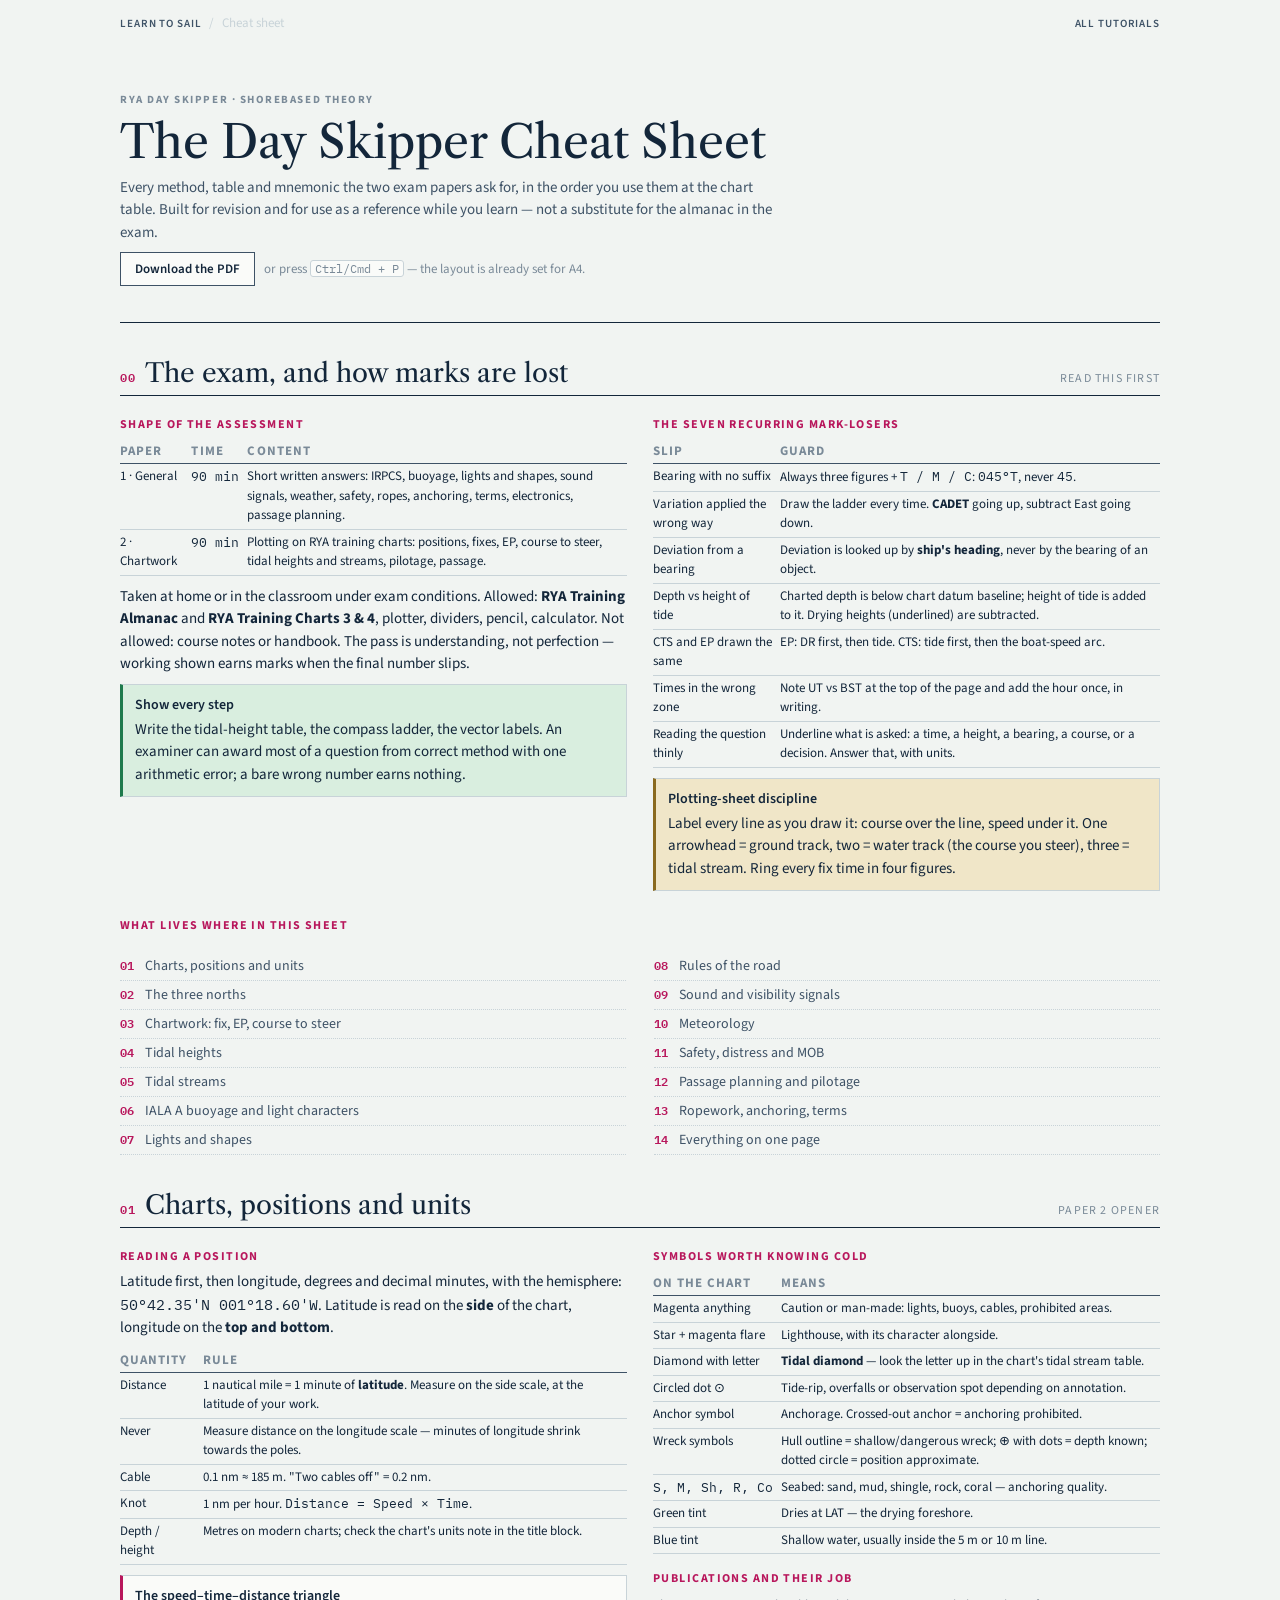
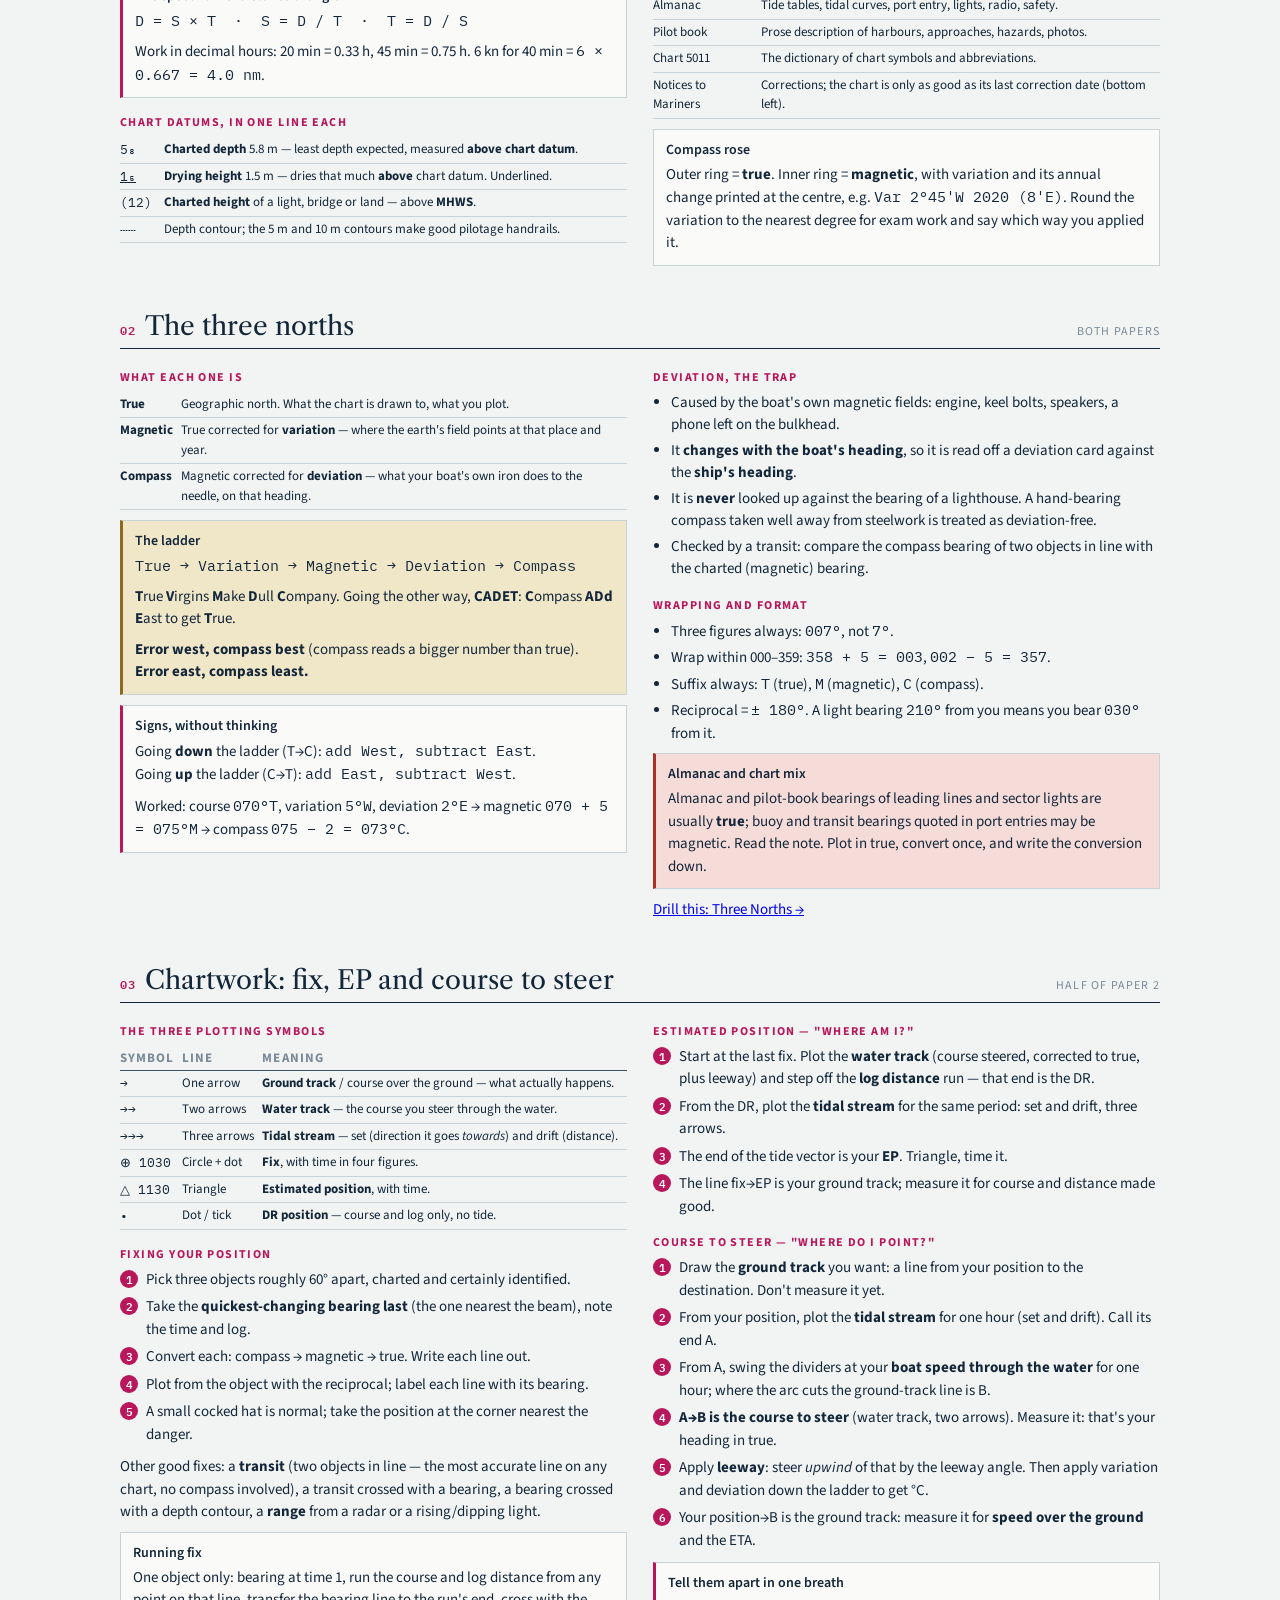
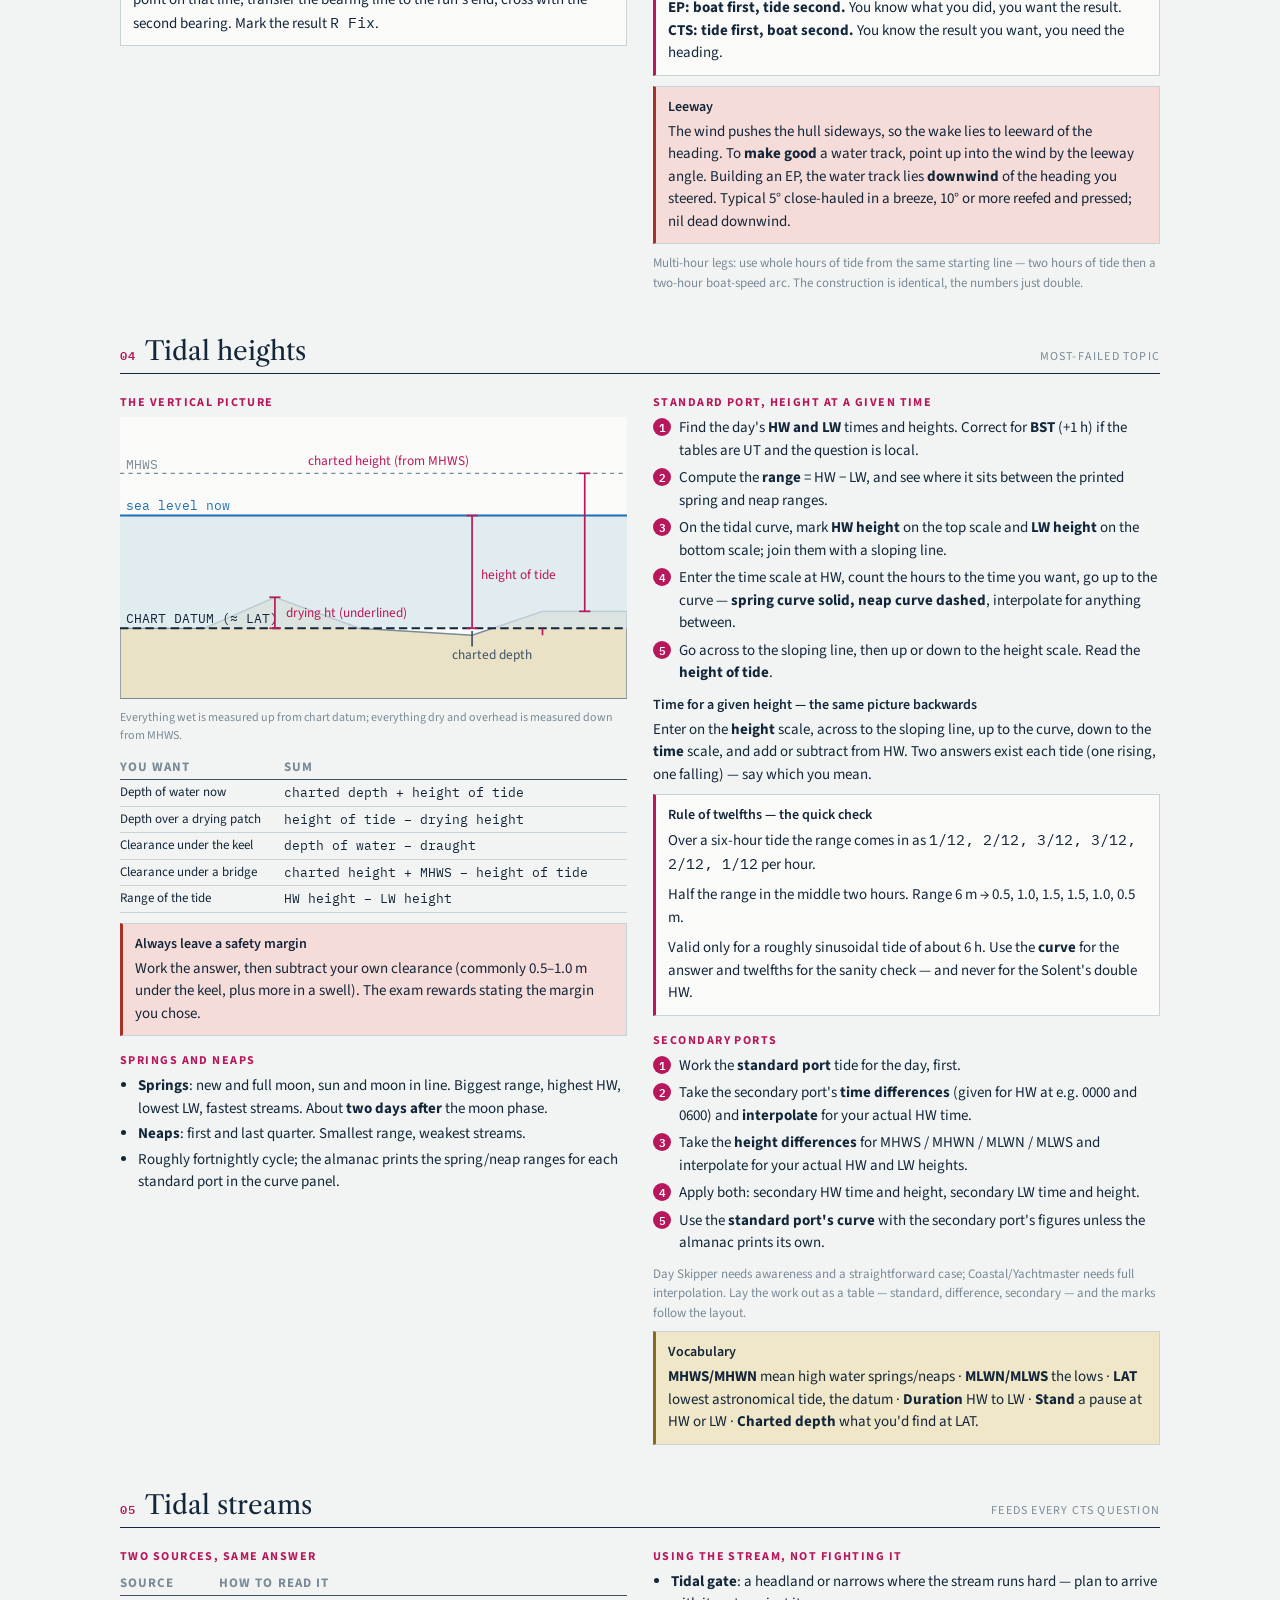
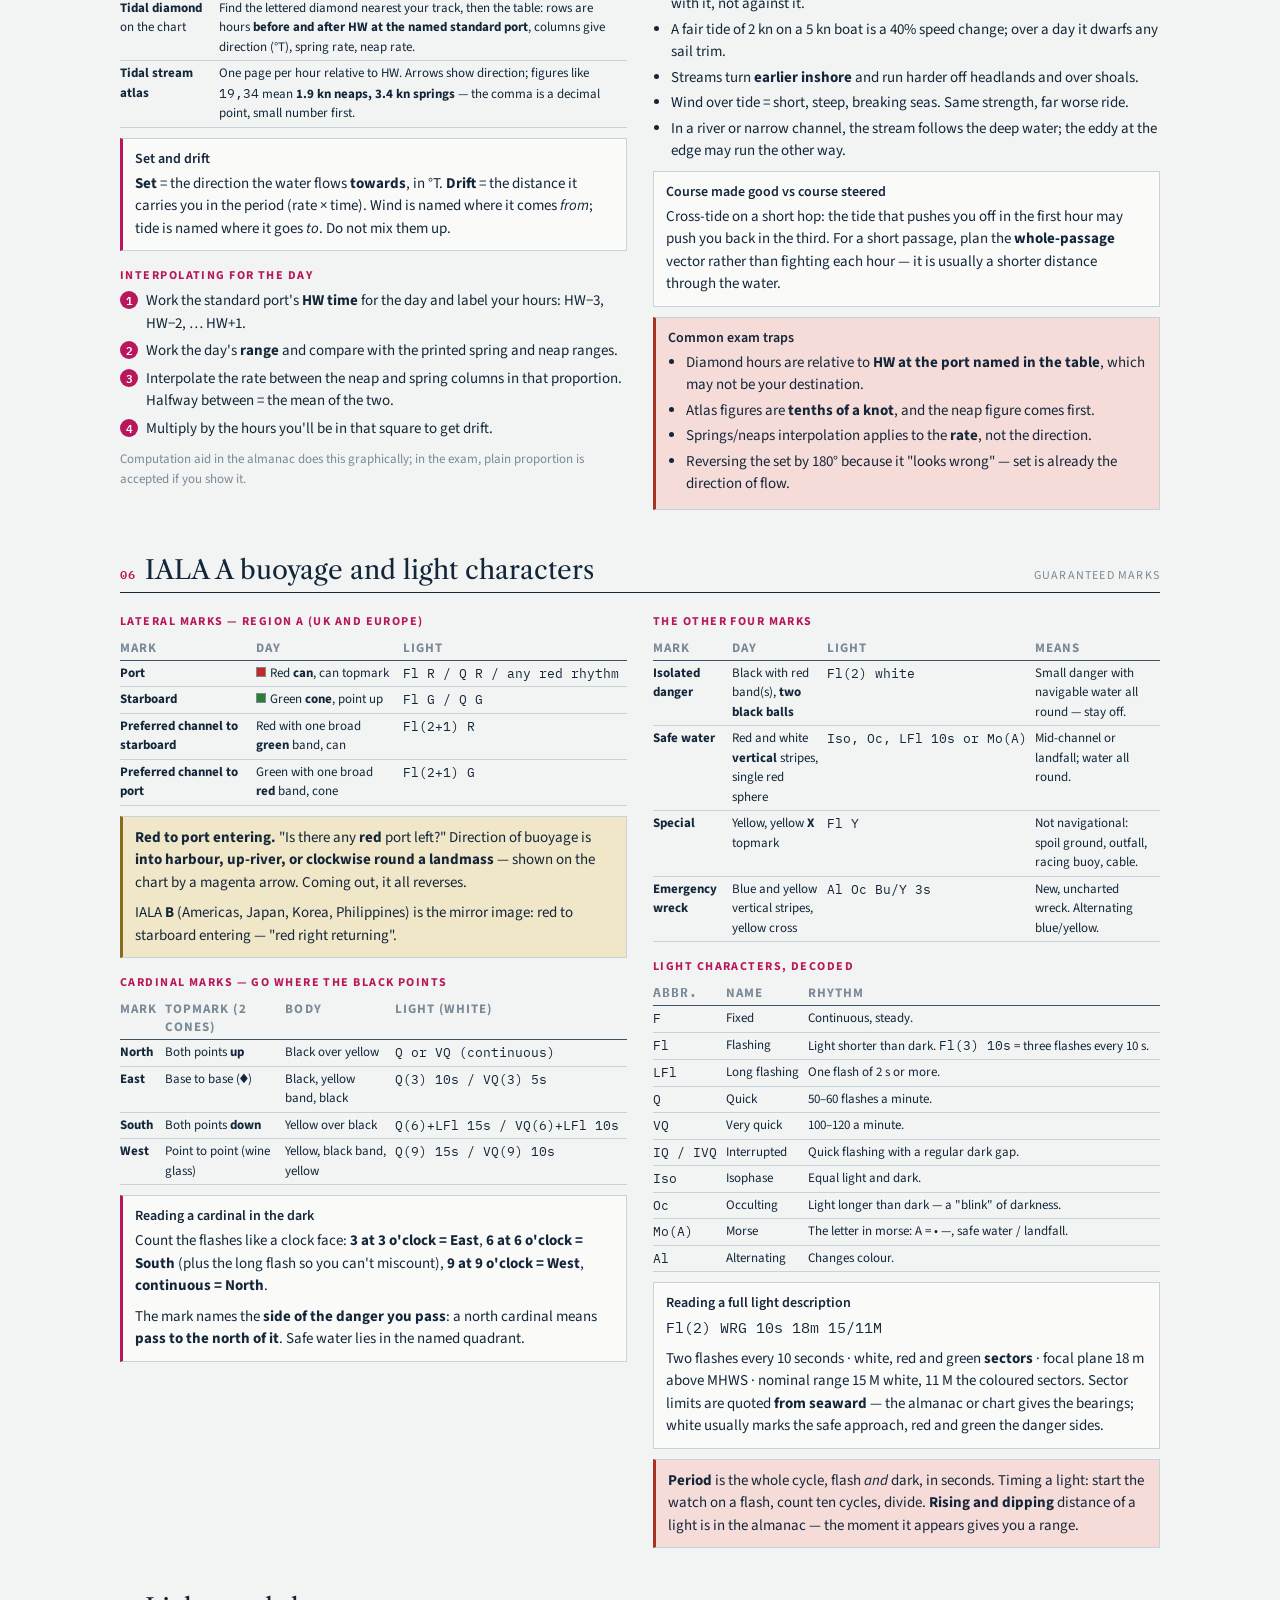
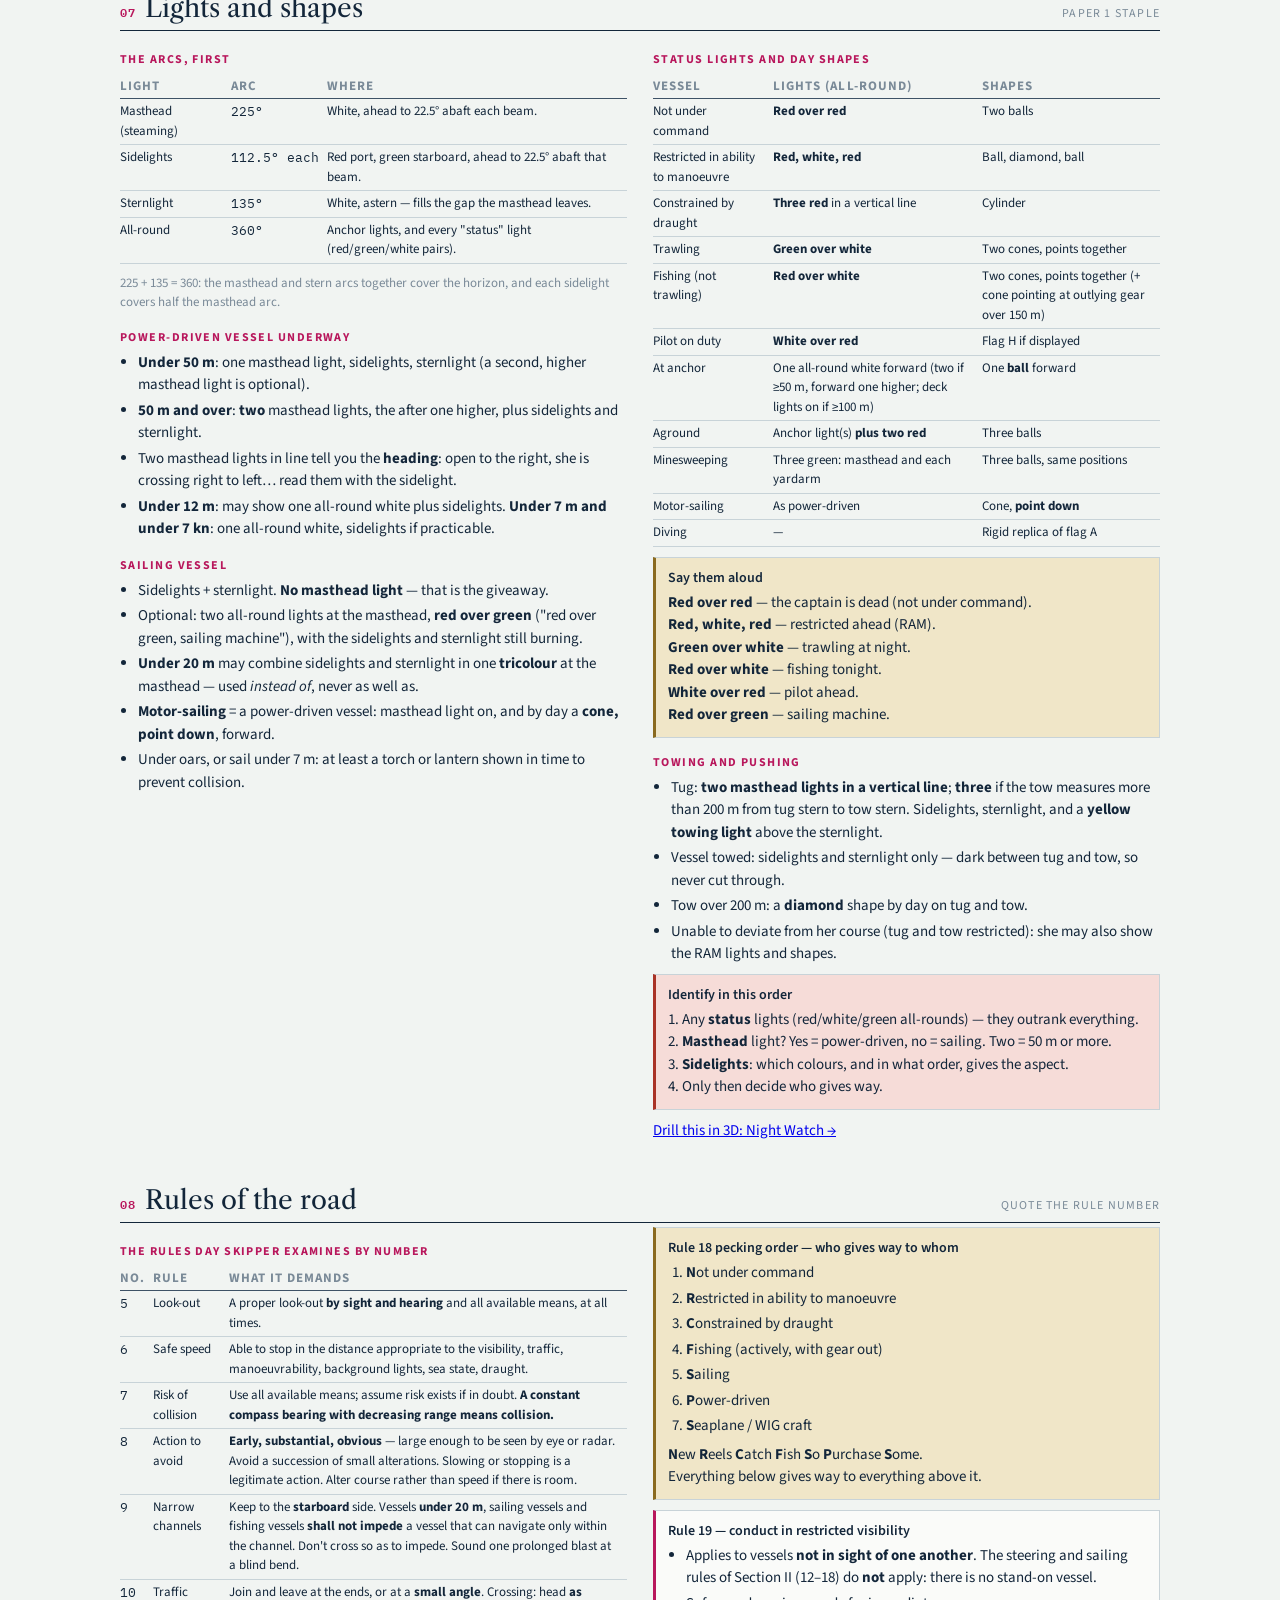
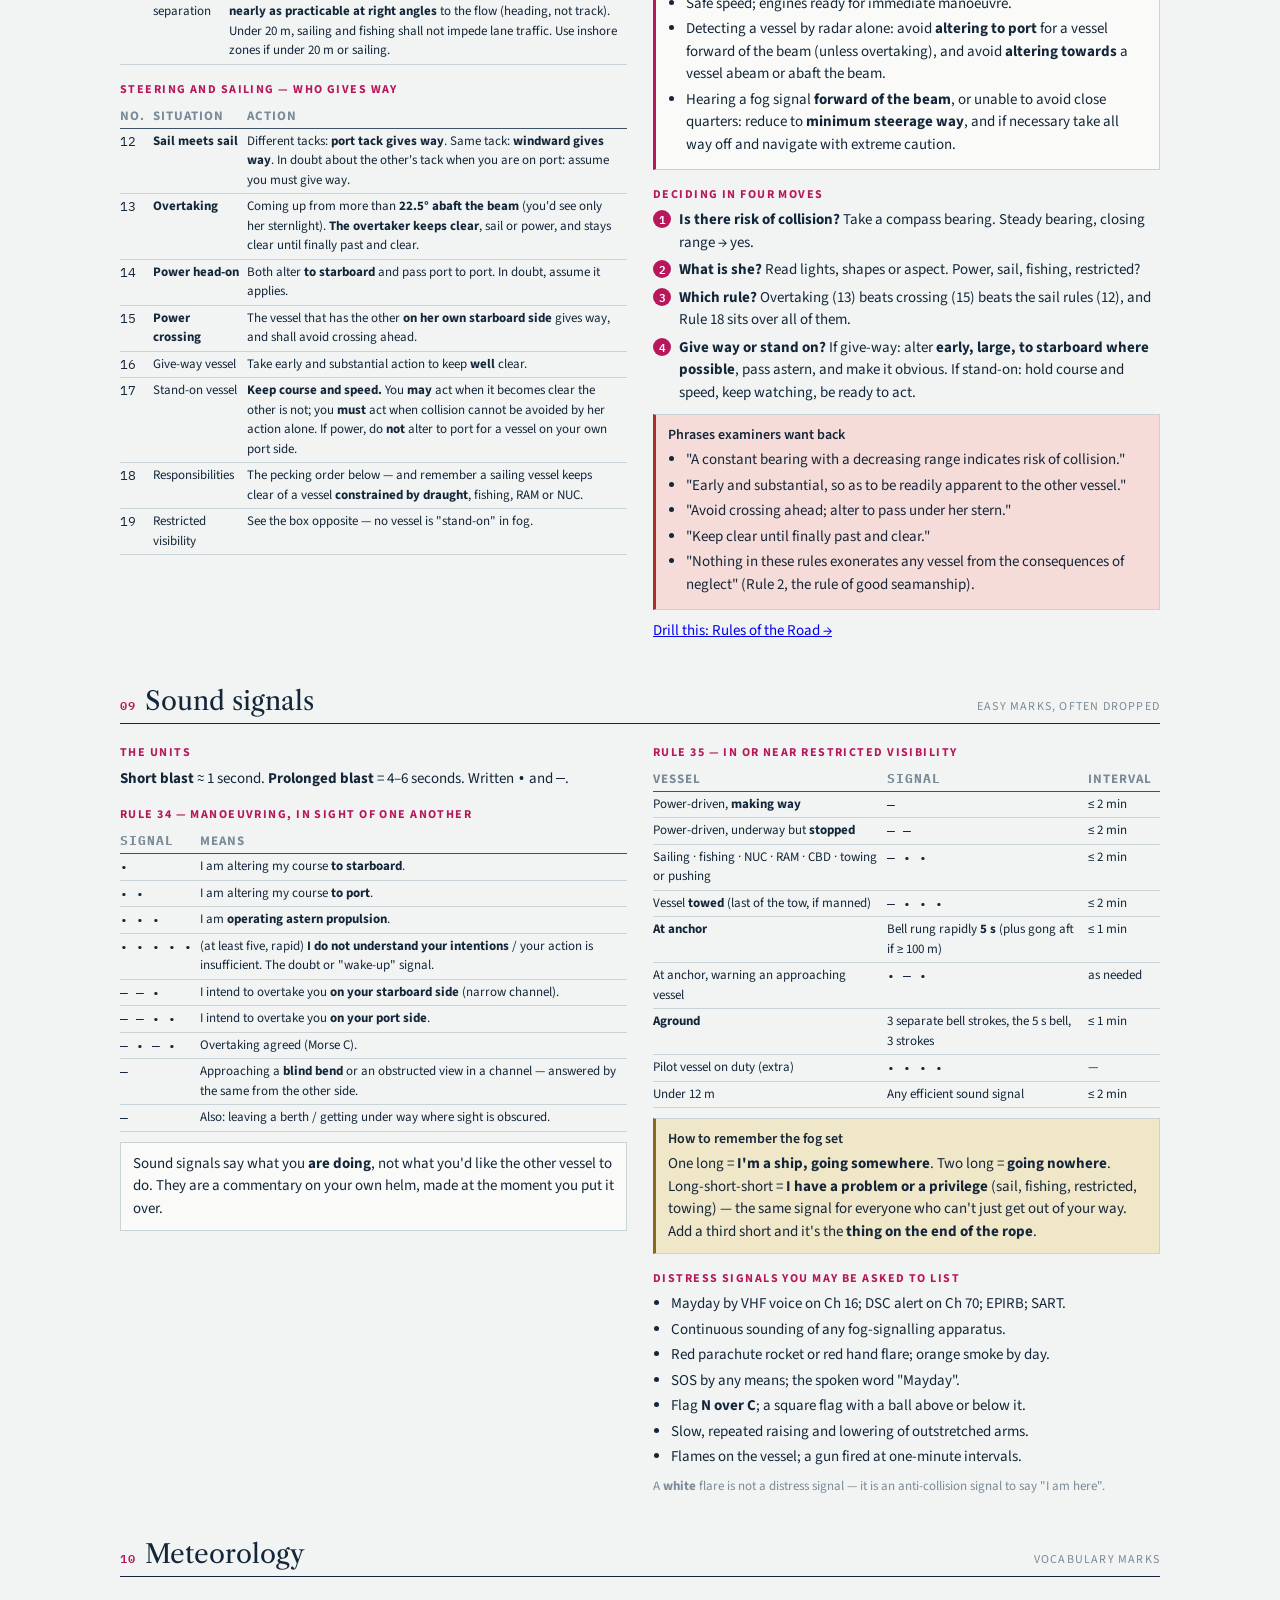
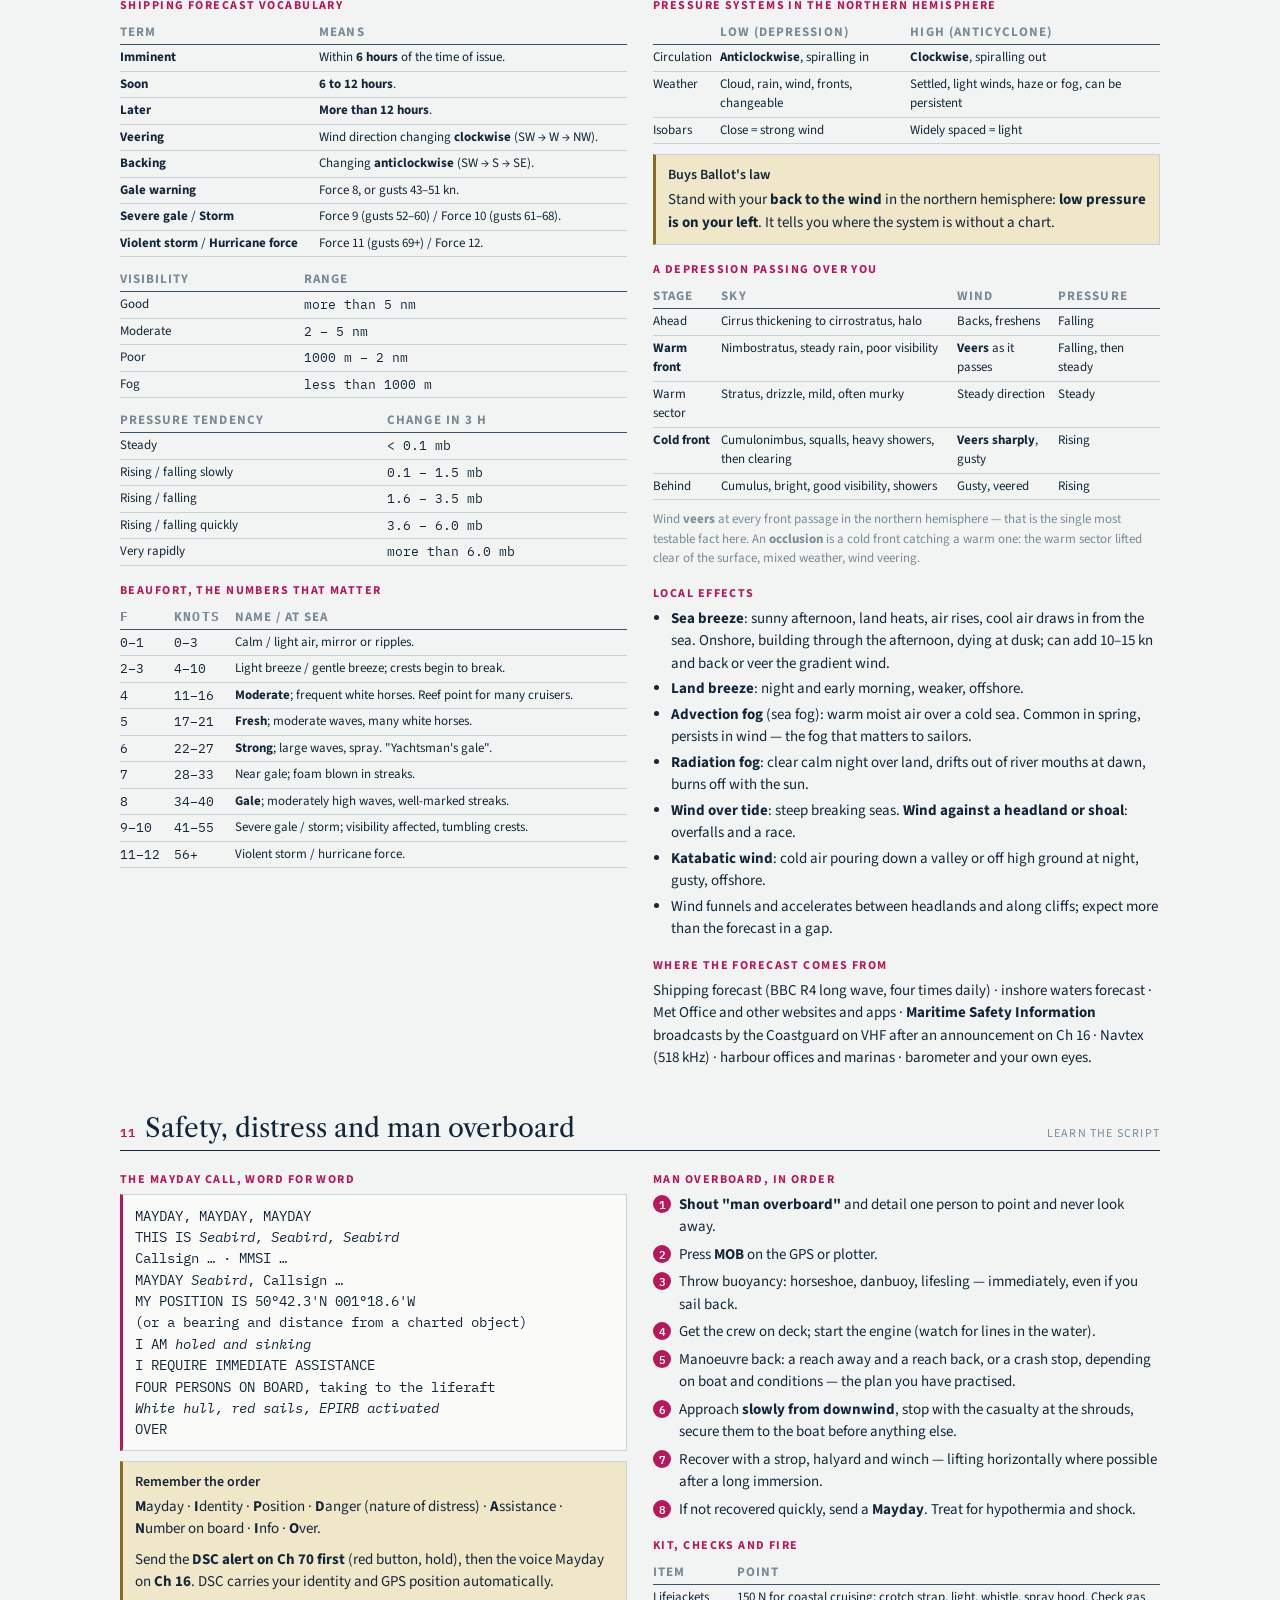
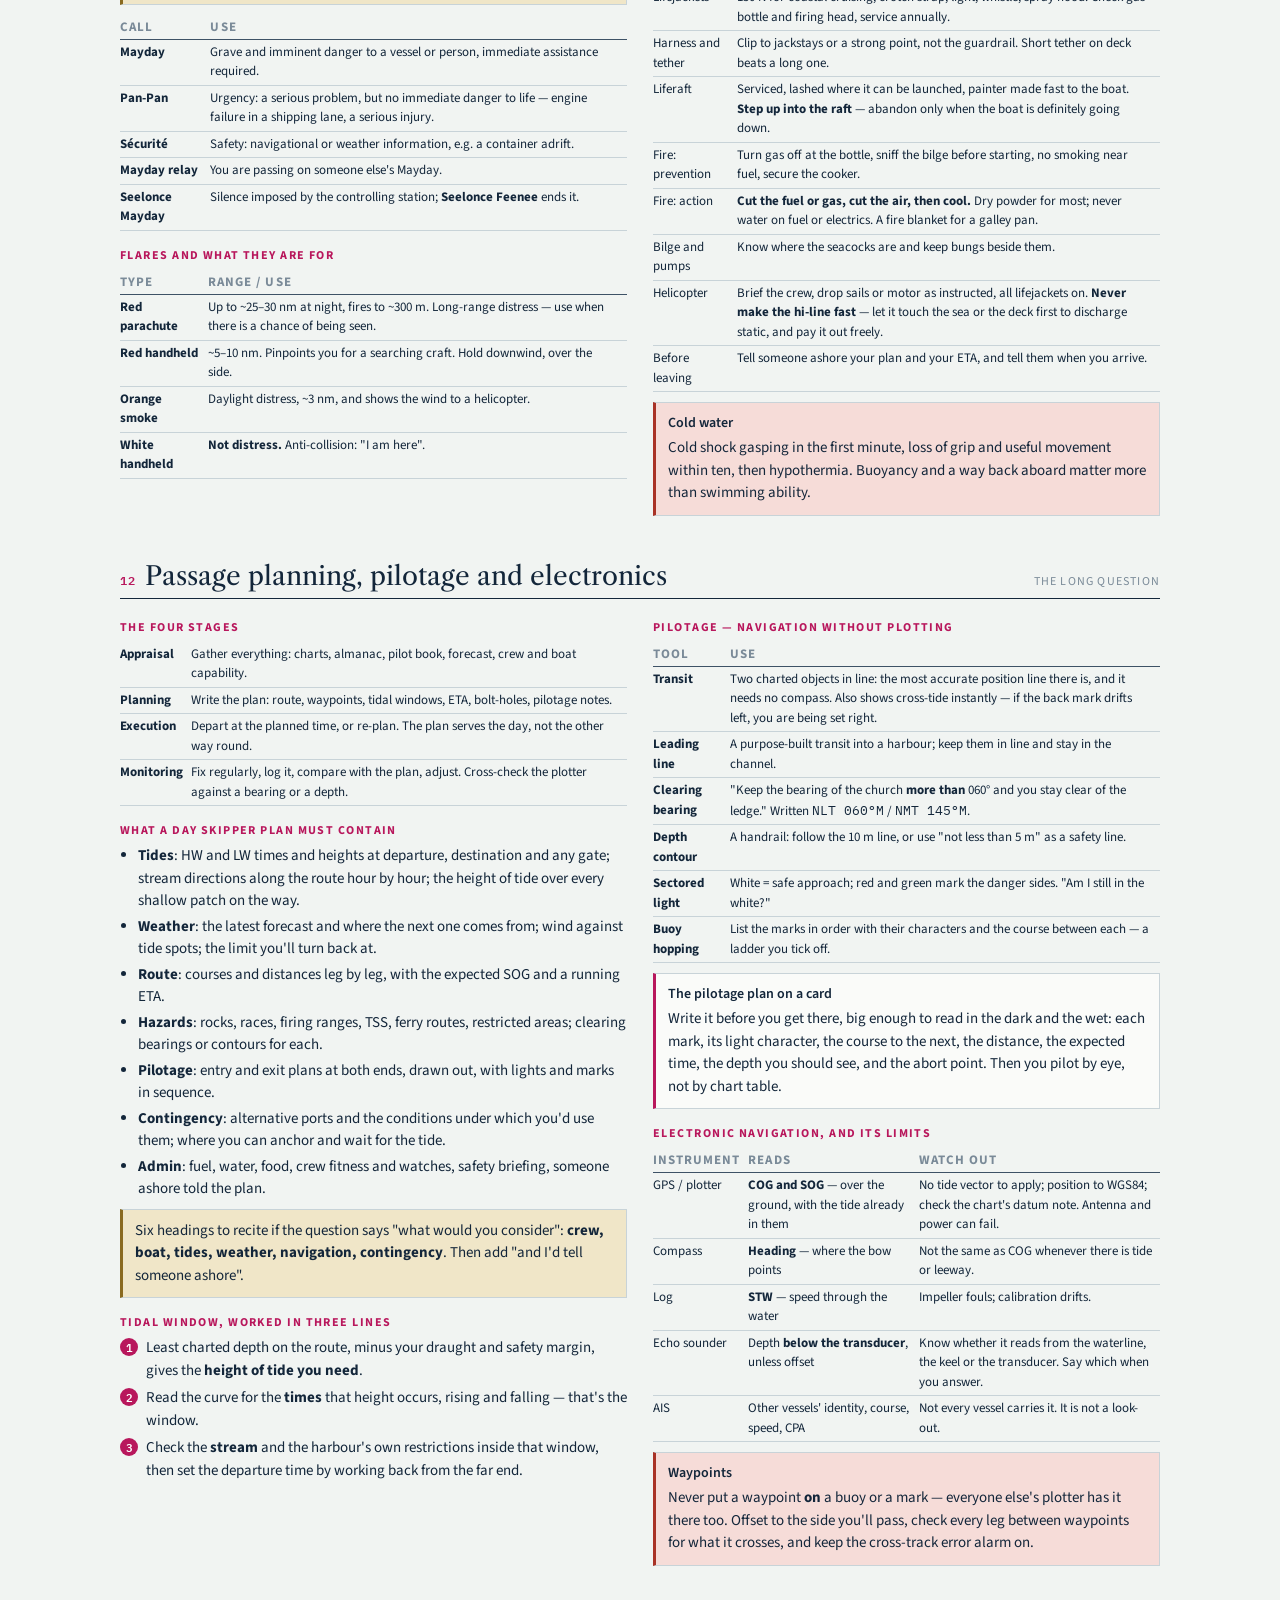
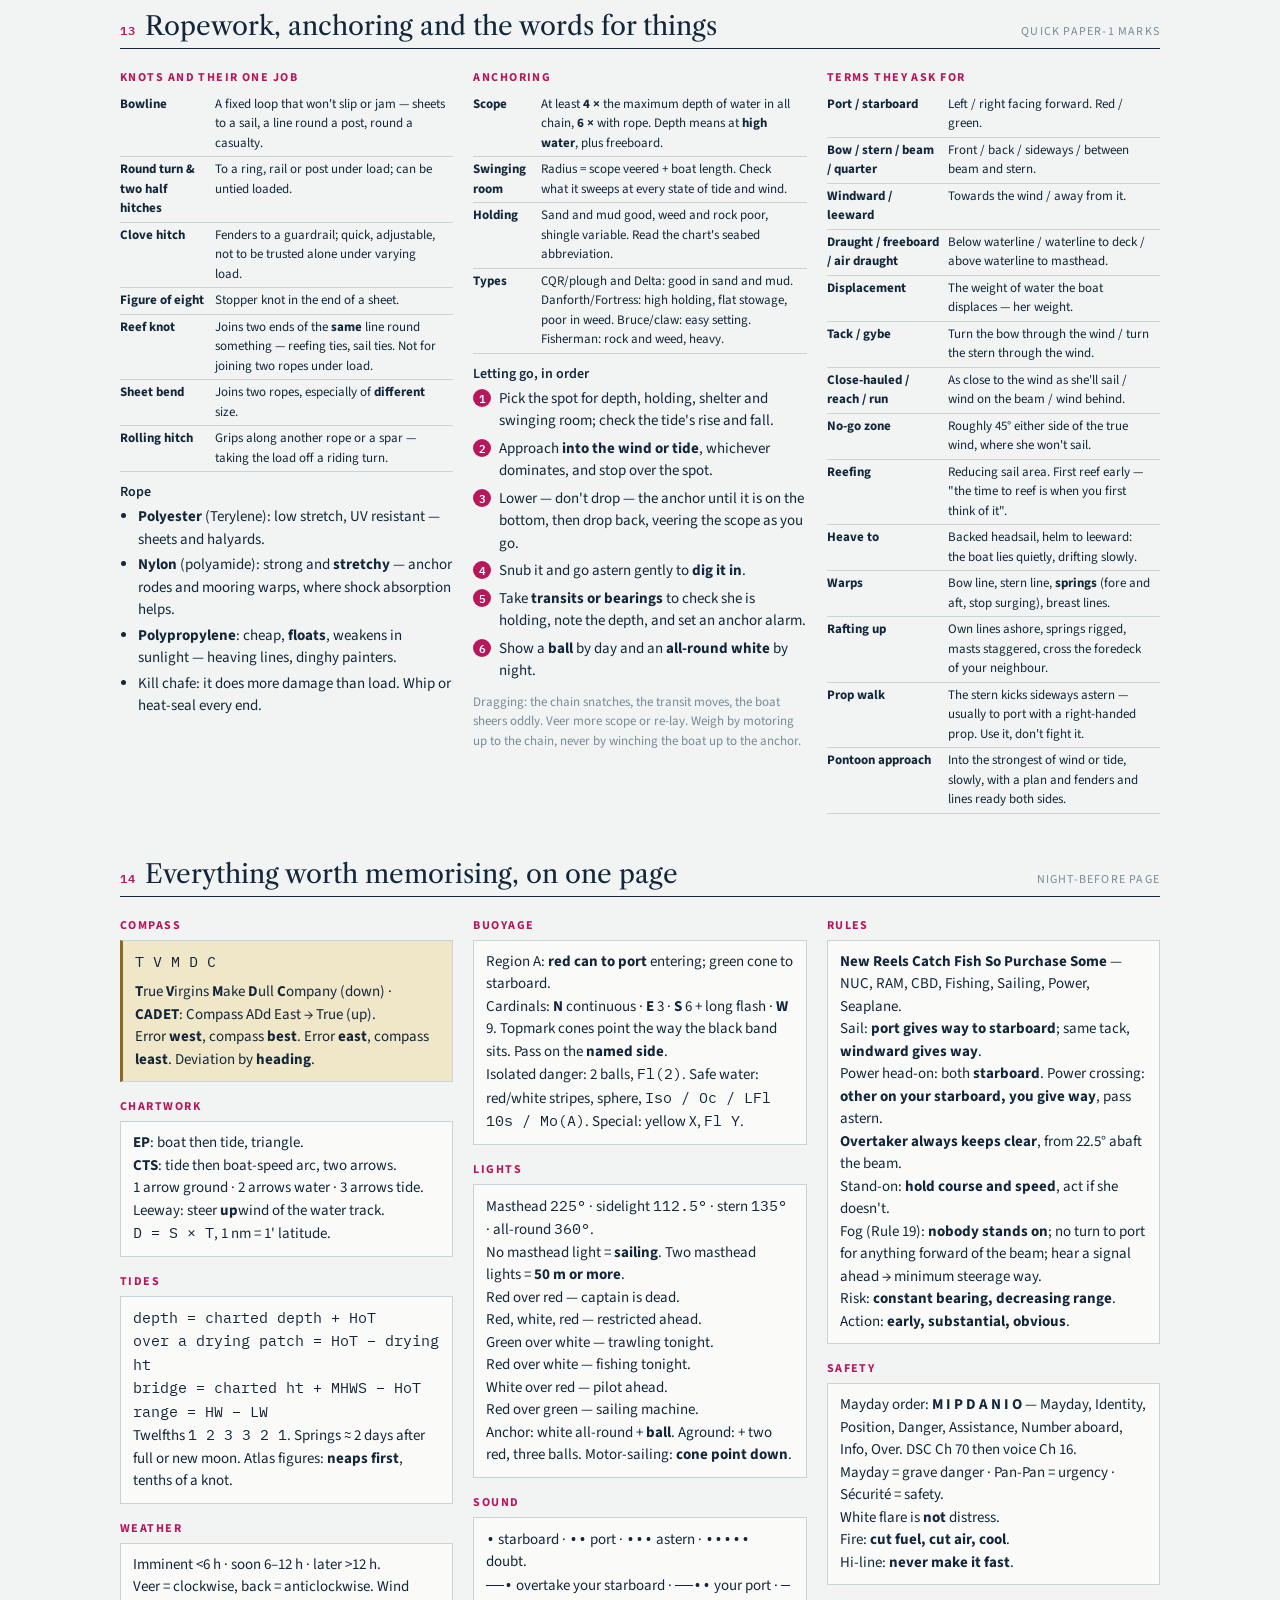
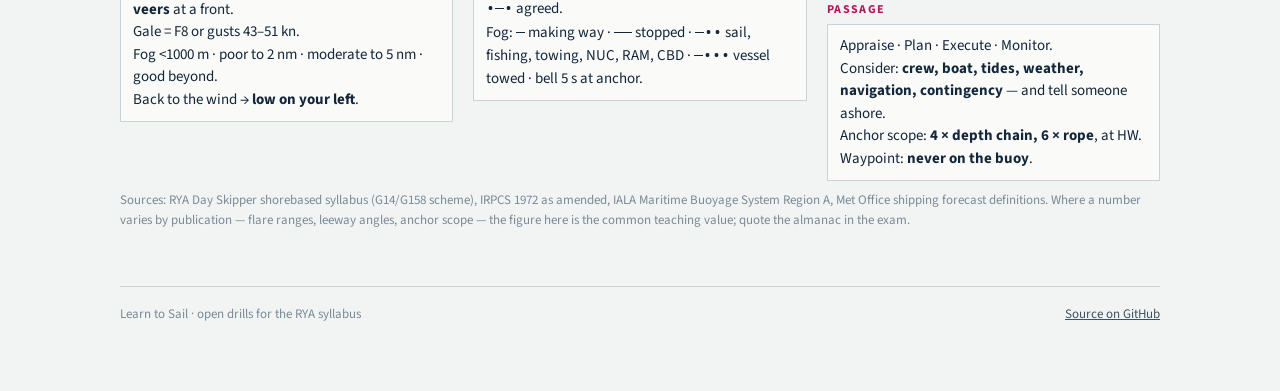
==== cheatsheet/index.html @ 8088807a "docs(cheatsheet): add the Day Skipper theory cheat sheet Revision needs a different shape from the d" ====
<!doctype html>
<html lang="en">
<head>
<meta charset="utf-8">
<meta name="viewport" content="width=device-width, initial-scale=1">
<meta name="color-scheme" content="light dark">
<title>Day Skipper Cheat Sheet</title>
<meta name="description" content="Compact printable reference for the RYA Day Skipper shorebased exam: chartwork, tides, buoyage, lights, COLREGs, weather, safety, passage planning.">
<link rel="preconnect" href="https://fonts.googleapis.com"><link rel="stylesheet" href="https://fonts.googleapis.com/css2?family=Libre+Caslon+Text:ital,wght@0,400;0,700;1,400&family=Source+Sans+3:wght@400;600;700&family=IBM+Plex+Mono:wght@400;500;600&display=swap">
<link rel="stylesheet" href="../shared/site.css">
<style>
/* ---------- screen ---------- */
body{font-size:15px}
.wrap{max-width:1040px}
h1{font-family:"Libre Caslon Text",Georgia,serif;font-weight:400;font-size:clamp(30px,5vw,46px);margin:0 0 10px;line-height:1.08}
.lede{color:var(--ink-2);max-width:44em;margin:0 0 8px}
.cover{padding-block:44px 28px;border-bottom:1.5px solid var(--ink)}
.kicker{font:700 11px/1.4 "Source Sans 3",sans-serif;letter-spacing:.14em;text-transform:uppercase;color:var(--ink-3);margin-bottom:10px}

section{margin-top:34px}
section > h2{font:400 26px "Libre Caslon Text",Georgia,serif;margin:0 0 4px;padding-bottom:6px;border-bottom:1.5px solid var(--ink);display:flex;align-items:baseline;gap:10px}
section > h2 .num{font:600 12px "IBM Plex Mono",monospace;color:var(--magenta);letter-spacing:.06em}
section > h2 .why{margin-left:auto;font:400 12px "Source Sans 3",sans-serif;color:var(--ink-3);text-transform:uppercase;letter-spacing:.1em}
h3{font:700 12px "Source Sans 3",sans-serif;letter-spacing:.12em;text-transform:uppercase;color:var(--magenta);margin:16px 0 6px}
h4{font:600 14px "Source Sans 3",sans-serif;margin:10px 0 4px;color:var(--ink)}
p{margin:0 0 8px}
ul,ol{margin:0 0 8px;padding-left:18px}
li{margin:0 0 3px}
.mono,code{font-family:"IBM Plex Mono",ui-monospace,Menlo,monospace;font-variant-numeric:tabular-nums}
code{font-size:.92em;background:var(--paper);border:1px solid var(--rule);padding:0 4px;border-radius:3px}

.cols{display:grid;grid-template-columns:1fr 1fr;gap:18px 26px;align-items:start}
.cols3{display:grid;grid-template-columns:repeat(3,1fr);gap:14px 20px;align-items:start}
@media screen and (max-width:760px){.cols,.cols3{grid-template-columns:1fr}}

table{width:100%;border-collapse:collapse;font-size:13.5px;margin:0 0 10px}
th,td{text-align:left;vertical-align:top;padding:4px 8px 4px 0;border-bottom:1px solid var(--rule)}
th{font:700 11px "Source Sans 3",sans-serif;letter-spacing:.08em;text-transform:uppercase;color:var(--ink-3);border-bottom:1px solid var(--ink-2)}
td.mono,th.mono{font-family:"IBM Plex Mono",monospace;white-space:nowrap}
.tbl-tight td,.tbl-tight th{padding:3px 8px 3px 0;font-size:13px}

.box{background:var(--paper);border:1px solid var(--rule);padding:10px 12px;margin:0 0 10px}
.box.rule{border-left:3px solid var(--magenta)}
.box.warn{border-left:3px solid var(--bad);background:var(--bad-soft)}
.box.good{border-left:3px solid var(--good);background:var(--good-soft)}
.box.mn{border-left:3px solid var(--brass);background:var(--brass-soft)}
.box h4{margin-top:0}
.box p:last-child,.box ul:last-child,.box ol:last-child{margin-bottom:0}

.recipe{counter-reset:step;list-style:none;padding-left:0;margin:0 0 10px}
.recipe li{counter-increment:step;position:relative;padding-left:26px;margin-bottom:5px}
.recipe li::before{content:counter(step);position:absolute;left:0;top:1px;width:18px;height:18px;border-radius:50%;background:var(--magenta);color:#fff;font:600 11px/18px "IBM Plex Mono",monospace;text-align:center}

.pill{display:inline-block;font:600 11px "Source Sans 3",sans-serif;letter-spacing:.06em;text-transform:uppercase;padding:1px 7px;border:1px solid var(--rule);border-radius:10px;color:var(--ink-2)}
.pill.red{color:var(--bad);border-color:var(--bad)}
.pill.green{color:var(--good);border-color:var(--good)}
.swatch{display:inline-block;width:10px;height:10px;border:1px solid var(--ink-3);vertical-align:baseline;margin-right:4px}

.toc{columns:2;column-gap:28px;font-size:14px;margin:18px 0 0}
@media screen and (max-width:600px){.toc{columns:1}}
.toc a{display:block;text-decoration:none;color:var(--ink-2);padding:3px 0;border-bottom:1px dotted var(--rule);break-inside:avoid}
.toc a:hover{color:var(--magenta)}
.toc a b{font:600 12px "IBM Plex Mono",monospace;color:var(--magenta);margin-right:8px}

figure{margin:0 0 10px}
figcaption{font-size:12px;color:var(--ink-3);margin-top:3px}
svg{max-width:100%;height:auto}

.print-hint{font-size:13px;color:var(--ink-3)}
.btn{display:inline-block;font:600 13px "Source Sans 3",sans-serif;padding:7px 14px;border:1px solid var(--ink-2);color:var(--ink);text-decoration:none;background:var(--paper)}
.btn:hover{border-color:var(--magenta);color:var(--magenta)}

/* ---------- print ---------- */
@page{size:A4;margin:12mm 11mm 13mm}
@media print{
  :root{--ground:#fff;--paper:#FAFBF9;--ink:#111;--ink-2:#333;--ink-3:#666;--rule:#bbb}
  html,body{background:#fff !important;background-image:none !important;font-size:9.6pt;padding:0;margin:0}
  .wrap{max-width:none}
  .site-nav,.site-foot,.no-print{display:none !important}
  *{-webkit-print-color-adjust:exact;print-color-adjust:exact}
  section{break-before:page;margin-top:0}
  section:first-of-type{break-before:auto}
  section > h2{font-size:16pt;margin-bottom:6px}
  h3{font-size:8.4pt;margin:9px 0 3px}
  h4{font-size:9.6pt;margin:7px 0 2px}
  table{font-size:8.4pt}
  .tbl-tight td,.tbl-tight th{font-size:8pt}
  .cols{gap:10px 18px}
  .box{padding:6px 8px;margin-bottom:7px}
  .cover{padding-block:0 14px}
  h1{font-size:30pt}
  .toc{font-size:9pt}
  table,figure,.box,.recipe{break-inside:avoid}
  tr,li{break-inside:avoid}
  h3,h4{break-after:avoid}
}
</style>
</head>
<body>
<div class="wrap">
<nav class="site-nav"><div class="crumb"><a href="../">Learn to Sail</a><span>/</span><span>Cheat sheet</span></div><a href="../">All tutorials</a></nav>

<header class="cover">
  <div class="kicker">RYA Day Skipper · shorebased theory</div>
  <h1>The Day Skipper Cheat Sheet</h1>
  <p class="lede">Every method, table and mnemonic the two exam papers ask for, in the order you use them at the chart table. Built for revision and for use as a reference while you learn — not a substitute for the almanac in the exam.</p>
  <p class="print-hint no-print"><a class="btn" href="rya-day-skipper-cheatsheet.pdf">Download the PDF</a> &nbsp; or press <code>Ctrl/Cmd&nbsp;+&nbsp;P</code> — the layout is already set for A4.</p>
</header>

<section id="exam" style="break-before:auto">
  <h2><span class="num">00</span> The exam, and how marks are lost <span class="why">Read this first</span></h2>
  <div class="cols">
    <div>
      <h3>Shape of the assessment</h3>
      <table class="tbl-tight">
        <tr><th>Paper</th><th>Time</th><th>Content</th></tr>
        <tr><td>1 · General</td><td class="mono">90 min</td><td>Short written answers: IRPCS, buoyage, lights and shapes, sound signals, weather, safety, ropes, anchoring, terms, electronics, passage planning.</td></tr>
        <tr><td>2 · Chartwork</td><td class="mono">90 min</td><td>Plotting on RYA training charts: positions, fixes, EP, course to steer, tidal heights and streams, pilotage, passage.</td></tr>
      </table>
      <p>Taken at home or in the classroom under exam conditions. Allowed: <b>RYA Training Almanac</b> and <b>RYA Training Charts 3 &amp; 4</b>, plotter, dividers, pencil, calculator. Not allowed: course notes or handbook. The pass is understanding, not perfection — working shown earns marks when the final number slips.</p>
      <div class="box good">
        <h4>Show every step</h4>
        <p>Write the tidal-height table, the compass ladder, the vector labels. An examiner can award most of a question from correct method with one arithmetic error; a bare wrong number earns nothing.</p>
      </div>
    </div>
    <div>
      <h3>The seven recurring mark-losers</h3>
      <table class="tbl-tight">
        <tr><th>Slip</th><th>Guard</th></tr>
        <tr><td>Bearing with no suffix</td><td>Always three figures + <span class="mono">T / M / C</span>: <span class="mono">045°T</span>, never <span class="mono">45</span>.</td></tr>
        <tr><td>Variation applied the wrong way</td><td>Draw the ladder every time. <b>CADET</b> going up, subtract East going down.</td></tr>
        <tr><td>Deviation from a bearing</td><td>Deviation is looked up by <b>ship's heading</b>, never by the bearing of an object.</td></tr>
        <tr><td>Depth vs height of tide</td><td>Charted depth is below chart datum baseline; height of tide is added to it. Drying heights (underlined) are subtracted.</td></tr>
        <tr><td>CTS and EP drawn the same</td><td>EP: DR first, then tide. CTS: tide first, then the boat-speed arc.</td></tr>
        <tr><td>Times in the wrong zone</td><td>Note UT vs BST at the top of the page and add the hour once, in writing.</td></tr>
        <tr><td>Reading the question thinly</td><td>Underline what is asked: a time, a height, a bearing, a course, or a decision. Answer that, with units.</td></tr>
      </table>
      <div class="box mn">
        <h4>Plotting-sheet discipline</h4>
        <p>Label every line as you draw it: course over the line, speed under it. One arrowhead = ground track, two = water track (the course you steer), three = tidal stream. Ring every fix time in four figures.</p>
      </div>
    </div>
  </div>
  <h3>What lives where in this sheet</h3>
  <nav class="toc">
    <a href="#chart"><b>01</b> Charts, positions and units</a>
    <a href="#compass"><b>02</b> The three norths</a>
    <a href="#chartwork"><b>03</b> Chartwork: fix, EP, course to steer</a>
    <a href="#tides"><b>04</b> Tidal heights</a>
    <a href="#streams"><b>05</b> Tidal streams</a>
    <a href="#buoyage"><b>06</b> IALA A buoyage and light characters</a>
    <a href="#lights"><b>07</b> Lights and shapes</a>
    <a href="#colregs"><b>08</b> Rules of the road</a>
    <a href="#sound"><b>09</b> Sound and visibility signals</a>
    <a href="#weather"><b>10</b> Meteorology</a>
    <a href="#safety"><b>11</b> Safety, distress and MOB</a>
    <a href="#passage"><b>12</b> Passage planning and pilotage</a>
    <a href="#seamanship"><b>13</b> Ropework, anchoring, terms</a>
    <a href="#oneglance"><b>14</b> Everything on one page</a>
  </nav>
</section>

<section id="chart">
  <h2><span class="num">01</span> Charts, positions and units <span class="why">Paper 2 opener</span></h2>
  <div class="cols">
    <div>
      <h3>Reading a position</h3>
      <p>Latitude first, then longitude, degrees and decimal minutes, with the hemisphere: <span class="mono">50°42.35'N 001°18.60'W</span>. Latitude is read on the <b>side</b> of the chart, longitude on the <b>top and bottom</b>.</p>
      <table class="tbl-tight">
        <tr><th>Quantity</th><th>Rule</th></tr>
        <tr><td>Distance</td><td>1 nautical mile = 1 minute of <b>latitude</b>. Measure on the side scale, at the latitude of your work.</td></tr>
        <tr><td>Never</td><td>Measure distance on the longitude scale — minutes of longitude shrink towards the poles.</td></tr>
        <tr><td>Cable</td><td>0.1 nm ≈ 185 m. "Two cables off" = 0.2 nm.</td></tr>
        <tr><td>Knot</td><td>1 nm per hour. <span class="mono">Distance = Speed × Time</span>.</td></tr>
        <tr><td>Depth / height</td><td>Metres on modern charts; check the chart's units note in the title block.</td></tr>
      </table>
      <div class="box rule">
        <h4>The speed–time–distance triangle</h4>
        <p class="mono">D = S × T &nbsp;·&nbsp; S = D / T &nbsp;·&nbsp; T = D / S</p>
        <p>Work in decimal hours: 20 min = 0.33 h, 45 min = 0.75 h. 6 kn for 40 min = <span class="mono">6 × 0.667 = 4.0 nm</span>.</p>
      </div>
      <h3>Chart datums, in one line each</h3>
      <table class="tbl-tight">
        <tr><td class="mono">5₈</td><td><b>Charted depth</b> 5.8 m — least depth expected, measured <b>above chart datum</b>.</td></tr>
        <tr><td class="mono"><u>1₅</u></td><td><b>Drying height</b> 1.5 m — dries that much <b>above</b> chart datum. Underlined.</td></tr>
        <tr><td class="mono">(12)</td><td><b>Charted height</b> of a light, bridge or land — above <b>MHWS</b>.</td></tr>
        <tr><td class="mono">┄┄</td><td>Depth contour; the 5 m and 10 m contours make good pilotage handrails.</td></tr>
      </table>
    </div>
    <div>
      <h3>Symbols worth knowing cold</h3>
      <table class="tbl-tight">
        <tr><th>On the chart</th><th>Means</th></tr>
        <tr><td>Magenta anything</td><td>Caution or man-made: lights, buoys, cables, prohibited areas.</td></tr>
        <tr><td>Star + magenta flare</td><td>Lighthouse, with its character alongside.</td></tr>
        <tr><td>Diamond with letter</td><td><b>Tidal diamond</b> — look the letter up in the chart's tidal stream table.</td></tr>
        <tr><td>Circled dot ⊙</td><td>Tide-rip, overfalls or observation spot depending on annotation.</td></tr>
        <tr><td>Anchor symbol</td><td>Anchorage. Crossed-out anchor = anchoring prohibited.</td></tr>
        <tr><td>Wreck symbols</td><td>Hull outline = shallow/dangerous wreck; ⊕ with dots = depth known; dotted circle = position approximate.</td></tr>
        <tr><td class="mono">S, M, Sh, R, Co</td><td>Seabed: sand, mud, shingle, rock, coral — anchoring quality.</td></tr>
        <tr><td>Green tint</td><td>Dries at LAT — the drying foreshore.</td></tr>
        <tr><td>Blue tint</td><td>Shallow water, usually inside the 5 m or 10 m line.</td></tr>
      </table>
      <h3>Publications and their job</h3>
      <table class="tbl-tight">
        <tr><td>Almanac</td><td>Tide tables, tidal curves, port entry, lights, radio, safety.</td></tr>
        <tr><td>Pilot book</td><td>Prose description of harbours, approaches, hazards, photos.</td></tr>
        <tr><td>Chart 5011</td><td>The dictionary of chart symbols and abbreviations.</td></tr>
        <tr><td>Notices to Mariners</td><td>Corrections; the chart is only as good as its last correction date (bottom left).</td></tr>
      </table>
      <div class="box">
        <h4>Compass rose</h4>
        <p>Outer ring = <b>true</b>. Inner ring = <b>magnetic</b>, with variation and its annual change printed at the centre, e.g. <span class="mono">Var 2°45'W 2020 (8'E)</span>. Round the variation to the nearest degree for exam work and say which way you applied it.</p>
      </div>
    </div>
  </div>
</section>

<section id="compass">
  <h2><span class="num">02</span> The three norths <span class="why">Both papers</span></h2>
  <div class="cols">
    <div>
      <h3>What each one is</h3>
      <table class="tbl-tight">
        <tr><td><b>True</b></td><td>Geographic north. What the chart is drawn to, what you plot.</td></tr>
        <tr><td><b>Magnetic</b></td><td>True corrected for <b>variation</b> — where the earth's field points at that place and year.</td></tr>
        <tr><td><b>Compass</b></td><td>Magnetic corrected for <b>deviation</b> — what your boat's own iron does to the needle, on that heading.</td></tr>
      </table>
      <div class="box mn">
        <h4>The ladder</h4>
        <p class="mono">True → Variation → Magnetic → Deviation → Compass</p>
        <p><b>T</b>rue <b>V</b>irgins <b>M</b>ake <b>D</b>ull <b>C</b>ompany. Going the other way, <b>CADET</b>: <b>C</b>ompass <b>ADd E</b>ast to get <b>T</b>rue.</p>
        <p><b>Error west, compass best</b> (compass reads a bigger number than true).<br><b>Error east, compass least.</b></p>
      </div>
      <div class="box rule">
        <h4>Signs, without thinking</h4>
        <p>Going <b>down</b> the ladder (T→C): <span class="mono">add West, subtract East</span>.<br>
        Going <b>up</b> the ladder (C→T): <span class="mono">add East, subtract West</span>.</p>
        <p>Worked: course <span class="mono">070°T</span>, variation <span class="mono">5°W</span>, deviation <span class="mono">2°E</span> →
        magnetic <span class="mono">070 + 5 = 075°M</span> → compass <span class="mono">075 − 2 = 073°C</span>.</p>
      </div>
    </div>
    <div>
      <h3>Deviation, the trap</h3>
      <ul>
        <li>Caused by the boat's own magnetic fields: engine, keel bolts, speakers, a phone left on the bulkhead.</li>
        <li>It <b>changes with the boat's heading</b>, so it is read off a deviation card against the <b>ship's heading</b>.</li>
        <li>It is <b>never</b> looked up against the bearing of a lighthouse. A hand-bearing compass taken well away from steelwork is treated as deviation-free.</li>
        <li>Checked by a transit: compare the compass bearing of two objects in line with the charted (magnetic) bearing.</li>
      </ul>
      <h3>Wrapping and format</h3>
      <ul>
        <li>Three figures always: <span class="mono">007°</span>, not <span class="mono">7°</span>.</li>
        <li>Wrap within 000–359: <span class="mono">358 + 5 = 003</span>, <span class="mono">002 − 5 = 357</span>.</li>
        <li>Suffix always: <span class="mono">T</span> (true), <span class="mono">M</span> (magnetic), <span class="mono">C</span> (compass).</li>
        <li>Reciprocal = <span class="mono">± 180°</span>. A light bearing <span class="mono">210°</span> from you means you bear <span class="mono">030°</span> from it.</li>
      </ul>
      <div class="box warn">
        <h4>Almanac and chart mix</h4>
        <p>Almanac and pilot-book bearings of leading lines and sector lights are usually <b>true</b>; buoy and transit bearings quoted in port entries may be magnetic. Read the note. Plot in true, convert once, and write the conversion down.</p>
      </div>
      <p><a href="../tutorials/compass/" class="no-print">Drill this: Three Norths →</a></p>
    </div>
  </div>
</section>

<section id="chartwork">
  <h2><span class="num">03</span> Chartwork: fix, EP and course to steer <span class="why">Half of paper 2</span></h2>
  <div class="cols">
    <div>
      <h3>The three plotting symbols</h3>
      <table class="tbl-tight">
        <tr><th>Symbol</th><th>Line</th><th>Meaning</th></tr>
        <tr><td class="mono">→</td><td>One arrow</td><td><b>Ground track</b> / course over the ground — what actually happens.</td></tr>
        <tr><td class="mono">→→</td><td>Two arrows</td><td><b>Water track</b> — the course you steer through the water.</td></tr>
        <tr><td class="mono">→→→</td><td>Three arrows</td><td><b>Tidal stream</b> — set (direction it goes <i>towards</i>) and drift (distance).</td></tr>
        <tr><td class="mono">⊕ 1030</td><td>Circle + dot</td><td><b>Fix</b>, with time in four figures.</td></tr>
        <tr><td class="mono">△ 1130</td><td>Triangle</td><td><b>Estimated position</b>, with time.</td></tr>
        <tr><td class="mono">•</td><td>Dot / tick</td><td><b>DR position</b> — course and log only, no tide.</td></tr>
      </table>
      <h3>Fixing your position</h3>
      <ol class="recipe">
        <li>Pick three objects roughly 60° apart, charted and certainly identified.</li>
        <li>Take the <b>quickest-changing bearing last</b> (the one nearest the beam), note the time and log.</li>
        <li>Convert each: compass → magnetic → true. Write each line out.</li>
        <li>Plot from the object with the reciprocal; label each line with its bearing.</li>
        <li>A small cocked hat is normal; take the position at the corner nearest the danger.</li>
      </ol>
      <p>Other good fixes: a <b>transit</b> (two objects in line — the most accurate line on any chart, no compass involved), a transit crossed with a bearing, a bearing crossed with a depth contour, a <b>range</b> from a radar or a rising/dipping light.</p>
      <div class="box">
        <h4>Running fix</h4>
        <p>One object only: bearing at time 1, run the course and log distance from any point on that line, transfer the bearing line to the run's end, cross with the second bearing. Mark the result <span class="mono">R Fix</span>.</p>
      </div>
    </div>
    <div>
      <h3>Estimated position — "where am I?"</h3>
      <ol class="recipe">
        <li>Start at the last fix. Plot the <b>water track</b> (course steered, corrected to true, plus leeway) and step off the <b>log distance</b> run — that end is the DR.</li>
        <li>From the DR, plot the <b>tidal stream</b> for the same period: set and drift, three arrows.</li>
        <li>The end of the tide vector is your <b>EP</b>. Triangle, time it.</li>
        <li>The line fix→EP is your ground track; measure it for course and distance made good.</li>
      </ol>
      <h3>Course to steer — "where do I point?"</h3>
      <ol class="recipe">
        <li>Draw the <b>ground track</b> you want: a line from your position to the destination. Don't measure it yet.</li>
        <li>From your position, plot the <b>tidal stream</b> for one hour (set and drift). Call its end A.</li>
        <li>From A, swing the dividers at your <b>boat speed through the water</b> for one hour; where the arc cuts the ground-track line is B.</li>
        <li><b>A→B is the course to steer</b> (water track, two arrows). Measure it: that's your heading in true.</li>
        <li>Apply <b>leeway</b>: steer <i>upwind</i> of that by the leeway angle. Then apply variation and deviation down the ladder to get °C.</li>
        <li>Your position→B is the ground track: measure it for <b>speed over the ground</b> and the ETA.</li>
      </ol>
      <div class="box rule">
        <h4>Tell them apart in one breath</h4>
        <p><b>EP: boat first, tide second.</b> You know what you did, you want the result.<br>
        <b>CTS: tide first, boat second.</b> You know the result you want, you need the heading.</p>
      </div>
      <div class="box warn">
        <h4>Leeway</h4>
        <p>The wind pushes the hull sideways, so the wake lies to leeward of the heading. To <b>make good</b> a water track, point up into the wind by the leeway angle. Building an EP, the water track lies <b>downwind</b> of the heading you steered. Typical 5° close-hauled in a breeze, 10° or more reefed and pressed; nil dead downwind.</p>
      </div>
      <p class="print-hint">Multi-hour legs: use whole hours of tide from the same starting line — two hours of tide then a two-hour boat-speed arc. The construction is identical, the numbers just double.</p>
    </div>
  </div>
</section>

<section id="tides">
  <h2><span class="num">04</span> Tidal heights <span class="why">Most-failed topic</span></h2>
  <div class="cols">
    <div>
      <h3>The vertical picture</h3>
      <figure>
        <svg viewBox="0 0 360 200" role="img" aria-label="Diagram of tidal datums: charted depth and drying height measured from chart datum, height of tide above it, charted height above MHWS">
          <rect x="0" y="0" width="360" height="200" fill="var(--paper)"/>
          <path d="M0 150 L60 150 L110 128 L170 150 L250 155 L300 138 L360 138 L360 200 L0 200Z" fill="var(--land)" stroke="var(--ink-3)" stroke-width="1"/>
          <rect x="0" y="70" width="360" height="80" fill="var(--shallow)" opacity=".7"/>
          <line x1="0" y1="150" x2="360" y2="150" stroke="var(--ink)" stroke-width="1.4" stroke-dasharray="6 3"/>
          <text x="4" y="146" font-size="9" fill="var(--ink)" font-family="IBM Plex Mono,monospace">CHART DATUM (≈ LAT)</text>
          <line x1="0" y1="70" x2="360" y2="70" stroke="var(--focus)" stroke-width="1.4"/>
          <text x="4" y="66" font-size="9" fill="var(--focus)" font-family="IBM Plex Mono,monospace">sea level now</text>
          <line x1="0" y1="40" x2="360" y2="40" stroke="var(--ink-3)" stroke-width="1" stroke-dasharray="3 3"/>
          <text x="4" y="37" font-size="9" fill="var(--ink-3)" font-family="IBM Plex Mono,monospace">MHWS</text>
          <g stroke="var(--magenta)" stroke-width="1.2" fill="none">
            <line x1="250" y1="70" x2="250" y2="150"/><line x1="246" y1="70" x2="254" y2="70"/><line x1="246" y1="150" x2="254" y2="150"/>
            <line x1="300" y1="150" x2="300" y2="155"/>
            <line x1="110" y1="128" x2="110" y2="150"/><line x1="106" y1="128" x2="114" y2="128"/><line x1="106" y1="150" x2="114" y2="150"/>
            <line x1="330" y1="40" x2="330" y2="138"/><line x1="326" y1="40" x2="334" y2="40"/><line x1="326" y1="138" x2="334" y2="138"/>
          </g>
          <text x="256" y="115" font-size="9.5" fill="var(--magenta)">height of tide</text>
          <text x="118" y="142" font-size="9.5" fill="var(--magenta)">drying ht (underlined)</text>
          <text x="236" y="172" font-size="9.5" fill="var(--ink-2)">charted depth</text>
          <line x1="250" y1="152" x2="250" y2="163" stroke="var(--ink-2)" stroke-width="1.2"/>
          <text x="248" y="34" font-size="9.5" fill="var(--magenta)" text-anchor="end">charted height (from MHWS)</text>
        </svg>
        <figcaption>Everything wet is measured up from chart datum; everything dry and overhead is measured down from MHWS.</figcaption>
      </figure>
      <table class="tbl-tight">
        <tr><th>You want</th><th>Sum</th></tr>
        <tr><td>Depth of water now</td><td class="mono">charted depth + height of tide</td></tr>
        <tr><td>Depth over a drying patch</td><td class="mono">height of tide − drying height</td></tr>
        <tr><td>Clearance under the keel</td><td class="mono">depth of water − draught</td></tr>
        <tr><td>Clearance under a bridge</td><td class="mono">charted height + MHWS − height of tide</td></tr>
        <tr><td>Range of the tide</td><td class="mono">HW height − LW height</td></tr>
      </table>
      <div class="box warn">
        <h4>Always leave a safety margin</h4>
        <p>Work the answer, then subtract your own clearance (commonly 0.5–1.0 m under the keel, plus more in a swell). The exam rewards stating the margin you chose.</p>
      </div>
      <h3>Springs and neaps</h3>
      <ul>
        <li><b>Springs</b>: new and full moon, sun and moon in line. Biggest range, highest HW, lowest LW, fastest streams. About <b>two days after</b> the moon phase.</li>
        <li><b>Neaps</b>: first and last quarter. Smallest range, weakest streams.</li>
        <li>Roughly fortnightly cycle; the almanac prints the spring/neap ranges for each standard port in the curve panel.</li>
      </ul>
    </div>
    <div>
      <h3>Standard port, height at a given time</h3>
      <ol class="recipe">
        <li>Find the day's <b>HW and LW</b> times and heights. Correct for <b>BST</b> (+1 h) if the tables are UT and the question is local.</li>
        <li>Compute the <b>range</b> = HW − LW, and see where it sits between the printed spring and neap ranges.</li>
        <li>On the tidal curve, mark <b>HW height</b> on the top scale and <b>LW height</b> on the bottom scale; join them with a sloping line.</li>
        <li>Enter the time scale at HW, count the hours to the time you want, go up to the curve — <b>spring curve solid, neap curve dashed</b>, interpolate for anything between.</li>
        <li>Go across to the sloping line, then up or down to the height scale. Read the <b>height of tide</b>.</li>
      </ol>
      <h4>Time for a given height — the same picture backwards</h4>
      <p>Enter on the <b>height</b> scale, across to the sloping line, up to the curve, down to the <b>time</b> scale, and add or subtract from HW. Two answers exist each tide (one rising, one falling) — say which you mean.</p>
      <div class="box rule">
        <h4>Rule of twelfths — the quick check</h4>
        <p>Over a six-hour tide the range comes in as <span class="mono">1/12, 2/12, 3/12, 3/12, 2/12, 1/12</span> per hour.</p>
        <p>Half the range in the middle two hours. Range 6 m → 0.5, 1.0, 1.5, 1.5, 1.0, 0.5 m.</p>
        <p>Valid only for a roughly sinusoidal tide of about 6 h. Use the <b>curve</b> for the answer and twelfths for the sanity check — and never for the Solent's double HW.</p>
      </div>
      <h3>Secondary ports</h3>
      <ol class="recipe">
        <li>Work the <b>standard port</b> tide for the day, first.</li>
        <li>Take the secondary port's <b>time differences</b> (given for HW at e.g. 0000 and 0600) and <b>interpolate</b> for your actual HW time.</li>
        <li>Take the <b>height differences</b> for MHWS / MHWN / MLWN / MLWS and interpolate for your actual HW and LW heights.</li>
        <li>Apply both: secondary HW time and height, secondary LW time and height.</li>
        <li>Use the <b>standard port's curve</b> with the secondary port's figures unless the almanac prints its own.</li>
      </ol>
      <p class="print-hint">Day Skipper needs awareness and a straightforward case; Coastal/Yachtmaster needs full interpolation. Lay the work out as a table — standard, difference, secondary — and the marks follow the layout.</p>
      <div class="box mn">
        <h4>Vocabulary</h4>
        <p><b>MHWS/MHWN</b> mean high water springs/neaps · <b>MLWN/MLWS</b> the lows · <b>LAT</b> lowest astronomical tide, the datum · <b>Duration</b> HW to LW · <b>Stand</b> a pause at HW or LW · <b>Charted depth</b> what you'd find at LAT.</p>
      </div>
    </div>
  </div>
</section>

<section id="streams">
  <h2><span class="num">05</span> Tidal streams <span class="why">Feeds every CTS question</span></h2>
  <div class="cols">
    <div>
      <h3>Two sources, same answer</h3>
      <table class="tbl-tight">
        <tr><th>Source</th><th>How to read it</th></tr>
        <tr><td><b>Tidal diamond</b> on the chart</td><td>Find the lettered diamond nearest your track, then the table: rows are hours <b>before and after HW at the named standard port</b>, columns give direction (°T), spring rate, neap rate.</td></tr>
        <tr><td><b>Tidal stream atlas</b></td><td>One page per hour relative to HW. Arrows show direction; figures like <span class="mono">19,34</span> mean <b>1.9 kn neaps, 3.4 kn springs</b> — the comma is a decimal point, small number first.</td></tr>
      </table>
      <div class="box rule">
        <h4>Set and drift</h4>
        <p><b>Set</b> = the direction the water flows <b>towards</b>, in °T. <b>Drift</b> = the distance it carries you in the period (rate × time). Wind is named where it comes <i>from</i>; tide is named where it goes <i>to</i>. Do not mix them up.</p>
      </div>
      <h3>Interpolating for the day</h3>
      <ol class="recipe">
        <li>Work the standard port's <b>HW time</b> for the day and label your hours: HW−3, HW−2, … HW+1.</li>
        <li>Work the day's <b>range</b> and compare with the printed spring and neap ranges.</li>
        <li>Interpolate the rate between the neap and spring columns in that proportion. Halfway between = the mean of the two.</li>
        <li>Multiply by the hours you'll be in that square to get drift.</li>
      </ol>
      <p class="print-hint">Computation aid in the almanac does this graphically; in the exam, plain proportion is accepted if you show it.</p>
    </div>
    <div>
      <h3>Using the stream, not fighting it</h3>
      <ul>
        <li><b>Tidal gate</b>: a headland or narrows where the stream runs hard — plan to arrive with it, not against it.</li>
        <li>A fair tide of 2 kn on a 5 kn boat is a 40% speed change; over a day it dwarfs any sail trim.</li>
        <li>Streams turn <b>earlier inshore</b> and run harder off headlands and over shoals.</li>
        <li>Wind over tide = short, steep, breaking seas. Same strength, far worse ride.</li>
        <li>In a river or narrow channel, the stream follows the deep water; the eddy at the edge may run the other way.</li>
      </ul>
      <div class="box">
        <h4>Course made good vs course steered</h4>
        <p>Cross-tide on a short hop: the tide that pushes you off in the first hour may push you back in the third. For a short passage, plan the <b>whole-passage</b> vector rather than fighting each hour — it is usually a shorter distance through the water.</p>
      </div>
      <div class="box warn">
        <h4>Common exam traps</h4>
        <ul>
          <li>Diamond hours are relative to <b>HW at the port named in the table</b>, which may not be your destination.</li>
          <li>Atlas figures are <b>tenths of a knot</b>, and the neap figure comes first.</li>
          <li>Springs/neaps interpolation applies to the <b>rate</b>, not the direction.</li>
          <li>Reversing the set by 180° because it "looks wrong" — set is already the direction of flow.</li>
        </ul>
      </div>
    </div>
  </div>
</section>

<section id="buoyage">
  <h2><span class="num">06</span> IALA A buoyage and light characters <span class="why">Guaranteed marks</span></h2>
  <div class="cols">
    <div>
      <h3>Lateral marks — Region A (UK and Europe)</h3>
      <table class="tbl-tight">
        <tr><th>Mark</th><th>Day</th><th>Light</th></tr>
        <tr><td><b>Port</b></td><td><span class="swatch" style="background:#C62828"></span>Red <b>can</b>, can topmark</td><td class="mono">Fl R / Q R / any red rhythm</td></tr>
        <tr><td><b>Starboard</b></td><td><span class="swatch" style="background:#2E7D32"></span>Green <b>cone</b>, point up</td><td class="mono">Fl G / Q G</td></tr>
        <tr><td><b>Preferred channel to starboard</b></td><td>Red with one broad <b>green</b> band, can</td><td class="mono">Fl(2+1) R</td></tr>
        <tr><td><b>Preferred channel to port</b></td><td>Green with one broad <b>red</b> band, cone</td><td class="mono">Fl(2+1) G</td></tr>
      </table>
      <div class="box mn">
        <p><b>Red to port entering.</b> "Is there any <b>red</b> port left?" Direction of buoyage is <b>into harbour, up-river, or clockwise round a landmass</b> — shown on the chart by a magenta arrow. Coming out, it all reverses.</p>
        <p>IALA <b>B</b> (Americas, Japan, Korea, Philippines) is the mirror image: red to starboard entering — "red right returning".</p>
      </div>
      <h3>Cardinal marks — go where the black points</h3>
      <table class="tbl-tight">
        <tr><th>Mark</th><th>Topmark (2 cones)</th><th>Body</th><th>Light (white)</th></tr>
        <tr><td><b>North</b></td><td>Both points <b>up</b></td><td>Black over yellow</td><td class="mono">Q or VQ (continuous)</td></tr>
        <tr><td><b>East</b></td><td>Base to base (♦)</td><td>Black, yellow band, black</td><td class="mono">Q(3) 10s / VQ(3) 5s</td></tr>
        <tr><td><b>South</b></td><td>Both points <b>down</b></td><td>Yellow over black</td><td class="mono">Q(6)+LFl 15s / VQ(6)+LFl 10s</td></tr>
        <tr><td><b>West</b></td><td>Point to point (wine glass)</td><td>Yellow, black band, yellow</td><td class="mono">Q(9) 15s / VQ(9) 10s</td></tr>
      </table>
      <div class="box rule">
        <h4>Reading a cardinal in the dark</h4>
        <p>Count the flashes like a clock face: <b>3 at 3 o'clock = East</b>, <b>6 at 6 o'clock = South</b> (plus the long flash so you can't miscount), <b>9 at 9 o'clock = West</b>, <b>continuous = North</b>.</p>
        <p>The mark names the <b>side of the danger you pass</b>: a north cardinal means <b>pass to the north of it</b>. Safe water lies in the named quadrant.</p>
      </div>
    </div>
    <div>
      <h3>The other four marks</h3>
      <table class="tbl-tight">
        <tr><th>Mark</th><th>Day</th><th>Light</th><th>Means</th></tr>
        <tr><td><b>Isolated danger</b></td><td>Black with red band(s), <b>two black balls</b></td><td class="mono">Fl(2) white</td><td>Small danger with navigable water all round — stay off.</td></tr>
        <tr><td><b>Safe water</b></td><td>Red and white <b>vertical</b> stripes, single red sphere</td><td class="mono">Iso, Oc, LFl 10s or Mo(A)</td><td>Mid-channel or landfall; water all round.</td></tr>
        <tr><td><b>Special</b></td><td>Yellow, yellow <b>X</b> topmark</td><td class="mono">Fl Y</td><td>Not navigational: spoil ground, outfall, racing buoy, cable.</td></tr>
        <tr><td><b>Emergency wreck</b></td><td>Blue and yellow vertical stripes, yellow cross</td><td class="mono">Al Oc Bu/Y 3s</td><td>New, uncharted wreck. Alternating blue/yellow.</td></tr>
      </table>
      <h3>Light characters, decoded</h3>
      <table class="tbl-tight">
        <tr><th class="mono">Abbr.</th><th>Name</th><th>Rhythm</th></tr>
        <tr><td class="mono">F</td><td>Fixed</td><td>Continuous, steady.</td></tr>
        <tr><td class="mono">Fl</td><td>Flashing</td><td>Light shorter than dark. <span class="mono">Fl(3) 10s</span> = three flashes every 10 s.</td></tr>
        <tr><td class="mono">LFl</td><td>Long flashing</td><td>One flash of 2 s or more.</td></tr>
        <tr><td class="mono">Q</td><td>Quick</td><td>50–60 flashes a minute.</td></tr>
        <tr><td class="mono">VQ</td><td>Very quick</td><td>100–120 a minute.</td></tr>
        <tr><td class="mono">IQ / IVQ</td><td>Interrupted</td><td>Quick flashing with a regular dark gap.</td></tr>
        <tr><td class="mono">Iso</td><td>Isophase</td><td>Equal light and dark.</td></tr>
        <tr><td class="mono">Oc</td><td>Occulting</td><td>Light longer than dark — a "blink" of darkness.</td></tr>
        <tr><td class="mono">Mo(A)</td><td>Morse</td><td>The letter in morse: A = • —, safe water / landfall.</td></tr>
        <tr><td class="mono">Al</td><td>Alternating</td><td>Changes colour.</td></tr>
      </table>
      <div class="box">
        <h4>Reading a full light description</h4>
        <p class="mono">Fl(2) WRG 10s 18m 15/11M</p>
        <p>Two flashes every 10 seconds · white, red and green <b>sectors</b> · focal plane 18 m above MHWS · nominal range 15 M white, 11 M the coloured sectors. Sector limits are quoted <b>from seaward</b> — the almanac or chart gives the bearings; white usually marks the safe approach, red and green the danger sides.</p>
      </div>
      <div class="box warn">
        <p><b>Period</b> is the whole cycle, flash <i>and</i> dark, in seconds. Timing a light: start the watch on a flash, count ten cycles, divide. <b>Rising and dipping</b> distance of a light is in the almanac — the moment it appears gives you a range.</p>
      </div>
    </div>
  </div>
</section>

<section id="lights">
  <h2><span class="num">07</span> Lights and shapes <span class="why">Paper 1 staple</span></h2>
  <div class="cols">
    <div>
      <h3>The arcs, first</h3>
      <table class="tbl-tight">
        <tr><th>Light</th><th>Arc</th><th>Where</th></tr>
        <tr><td>Masthead (steaming)</td><td class="mono">225°</td><td>White, ahead to 22.5° abaft each beam.</td></tr>
        <tr><td>Sidelights</td><td class="mono">112.5° each</td><td>Red port, green starboard, ahead to 22.5° abaft that beam.</td></tr>
        <tr><td>Sternlight</td><td class="mono">135°</td><td>White, astern — fills the gap the masthead leaves.</td></tr>
        <tr><td>All-round</td><td class="mono">360°</td><td>Anchor lights, and every "status" light (red/green/white pairs).</td></tr>
      </table>
      <p class="print-hint">225 + 135 = 360: the masthead and stern arcs together cover the horizon, and each sidelight covers half the masthead arc.</p>
      <h3>Power-driven vessel underway</h3>
      <ul>
        <li><b>Under 50 m</b>: one masthead light, sidelights, sternlight (a second, higher masthead light is optional).</li>
        <li><b>50 m and over</b>: <b>two</b> masthead lights, the after one higher, plus sidelights and sternlight.</li>
        <li>Two masthead lights in line tell you the <b>heading</b>: open to the right, she is crossing right to left… read them with the sidelight.</li>
        <li><b>Under 12 m</b>: may show one all-round white plus sidelights. <b>Under 7 m and under 7 kn</b>: one all-round white, sidelights if practicable.</li>
      </ul>
      <h3>Sailing vessel</h3>
      <ul>
        <li>Sidelights + sternlight. <b>No masthead light</b> — that is the giveaway.</li>
        <li>Optional: two all-round lights at the masthead, <b>red over green</b> ("red over green, sailing machine"), with the sidelights and sternlight still burning.</li>
        <li><b>Under 20 m</b> may combine sidelights and sternlight in one <b>tricolour</b> at the masthead — used <i>instead of</i>, never as well as.</li>
        <li><b>Motor-sailing</b> = a power-driven vessel: masthead light on, and by day a <b>cone, point down</b>, forward.</li>
        <li>Under oars, or sail under 7 m: at least a torch or lantern shown in time to prevent collision.</li>
      </ul>
    </div>
    <div>
      <h3>Status lights and day shapes</h3>
      <table class="tbl-tight">
        <tr><th>Vessel</th><th>Lights (all-round)</th><th>Shapes</th></tr>
        <tr><td>Not under command</td><td><b>Red over red</b></td><td>Two balls</td></tr>
        <tr><td>Restricted in ability to manoeuvre</td><td><b>Red, white, red</b></td><td>Ball, diamond, ball</td></tr>
        <tr><td>Constrained by draught</td><td><b>Three red</b> in a vertical line</td><td>Cylinder</td></tr>
        <tr><td>Trawling</td><td><b>Green over white</b></td><td>Two cones, points together</td></tr>
        <tr><td>Fishing (not trawling)</td><td><b>Red over white</b></td><td>Two cones, points together (+ cone pointing at outlying gear over 150 m)</td></tr>
        <tr><td>Pilot on duty</td><td><b>White over red</b></td><td>Flag H if displayed</td></tr>
        <tr><td>At anchor</td><td>One all-round white forward (two if ≥50 m, forward one higher; deck lights on if ≥100 m)</td><td>One <b>ball</b> forward</td></tr>
        <tr><td>Aground</td><td>Anchor light(s) <b>plus two red</b></td><td>Three balls</td></tr>
        <tr><td>Minesweeping</td><td>Three green: masthead and each yardarm</td><td>Three balls, same positions</td></tr>
        <tr><td>Motor-sailing</td><td>As power-driven</td><td>Cone, <b>point down</b></td></tr>
        <tr><td>Diving</td><td>—</td><td>Rigid replica of flag A</td></tr>
      </table>
      <div class="box mn">
        <h4>Say them aloud</h4>
        <p><b>Red over red</b> — the captain is dead (not under command).<br>
        <b>Red, white, red</b> — restricted ahead (RAM).<br>
        <b>Green over white</b> — trawling at night.<br>
        <b>Red over white</b> — fishing tonight.<br>
        <b>White over red</b> — pilot ahead.<br>
        <b>Red over green</b> — sailing machine.</p>
      </div>
      <h3>Towing and pushing</h3>
      <ul>
        <li>Tug: <b>two masthead lights in a vertical line</b>; <b>three</b> if the tow measures more than 200 m from tug stern to tow stern. Sidelights, sternlight, and a <b>yellow towing light</b> above the sternlight.</li>
        <li>Vessel towed: sidelights and sternlight only — dark between tug and tow, so never cut through.</li>
        <li>Tow over 200 m: a <b>diamond</b> shape by day on tug and tow.</li>
        <li>Unable to deviate from her course (tug and tow restricted): she may also show the RAM lights and shapes.</li>
      </ul>
      <div class="box warn">
        <h4>Identify in this order</h4>
        <p>1. Any <b>status</b> lights (red/white/green all-rounds) — they outrank everything.<br>
        2. <b>Masthead</b> light? Yes = power-driven, no = sailing. Two = 50 m or more.<br>
        3. <b>Sidelights</b>: which colours, and in what order, gives the aspect.<br>
        4. Only then decide who gives way.</p>
      </div>
      <p class="no-print"><a href="../tutorials/night-watch/">Drill this in 3D: Night Watch →</a></p>
    </div>
  </div>
</section>

<section id="colregs">
  <h2><span class="num">08</span> Rules of the road <span class="why">Quote the rule number</span></h2>
  <div class="cols">
    <div>
      <h3>The rules Day Skipper examines by number</h3>
      <table class="tbl-tight">
        <tr><th>No.</th><th>Rule</th><th>What it demands</th></tr>
        <tr><td class="mono">5</td><td>Look-out</td><td>A proper look-out <b>by sight and hearing</b> and all available means, at all times.</td></tr>
        <tr><td class="mono">6</td><td>Safe speed</td><td>Able to stop in the distance appropriate to the visibility, traffic, manoeuvrability, background lights, sea state, draught.</td></tr>
        <tr><td class="mono">7</td><td>Risk of collision</td><td>Use all available means; assume risk exists if in doubt. <b>A constant compass bearing with decreasing range means collision.</b></td></tr>
        <tr><td class="mono">8</td><td>Action to avoid</td><td><b>Early, substantial, obvious</b> — large enough to be seen by eye or radar. Avoid a succession of small alterations. Slowing or stopping is a legitimate action. Alter course rather than speed if there is room.</td></tr>
        <tr><td class="mono">9</td><td>Narrow channels</td><td>Keep to the <b>starboard</b> side. Vessels <b>under 20 m</b>, sailing vessels and fishing vessels <b>shall not impede</b> a vessel that can navigate only within the channel. Don't cross so as to impede. Sound one prolonged blast at a blind bend.</td></tr>
        <tr><td class="mono">10</td><td>Traffic separation</td><td>Join and leave at the ends, or at a <b>small angle</b>. Crossing: head <b>as nearly as practicable at right angles</b> to the flow (heading, not track). Under 20 m, sailing and fishing shall not impede lane traffic. Use inshore zones if under 20 m or sailing.</td></tr>
      </table>
      <h3>Steering and sailing — who gives way</h3>
      <table class="tbl-tight">
        <tr><th>No.</th><th>Situation</th><th>Action</th></tr>
        <tr><td class="mono">12</td><td><b>Sail meets sail</b></td><td>Different tacks: <b>port tack gives way</b>. Same tack: <b>windward gives way</b>. In doubt about the other's tack when you are on port: assume you must give way.</td></tr>
        <tr><td class="mono">13</td><td><b>Overtaking</b></td><td>Coming up from more than <b>22.5° abaft the beam</b> (you'd see only her sternlight). <b>The overtaker keeps clear</b>, sail or power, and stays clear until finally past and clear.</td></tr>
        <tr><td class="mono">14</td><td><b>Power head-on</b></td><td>Both alter <b>to starboard</b> and pass port to port. In doubt, assume it applies.</td></tr>
        <tr><td class="mono">15</td><td><b>Power crossing</b></td><td>The vessel that has the other <b>on her own starboard side</b> gives way, and shall avoid crossing ahead.</td></tr>
        <tr><td class="mono">16</td><td>Give-way vessel</td><td>Take early and substantial action to keep <b>well</b> clear.</td></tr>
        <tr><td class="mono">17</td><td>Stand-on vessel</td><td><b>Keep course and speed.</b> You <b>may</b> act when it becomes clear the other is not; you <b>must</b> act when collision cannot be avoided by her action alone. If power, do <b>not</b> alter to port for a vessel on your own port side.</td></tr>
        <tr><td class="mono">18</td><td>Responsibilities</td><td>The pecking order below — and remember a sailing vessel keeps clear of a vessel <b>constrained by draught</b>, fishing, RAM or NUC.</td></tr>
        <tr><td class="mono">19</td><td>Restricted visibility</td><td>See the box opposite — no vessel is "stand-on" in fog.</td></tr>
      </table>
    </div>
    <div>
      <div class="box mn">
        <h4>Rule 18 pecking order — who gives way to whom</h4>
        <ol style="margin-bottom:6px">
          <li><b>N</b>ot under command</li>
          <li><b>R</b>estricted in ability to manoeuvre</li>
          <li><b>C</b>onstrained by draught</li>
          <li><b>F</b>ishing (actively, with gear out)</li>
          <li><b>S</b>ailing</li>
          <li><b>P</b>ower-driven</li>
          <li><b>S</b>eaplane / WIG craft</li>
        </ol>
        <p><b>N</b>ew <b>R</b>eels <b>C</b>atch <b>F</b>ish <b>S</b>o <b>P</b>urchase <b>S</b>ome.<br>Everything below gives way to everything above it.</p>
      </div>
      <div class="box rule">
        <h4>Rule 19 — conduct in restricted visibility</h4>
        <ul>
          <li>Applies to vessels <b>not in sight of one another</b>. The steering and sailing rules of Section II (12–18) do <b>not</b> apply: there is no stand-on vessel.</li>
          <li>Safe speed; engines ready for immediate manoeuvre.</li>
          <li>Detecting a vessel by radar alone: avoid <b>altering to port</b> for a vessel forward of the beam (unless overtaking), and avoid <b>altering towards</b> a vessel abeam or abaft the beam.</li>
          <li>Hearing a fog signal <b>forward of the beam</b>, or unable to avoid close quarters: reduce to <b>minimum steerage way</b>, and if necessary take all way off and navigate with extreme caution.</li>
        </ul>
      </div>
      <h3>Deciding in four moves</h3>
      <ol class="recipe">
        <li><b>Is there risk of collision?</b> Take a compass bearing. Steady bearing, closing range → yes.</li>
        <li><b>What is she?</b> Read lights, shapes or aspect. Power, sail, fishing, restricted?</li>
        <li><b>Which rule?</b> Overtaking (13) beats crossing (15) beats the sail rules (12), and Rule 18 sits over all of them.</li>
        <li><b>Give way or stand on?</b> If give-way: alter <b>early, large, to starboard where possible</b>, pass astern, and make it obvious. If stand-on: hold course and speed, keep watching, be ready to act.</li>
      </ol>
      <div class="box warn">
        <h4>Phrases examiners want back</h4>
        <ul>
          <li>"A constant bearing with a decreasing range indicates risk of collision."</li>
          <li>"Early and substantial, so as to be readily apparent to the other vessel."</li>
          <li>"Avoid crossing ahead; alter to pass under her stern."</li>
          <li>"Keep clear until finally past and clear."</li>
          <li>"Nothing in these rules exonerates any vessel from the consequences of neglect" (Rule 2, the rule of good seamanship).</li>
        </ul>
      </div>
      <p class="no-print"><a href="../tutorials/colregs/">Drill this: Rules of the Road →</a></p>
    </div>
  </div>
</section>

<section id="sound">
  <h2><span class="num">09</span> Sound signals <span class="why">Easy marks, often dropped</span></h2>
  <div class="cols">
    <div>
      <h3>The units</h3>
      <p><b>Short blast</b> ≈ 1 second. <b>Prolonged blast</b> = 4–6 seconds. Written <span class="mono">•</span> and <span class="mono">—</span>.</p>
      <h3>Rule 34 — manoeuvring, in sight of one another</h3>
      <table class="tbl-tight">
        <tr><th class="mono">Signal</th><th>Means</th></tr>
        <tr><td class="mono">•</td><td>I am altering my course <b>to starboard</b>.</td></tr>
        <tr><td class="mono">• •</td><td>I am altering my course <b>to port</b>.</td></tr>
        <tr><td class="mono">• • •</td><td>I am <b>operating astern propulsion</b>.</td></tr>
        <tr><td class="mono">• • • • •</td><td>(at least five, rapid) <b>I do not understand your intentions</b> / your action is insufficient. The doubt or "wake-up" signal.</td></tr>
        <tr><td class="mono">— — •</td><td>I intend to overtake you <b>on your starboard side</b> (narrow channel).</td></tr>
        <tr><td class="mono">— — • •</td><td>I intend to overtake you <b>on your port side</b>.</td></tr>
        <tr><td class="mono">— • — •</td><td>Overtaking agreed (Morse C).</td></tr>
        <tr><td class="mono">—</td><td>Approaching a <b>blind bend</b> or an obstructed view in a channel — answered by the same from the other side.</td></tr>
        <tr><td class="mono">—</td><td>Also: leaving a berth / getting under way where sight is obscured.</td></tr>
      </table>
      <div class="box">
        <p>Sound signals say what you <b>are doing</b>, not what you'd like the other vessel to do. They are a commentary on your own helm, made at the moment you put it over.</p>
      </div>
    </div>
    <div>
      <h3>Rule 35 — in or near restricted visibility</h3>
      <table class="tbl-tight">
        <tr><th>Vessel</th><th class="mono">Signal</th><th>Interval</th></tr>
        <tr><td>Power-driven, <b>making way</b></td><td class="mono">—</td><td>≤ 2 min</td></tr>
        <tr><td>Power-driven, underway but <b>stopped</b></td><td class="mono">— —</td><td>≤ 2 min</td></tr>
        <tr><td>Sailing · fishing · NUC · RAM · CBD · towing or pushing</td><td class="mono">— • •</td><td>≤ 2 min</td></tr>
        <tr><td>Vessel <b>towed</b> (last of the tow, if manned)</td><td class="mono">— • • •</td><td>≤ 2 min</td></tr>
        <tr><td><b>At anchor</b></td><td>Bell rung rapidly <b>5 s</b> (plus gong aft if ≥ 100 m)</td><td>≤ 1 min</td></tr>
        <tr><td>At anchor, warning an approaching vessel</td><td class="mono">• — •</td><td>as needed</td></tr>
        <tr><td><b>Aground</b></td><td>3 separate bell strokes, the 5 s bell, 3 strokes</td><td>≤ 1 min</td></tr>
        <tr><td>Pilot vessel on duty (extra)</td><td class="mono">• • • •</td><td>—</td></tr>
        <tr><td>Under 12 m</td><td>Any efficient sound signal</td><td>≤ 2 min</td></tr>
      </table>
      <div class="box mn">
        <h4>How to remember the fog set</h4>
        <p>One long = <b>I'm a ship, going somewhere</b>. Two long = <b>going nowhere</b>. Long-short-short = <b>I have a problem or a privilege</b> (sail, fishing, restricted, towing) — the same signal for everyone who can't just get out of your way. Add a third short and it's the <b>thing on the end of the rope</b>.</p>
      </div>
      <h3>Distress signals you may be asked to list</h3>
      <ul>
        <li>Mayday by VHF voice on Ch 16; DSC alert on Ch 70; EPIRB; SART.</li>
        <li>Continuous sounding of any fog-signalling apparatus.</li>
        <li>Red parachute rocket or red hand flare; orange smoke by day.</li>
        <li>SOS by any means; the spoken word "Mayday".</li>
        <li>Flag <b>N over C</b>; a square flag with a ball above or below it.</li>
        <li>Slow, repeated raising and lowering of outstretched arms.</li>
        <li>Flames on the vessel; a gun fired at one-minute intervals.</li>
      </ul>
      <p class="print-hint">A <b>white</b> flare is not a distress signal — it is an anti-collision signal to say "I am here".</p>
    </div>
  </div>
</section>

<section id="weather">
  <h2><span class="num">10</span> Meteorology <span class="why">Vocabulary marks</span></h2>
  <div class="cols">
    <div>
      <h3>Shipping forecast vocabulary</h3>
      <table class="tbl-tight">
        <tr><th>Term</th><th>Means</th></tr>
        <tr><td><b>Imminent</b></td><td>Within <b>6 hours</b> of the time of issue.</td></tr>
        <tr><td><b>Soon</b></td><td><b>6 to 12 hours</b>.</td></tr>
        <tr><td><b>Later</b></td><td><b>More than 12 hours</b>.</td></tr>
        <tr><td><b>Veering</b></td><td>Wind direction changing <b>clockwise</b> (SW → W → NW).</td></tr>
        <tr><td><b>Backing</b></td><td>Changing <b>anticlockwise</b> (SW → S → SE).</td></tr>
        <tr><td><b>Gale warning</b></td><td>Force 8, or gusts 43–51 kn.</td></tr>
        <tr><td><b>Severe gale</b> / <b>Storm</b></td><td>Force 9 (gusts 52–60) / Force 10 (gusts 61–68).</td></tr>
        <tr><td><b>Violent storm</b> / <b>Hurricane force</b></td><td>Force 11 (gusts 69+) / Force 12.</td></tr>
      </table>
      <table class="tbl-tight">
        <tr><th>Visibility</th><th>Range</th></tr>
        <tr><td>Good</td><td class="mono">more than 5 nm</td></tr>
        <tr><td>Moderate</td><td class="mono">2 – 5 nm</td></tr>
        <tr><td>Poor</td><td class="mono">1000 m – 2 nm</td></tr>
        <tr><td>Fog</td><td class="mono">less than 1000 m</td></tr>
      </table>
      <table class="tbl-tight">
        <tr><th>Pressure tendency</th><th>Change in 3 h</th></tr>
        <tr><td>Steady</td><td class="mono">&lt; 0.1 mb</td></tr>
        <tr><td>Rising / falling slowly</td><td class="mono">0.1 – 1.5 mb</td></tr>
        <tr><td>Rising / falling</td><td class="mono">1.6 – 3.5 mb</td></tr>
        <tr><td>Rising / falling quickly</td><td class="mono">3.6 – 6.0 mb</td></tr>
        <tr><td>Very rapidly</td><td class="mono">more than 6.0 mb</td></tr>
      </table>
      <h3>Beaufort, the numbers that matter</h3>
      <table class="tbl-tight">
        <tr><th class="mono">F</th><th class="mono">Knots</th><th>Name / at sea</th></tr>
        <tr><td class="mono">0–1</td><td class="mono">0–3</td><td>Calm / light air, mirror or ripples.</td></tr>
        <tr><td class="mono">2–3</td><td class="mono">4–10</td><td>Light breeze / gentle breeze; crests begin to break.</td></tr>
        <tr><td class="mono">4</td><td class="mono">11–16</td><td><b>Moderate</b>; frequent white horses. Reef point for many cruisers.</td></tr>
        <tr><td class="mono">5</td><td class="mono">17–21</td><td><b>Fresh</b>; moderate waves, many white horses.</td></tr>
        <tr><td class="mono">6</td><td class="mono">22–27</td><td><b>Strong</b>; large waves, spray. "Yachtsman's gale".</td></tr>
        <tr><td class="mono">7</td><td class="mono">28–33</td><td>Near gale; foam blown in streaks.</td></tr>
        <tr><td class="mono">8</td><td class="mono">34–40</td><td><b>Gale</b>; moderately high waves, well-marked streaks.</td></tr>
        <tr><td class="mono">9–10</td><td class="mono">41–55</td><td>Severe gale / storm; visibility affected, tumbling crests.</td></tr>
        <tr><td class="mono">11–12</td><td class="mono">56+</td><td>Violent storm / hurricane force.</td></tr>
      </table>
    </div>
    <div>
      <h3>Pressure systems in the northern hemisphere</h3>
      <table class="tbl-tight">
        <tr><th></th><th>Low (depression)</th><th>High (anticyclone)</th></tr>
        <tr><td>Circulation</td><td><b>Anticlockwise</b>, spiralling in</td><td><b>Clockwise</b>, spiralling out</td></tr>
        <tr><td>Weather</td><td>Cloud, rain, wind, fronts, changeable</td><td>Settled, light winds, haze or fog, can be persistent</td></tr>
        <tr><td>Isobars</td><td>Close = strong wind</td><td>Widely spaced = light</td></tr>
      </table>
      <div class="box mn">
        <h4>Buys Ballot's law</h4>
        <p>Stand with your <b>back to the wind</b> in the northern hemisphere: <b>low pressure is on your left</b>. It tells you where the system is without a chart.</p>
      </div>
      <h3>A depression passing over you</h3>
      <table class="tbl-tight">
        <tr><th>Stage</th><th>Sky</th><th>Wind</th><th>Pressure</th></tr>
        <tr><td>Ahead</td><td>Cirrus thickening to cirrostratus, halo</td><td>Backs, freshens</td><td>Falling</td></tr>
        <tr><td><b>Warm front</b></td><td>Nimbostratus, steady rain, poor visibility</td><td><b>Veers</b> as it passes</td><td>Falling, then steady</td></tr>
        <tr><td>Warm sector</td><td>Stratus, drizzle, mild, often murky</td><td>Steady direction</td><td>Steady</td></tr>
        <tr><td><b>Cold front</b></td><td>Cumulonimbus, squalls, heavy showers, then clearing</td><td><b>Veers sharply</b>, gusty</td><td>Rising</td></tr>
        <tr><td>Behind</td><td>Cumulus, bright, good visibility, showers</td><td>Gusty, veered</td><td>Rising</td></tr>
      </table>
      <p class="print-hint">Wind <b>veers</b> at every front passage in the northern hemisphere — that is the single most testable fact here. An <b>occlusion</b> is a cold front catching a warm one: the warm sector lifted clear of the surface, mixed weather, wind veering.</p>
      <h3>Local effects</h3>
      <ul>
        <li><b>Sea breeze</b>: sunny afternoon, land heats, air rises, cool air draws in from the sea. Onshore, building through the afternoon, dying at dusk; can add 10–15 kn and back or veer the gradient wind.</li>
        <li><b>Land breeze</b>: night and early morning, weaker, offshore.</li>
        <li><b>Advection fog</b> (sea fog): warm moist air over a cold sea. Common in spring, persists in wind — the fog that matters to sailors.</li>
        <li><b>Radiation fog</b>: clear calm night over land, drifts out of river mouths at dawn, burns off with the sun.</li>
        <li><b>Wind over tide</b>: steep breaking seas. <b>Wind against a headland or shoal</b>: overfalls and a race.</li>
        <li><b>Katabatic wind</b>: cold air pouring down a valley or off high ground at night, gusty, offshore.</li>
        <li>Wind funnels and accelerates between headlands and along cliffs; expect more than the forecast in a gap.</li>
      </ul>
      <h3>Where the forecast comes from</h3>
      <p>Shipping forecast (BBC R4 long wave, four times daily) · inshore waters forecast · Met Office and other websites and apps · <b>Maritime Safety Information</b> broadcasts by the Coastguard on VHF after an announcement on Ch 16 · Navtex (518 kHz) · harbour offices and marinas · barometer and your own eyes.</p>
    </div>
  </div>
</section>

<section id="safety">
  <h2><span class="num">11</span> Safety, distress and man overboard <span class="why">Learn the script</span></h2>
  <div class="cols">
    <div>
      <h3>The Mayday call, word for word</h3>
      <div class="box rule">
        <p class="mono" style="font-size:.95em;line-height:1.5">
        MAYDAY, MAYDAY, MAYDAY<br>
        THIS IS <i>Seabird, Seabird, Seabird</i><br>
        Callsign … · MMSI …<br>
        MAYDAY <i>Seabird</i>, Callsign …<br>
        MY POSITION IS 50°42.3'N 001°18.6'W<br>
        <span class="mono">(or a bearing and distance from a charted object)</span><br>
        I AM <i>holed and sinking</i><br>
        I REQUIRE IMMEDIATE ASSISTANCE<br>
        FOUR PERSONS ON BOARD, taking to the liferaft<br>
        <i>White hull, red sails, EPIRB activated</i><br>
        OVER
        </p>
      </div>
      <div class="box mn">
        <h4>Remember the order</h4>
        <p><b>M</b>ayday · <b>I</b>dentity · <b>P</b>osition · <b>D</b>anger (nature of distress) · <b>A</b>ssistance · <b>N</b>umber on board · <b>I</b>nfo · <b>O</b>ver.</p>
        <p>Send the <b>DSC alert on Ch 70 first</b> (red button, hold), then the voice Mayday on <b>Ch 16</b>. DSC carries your identity and GPS position automatically.</p>
      </div>
      <table class="tbl-tight">
        <tr><th>Call</th><th>Use</th></tr>
        <tr><td><b>Mayday</b></td><td>Grave and imminent danger to a vessel or person, immediate assistance required.</td></tr>
        <tr><td><b>Pan-Pan</b></td><td>Urgency: a serious problem, but no immediate danger to life — engine failure in a shipping lane, a serious injury.</td></tr>
        <tr><td><b>Sécurité</b></td><td>Safety: navigational or weather information, e.g. a container adrift.</td></tr>
        <tr><td><b>Mayday relay</b></td><td>You are passing on someone else's Mayday.</td></tr>
        <tr><td><b>Seelonce Mayday</b></td><td>Silence imposed by the controlling station; <b>Seelonce Feenee</b> ends it.</td></tr>
      </table>
      <h3>Flares and what they are for</h3>
      <table class="tbl-tight">
        <tr><th>Type</th><th>Range / use</th></tr>
        <tr><td><b>Red parachute</b></td><td>Up to ~25–30 nm at night, fires to ~300 m. Long-range distress — use when there is a chance of being seen.</td></tr>
        <tr><td><b>Red handheld</b></td><td>~5–10 nm. Pinpoints you for a searching craft. Hold downwind, over the side.</td></tr>
        <tr><td><b>Orange smoke</b></td><td>Daylight distress, ~3 nm, and shows the wind to a helicopter.</td></tr>
        <tr><td><b>White handheld</b></td><td><b>Not distress.</b> Anti-collision: "I am here".</td></tr>
      </table>
    </div>
    <div>
      <h3>Man overboard, in order</h3>
      <ol class="recipe">
        <li><b>Shout "man overboard"</b> and detail one person to point and never look away.</li>
        <li>Press <b>MOB</b> on the GPS or plotter.</li>
        <li>Throw buoyancy: horseshoe, danbuoy, lifesling — immediately, even if you sail back.</li>
        <li>Get the crew on deck; start the engine (watch for lines in the water).</li>
        <li>Manoeuvre back: a reach away and a reach back, or a crash stop, depending on boat and conditions — the plan you have practised.</li>
        <li>Approach <b>slowly from downwind</b>, stop with the casualty at the shrouds, secure them to the boat before anything else.</li>
        <li>Recover with a strop, halyard and winch — lifting horizontally where possible after a long immersion.</li>
        <li>If not recovered quickly, send a <b>Mayday</b>. Treat for hypothermia and shock.</li>
      </ol>
      <h3>Kit, checks and fire</h3>
      <table class="tbl-tight">
        <tr><th>Item</th><th>Point</th></tr>
        <tr><td>Lifejackets</td><td>150 N for coastal cruising; crotch strap, light, whistle, spray hood. Check gas bottle and firing head, service annually.</td></tr>
        <tr><td>Harness and tether</td><td>Clip to jackstays or a strong point, not the guardrail. Short tether on deck beats a long one.</td></tr>
        <tr><td>Liferaft</td><td>Serviced, lashed where it can be launched, painter made fast to the boat. <b>Step up into the raft</b> — abandon only when the boat is definitely going down.</td></tr>
        <tr><td>Fire: prevention</td><td>Turn gas off at the bottle, sniff the bilge before starting, no smoking near fuel, secure the cooker.</td></tr>
        <tr><td>Fire: action</td><td><b>Cut the fuel or gas, cut the air, then cool.</b> Dry powder for most; never water on fuel or electrics. A fire blanket for a galley pan.</td></tr>
        <tr><td>Bilge and pumps</td><td>Know where the seacocks are and keep bungs beside them.</td></tr>
        <tr><td>Helicopter</td><td>Brief the crew, drop sails or motor as instructed, all lifejackets on. <b>Never make the hi-line fast</b> — let it touch the sea or the deck first to discharge static, and pay it out freely.</td></tr>
        <tr><td>Before leaving</td><td>Tell someone ashore your plan and your ETA, and tell them when you arrive.</td></tr>
      </table>
      <div class="box warn">
        <h4>Cold water</h4>
        <p>Cold shock gasping in the first minute, loss of grip and useful movement within ten, then hypothermia. Buoyancy and a way back aboard matter more than swimming ability.</p>
      </div>
    </div>
  </div>
</section>

<section id="passage">
  <h2><span class="num">12</span> Passage planning, pilotage and electronics <span class="why">The long question</span></h2>
  <div class="cols">
    <div>
      <h3>The four stages</h3>
      <table class="tbl-tight">
        <tr><td><b>Appraisal</b></td><td>Gather everything: charts, almanac, pilot book, forecast, crew and boat capability.</td></tr>
        <tr><td><b>Planning</b></td><td>Write the plan: route, waypoints, tidal windows, ETA, bolt-holes, pilotage notes.</td></tr>
        <tr><td><b>Execution</b></td><td>Depart at the planned time, or re-plan. The plan serves the day, not the other way round.</td></tr>
        <tr><td><b>Monitoring</b></td><td>Fix regularly, log it, compare with the plan, adjust. Cross-check the plotter against a bearing or a depth.</td></tr>
      </table>
      <h3>What a Day Skipper plan must contain</h3>
      <ul>
        <li><b>Tides</b>: HW and LW times and heights at departure, destination and any gate; stream directions along the route hour by hour; the height of tide over every shallow patch on the way.</li>
        <li><b>Weather</b>: the latest forecast and where the next one comes from; wind against tide spots; the limit you'll turn back at.</li>
        <li><b>Route</b>: courses and distances leg by leg, with the expected SOG and a running ETA.</li>
        <li><b>Hazards</b>: rocks, races, firing ranges, TSS, ferry routes, restricted areas; clearing bearings or contours for each.</li>
        <li><b>Pilotage</b>: entry and exit plans at both ends, drawn out, with lights and marks in sequence.</li>
        <li><b>Contingency</b>: alternative ports and the conditions under which you'd use them; where you can anchor and wait for the tide.</li>
        <li><b>Admin</b>: fuel, water, food, crew fitness and watches, safety briefing, someone ashore told the plan.</li>
      </ul>
      <div class="box mn">
        <p>Six headings to recite if the question says "what would you consider": <b>crew, boat, tides, weather, navigation, contingency</b>. Then add "and I'd tell someone ashore".</p>
      </div>
      <h3>Tidal window, worked in three lines</h3>
      <ol class="recipe">
        <li>Least charted depth on the route, minus your draught and safety margin, gives the <b>height of tide you need</b>.</li>
        <li>Read the curve for the <b>times</b> that height occurs, rising and falling — that's the window.</li>
        <li>Check the <b>stream</b> and the harbour's own restrictions inside that window, then set the departure time by working back from the far end.</li>
      </ol>
    </div>
    <div>
      <h3>Pilotage — navigation without plotting</h3>
      <table class="tbl-tight">
        <tr><th>Tool</th><th>Use</th></tr>
        <tr><td><b>Transit</b></td><td>Two charted objects in line: the most accurate position line there is, and it needs no compass. Also shows cross-tide instantly — if the back mark drifts left, you are being set right.</td></tr>
        <tr><td><b>Leading line</b></td><td>A purpose-built transit into a harbour; keep them in line and stay in the channel.</td></tr>
        <tr><td><b>Clearing bearing</b></td><td>"Keep the bearing of the church <b>more than</b> 060° and you stay clear of the ledge." Written <span class="mono">NLT 060°M</span> / <span class="mono">NMT 145°M</span>.</td></tr>
        <tr><td><b>Depth contour</b></td><td>A handrail: follow the 10 m line, or use "not less than 5 m" as a safety line.</td></tr>
        <tr><td><b>Sectored light</b></td><td>White = safe approach; red and green mark the danger sides. "Am I still in the white?"</td></tr>
        <tr><td><b>Buoy hopping</b></td><td>List the marks in order with their characters and the course between each — a ladder you tick off.</td></tr>
      </table>
      <div class="box rule">
        <h4>The pilotage plan on a card</h4>
        <p>Write it before you get there, big enough to read in the dark and the wet: each mark, its light character, the course to the next, the distance, the expected time, the depth you should see, and the abort point. Then you pilot by eye, not by chart table.</p>
      </div>
      <h3>Electronic navigation, and its limits</h3>
      <table class="tbl-tight">
        <tr><th>Instrument</th><th>Reads</th><th>Watch out</th></tr>
        <tr><td>GPS / plotter</td><td><b>COG and SOG</b> — over the ground, with the tide already in them</td><td>No tide vector to apply; position to WGS84; check the chart's datum note. Antenna and power can fail.</td></tr>
        <tr><td>Compass</td><td><b>Heading</b> — where the bow points</td><td>Not the same as COG whenever there is tide or leeway.</td></tr>
        <tr><td>Log</td><td><b>STW</b> — speed through the water</td><td>Impeller fouls; calibration drifts.</td></tr>
        <tr><td>Echo sounder</td><td>Depth <b>below the transducer</b>, unless offset</td><td>Know whether it reads from the waterline, the keel or the transducer. Say which when you answer.</td></tr>
        <tr><td>AIS</td><td>Other vessels' identity, course, speed, CPA</td><td>Not every vessel carries it. It is not a look-out.</td></tr>
      </table>
      <div class="box warn">
        <h4>Waypoints</h4>
        <p>Never put a waypoint <b>on</b> a buoy or a mark — everyone else's plotter has it there too. Offset to the side you'll pass, check every leg between waypoints for what it crosses, and keep the cross-track error alarm on.</p>
      </div>
    </div>
  </div>
</section>

<section id="seamanship">
  <h2><span class="num">13</span> Ropework, anchoring and the words for things <span class="why">Quick paper-1 marks</span></h2>
  <div class="cols3">
    <div>
      <h3>Knots and their one job</h3>
      <table class="tbl-tight">
        <tr><td><b>Bowline</b></td><td>A fixed loop that won't slip or jam — sheets to a sail, a line round a post, round a casualty.</td></tr>
        <tr><td><b>Round turn &amp; two half hitches</b></td><td>To a ring, rail or post under load; can be untied loaded.</td></tr>
        <tr><td><b>Clove hitch</b></td><td>Fenders to a guardrail; quick, adjustable, not to be trusted alone under varying load.</td></tr>
        <tr><td><b>Figure of eight</b></td><td>Stopper knot in the end of a sheet.</td></tr>
        <tr><td><b>Reef knot</b></td><td>Joins two ends of the <b>same</b> line round something — reefing ties, sail ties. Not for joining two ropes under load.</td></tr>
        <tr><td><b>Sheet bend</b></td><td>Joins two ropes, especially of <b>different</b> size.</td></tr>
        <tr><td><b>Rolling hitch</b></td><td>Grips along another rope or a spar — taking the load off a riding turn.</td></tr>
      </table>
      <h4>Rope</h4>
      <ul>
        <li><b>Polyester</b> (Terylene): low stretch, UV resistant — sheets and halyards.</li>
        <li><b>Nylon</b> (polyamide): strong and <b>stretchy</b> — anchor rodes and mooring warps, where shock absorption helps.</li>
        <li><b>Polypropylene</b>: cheap, <b>floats</b>, weakens in sunlight — heaving lines, dinghy painters.</li>
        <li>Kill chafe: it does more damage than load. Whip or heat-seal every end.</li>
      </ul>
    </div>
    <div>
      <h3>Anchoring</h3>
      <table class="tbl-tight">
        <tr><td><b>Scope</b></td><td>At least <b>4 ×</b> the maximum depth of water in all chain, <b>6 ×</b> with rope. Depth means at <b>high water</b>, plus freeboard.</td></tr>
        <tr><td><b>Swinging room</b></td><td>Radius = scope veered + boat length. Check what it sweeps at every state of tide and wind.</td></tr>
        <tr><td><b>Holding</b></td><td>Sand and mud good, weed and rock poor, shingle variable. Read the chart's seabed abbreviation.</td></tr>
        <tr><td><b>Types</b></td><td>CQR/plough and Delta: good in sand and mud. Danforth/Fortress: high holding, flat stowage, poor in weed. Bruce/claw: easy setting. Fisherman: rock and weed, heavy.</td></tr>
      </table>
      <h4>Letting go, in order</h4>
      <ol class="recipe">
        <li>Pick the spot for depth, holding, shelter and swinging room; check the tide's rise and fall.</li>
        <li>Approach <b>into the wind or tide</b>, whichever dominates, and stop over the spot.</li>
        <li>Lower — don't drop — the anchor until it is on the bottom, then drop back, veering the scope as you go.</li>
        <li>Snub it and go astern gently to <b>dig it in</b>.</li>
        <li>Take <b>transits or bearings</b> to check she is holding, note the depth, and set an anchor alarm.</li>
        <li>Show a <b>ball</b> by day and an <b>all-round white</b> by night.</li>
      </ol>
      <p class="print-hint">Dragging: the chain snatches, the transit moves, the boat sheers oddly. Veer more scope or re-lay. Weigh by motoring up to the chain, never by winching the boat up to the anchor.</p>
    </div>
    <div>
      <h3>Terms they ask for</h3>
      <table class="tbl-tight">
        <tr><td><b>Port / starboard</b></td><td>Left / right facing forward. Red / green.</td></tr>
        <tr><td><b>Bow / stern / beam / quarter</b></td><td>Front / back / sideways / between beam and stern.</td></tr>
        <tr><td><b>Windward / leeward</b></td><td>Towards the wind / away from it.</td></tr>
        <tr><td><b>Draught / freeboard / air draught</b></td><td>Below waterline / waterline to deck / above waterline to masthead.</td></tr>
        <tr><td><b>Displacement</b></td><td>The weight of water the boat displaces — her weight.</td></tr>
        <tr><td><b>Tack / gybe</b></td><td>Turn the bow through the wind / turn the stern through the wind.</td></tr>
        <tr><td><b>Close-hauled / reach / run</b></td><td>As close to the wind as she'll sail / wind on the beam / wind behind.</td></tr>
        <tr><td><b>No-go zone</b></td><td>Roughly 45° either side of the true wind, where she won't sail.</td></tr>
        <tr><td><b>Reefing</b></td><td>Reducing sail area. First reef early — "the time to reef is when you first think of it".</td></tr>
        <tr><td><b>Heave to</b></td><td>Backed headsail, helm to leeward: the boat lies quietly, drifting slowly.</td></tr>
        <tr><td><b>Warps</b></td><td>Bow line, stern line, <b>springs</b> (fore and aft, stop surging), breast lines.</td></tr>
        <tr><td><b>Rafting up</b></td><td>Own lines ashore, springs rigged, masts staggered, cross the foredeck of your neighbour.</td></tr>
        <tr><td><b>Prop walk</b></td><td>The stern kicks sideways astern — usually to port with a right-handed prop. Use it, don't fight it.</td></tr>
        <tr><td><b>Pontoon approach</b></td><td>Into the strongest of wind or tide, slowly, with a plan and fenders and lines ready both sides.</td></tr>
      </table>
    </div>
  </div>
</section>

<section id="oneglance">
  <h2><span class="num">14</span> Everything worth memorising, on one page <span class="why">Night-before page</span></h2>
  <div class="cols3">
    <div>
      <h3>Compass</h3>
      <div class="box mn">
        <p class="mono">T V M D C</p>
        <p><b>T</b>rue <b>V</b>irgins <b>M</b>ake <b>D</b>ull <b>C</b>ompany (down) · <b>CADET</b>: Compass ADd East → True (up).<br>Error <b>west</b>, compass <b>best</b>. Error <b>east</b>, compass <b>least</b>. Deviation by <b>heading</b>.</p>
      </div>
      <h3>Chartwork</h3>
      <div class="box">
        <p><b>EP</b>: boat then tide, triangle.<br><b>CTS</b>: tide then boat-speed arc, two arrows.<br>1 arrow ground · 2 arrows water · 3 arrows tide.<br>Leeway: steer <b>up</b>wind of the water track.<br><span class="mono">D = S × T</span>, 1 nm = 1' latitude.</p>
      </div>
      <h3>Tides</h3>
      <div class="box">
        <p><span class="mono">depth = charted depth + HoT</span><br>
        <span class="mono">over a drying patch = HoT − drying ht</span><br>
        <span class="mono">bridge = charted ht + MHWS − HoT</span><br>
        <span class="mono">range = HW − LW</span><br>
        Twelfths <span class="mono">1 2 3 3 2 1</span>. Springs ≈ 2 days after full or new moon. Atlas figures: <b>neaps first</b>, tenths of a knot.</p>
      </div>
      <h3>Weather</h3>
      <div class="box">
        <p>Imminent &lt;6 h · soon 6–12 h · later &gt;12 h.<br>
        Veer = clockwise, back = anticlockwise. Wind <b>veers</b> at a front.<br>
        Gale = F8 or gusts 43–51 kn.<br>
        Fog &lt;1000 m · poor to 2 nm · moderate to 5 nm · good beyond.<br>
        Back to the wind → <b>low on your left</b>.</p>
      </div>
    </div>
    <div>
      <h3>Buoyage</h3>
      <div class="box">
        <p>Region A: <b>red can to port</b> entering; green cone to starboard.<br>
        Cardinals: <b>N</b> continuous · <b>E</b> 3 · <b>S</b> 6 + long flash · <b>W</b> 9. Topmark cones point the way the black band sits. Pass on the <b>named side</b>.<br>
        Isolated danger: 2 balls, <span class="mono">Fl(2)</span>. Safe water: red/white stripes, sphere, <span class="mono">Iso / Oc / LFl 10s / Mo(A)</span>. Special: yellow X, <span class="mono">Fl Y</span>.</p>
      </div>
      <h3>Lights</h3>
      <div class="box">
        <p>Masthead <span class="mono">225°</span> · sidelight <span class="mono">112.5°</span> · stern <span class="mono">135°</span> · all-round <span class="mono">360°</span>.<br>
        No masthead light = <b>sailing</b>. Two masthead lights = <b>50 m or more</b>.<br>
        Red over red — captain is dead.<br>
        Red, white, red — restricted ahead.<br>
        Green over white — trawling tonight.<br>
        Red over white — fishing tonight.<br>
        White over red — pilot ahead.<br>
        Red over green — sailing machine.<br>
        Anchor: white all-round + <b>ball</b>. Aground: + two red, three balls. Motor-sailing: <b>cone point down</b>.</p>
      </div>
      <h3>Sound</h3>
      <div class="box">
        <p><span class="mono">•</span> starboard · <span class="mono">••</span> port · <span class="mono">•••</span> astern · <span class="mono">•••••</span> doubt.<br>
        <span class="mono">——•</span> overtake your starboard · <span class="mono">——••</span> your port · <span class="mono">—•—•</span> agreed.<br>
        Fog: <span class="mono">—</span> making way · <span class="mono">——</span> stopped · <span class="mono">—••</span> sail, fishing, towing, NUC, RAM, CBD · <span class="mono">—•••</span> vessel towed · bell 5 s at anchor.</p>
      </div>
    </div>
    <div>
      <h3>Rules</h3>
      <div class="box">
        <p><b>New Reels Catch Fish So Purchase Some</b> — NUC, RAM, CBD, Fishing, Sailing, Power, Seaplane.<br>
        Sail: <b>port gives way to starboard</b>; same tack, <b>windward gives way</b>.<br>
        Power head-on: both <b>starboard</b>. Power crossing: <b>other on your starboard, you give way</b>, pass astern.<br>
        <b>Overtaker always keeps clear</b>, from 22.5° abaft the beam.<br>
        Stand-on: <b>hold course and speed</b>, act if she doesn't.<br>
        Fog (Rule 19): <b>nobody stands on</b>; no turn to port for anything forward of the beam; hear a signal ahead → minimum steerage way.<br>
        Risk: <b>constant bearing, decreasing range</b>. Action: <b>early, substantial, obvious</b>.</p>
      </div>
      <h3>Safety</h3>
      <div class="box">
        <p>Mayday order: <b>M I P D A N I O</b> — Mayday, Identity, Position, Danger, Assistance, Number aboard, Info, Over. DSC Ch 70 then voice Ch 16.<br>
        Mayday = grave danger · Pan-Pan = urgency · Sécurité = safety.<br>
        White flare is <b>not</b> distress.<br>
        Fire: <b>cut fuel, cut air, cool</b>.<br>
        Hi-line: <b>never make it fast</b>.</p>
      </div>
      <h3>Passage</h3>
      <div class="box">
        <p>Appraise · Plan · Execute · Monitor.<br>
        Consider: <b>crew, boat, tides, weather, navigation, contingency</b> — and tell someone ashore.<br>
        Anchor scope: <b>4 × depth chain, 6 × rope</b>, at HW.<br>
        Waypoint: <b>never on the buoy</b>.</p>
      </div>
    </div>
  </div>
  <p class="print-hint">Sources: RYA Day Skipper shorebased syllabus (G14/G158 scheme), IRPCS 1972 as amended, IALA Maritime Buoyage System Region A, Met Office shipping forecast definitions. Where a number varies by publication — flare ranges, leeway angles, anchor scope — the figure here is the common teaching value; quote the almanac in the exam.</p>
</section>

<footer class="site-foot"><span>Learn to Sail · open drills for the RYA syllabus</span><a href="https://github.com/kudresov/learn-to-sail">Source on GitHub</a></footer>
</div>
</body>
</html>
---- shared/site.css ----
:root{
  --ground:#F1F4F2; --paper:#FAFBF9; --shallow:#D6E6EC; --deep:#C4DAE3; --land:#E9E2C6; --ink:#13263A; --ink-2:#3E5266; --ink-3:#7A8A98;
  --rule:#C8D3D8; --magenta:#B8175C; --magenta-soft:#F6DDE8; --brass:#8A6A1F; --brass-soft:#F0E6C8;
  --good:#1E7A4C; --good-soft:#D9EEDF; --bad:#A93226; --bad-soft:#F6DCD8; --focus:#1F6FB2;
}
@media (prefers-color-scheme:dark){:root:not([data-theme="light"]){
  --ground:#0B1620; --paper:#12212E; --shallow:#16303F; --deep:#12283A; --land:#3A3624; --ink:#DCE6EC; --ink-2:#A9BAC6; --ink-3:#6F8290;
  --rule:#2A3F4E; --magenta:#F0669B; --magenta-soft:#3A1A2A; --brass:#D6B25A; --brass-soft:#33301E;
  --good:#5FD39A; --good-soft:#153826; --bad:#F08A7E; --bad-soft:#3E1A18; --focus:#6FB4F0;
}}
:root[data-theme="dark"]{
  --ground:#0B1620; --paper:#12212E; --shallow:#16303F; --deep:#12283A; --land:#3A3624; --ink:#DCE6EC; --ink-2:#A9BAC6; --ink-3:#6F8290;
  --rule:#2A3F4E; --magenta:#F0669B; --magenta-soft:#3A1A2A; --brass:#D6B25A; --brass-soft:#33301E;
  --good:#5FD39A; --good-soft:#153826; --bad:#F08A7E; --bad-soft:#3E1A18; --focus:#6FB4F0;
}
*{box-sizing:border-box}
body{margin:0;background:var(--ground);color:var(--ink);font:16px/1.5 "Source Sans 3",system-ui,sans-serif;padding-block:0 48px;padding-inline:16px;
  background-image:radial-gradient(circle at 1px 1px,var(--rule) 0.6px,transparent 0.7px);background-size:22px 22px;}
.wrap{max-width:880px;margin:0 auto}
.mono{font-family:"IBM Plex Mono",ui-monospace,Menlo,monospace;font-variant-numeric:tabular-nums}
.serif{font-family:"Libre Caslon Text",Georgia,serif}

.site-nav{display:flex;justify-content:space-between;align-items:center;gap:16px;padding-block:14px;font-size:13px;color:var(--ink-3)}
.site-nav a{color:var(--ink-2);text-decoration:none;font-weight:600;letter-spacing:.08em;text-transform:uppercase;font-size:11px}
.site-nav a:hover{color:var(--magenta)}
.site-nav .crumb{display:flex;gap:8px;align-items:center}
.site-nav .crumb span{color:var(--rule)}
.site-foot{margin-top:56px;padding-block:18px;border-top:1px solid var(--rule);font-size:13px;color:var(--ink-3);display:flex;justify-content:space-between;flex-wrap:wrap;gap:8px}
.site-foot a{color:var(--ink-2)}
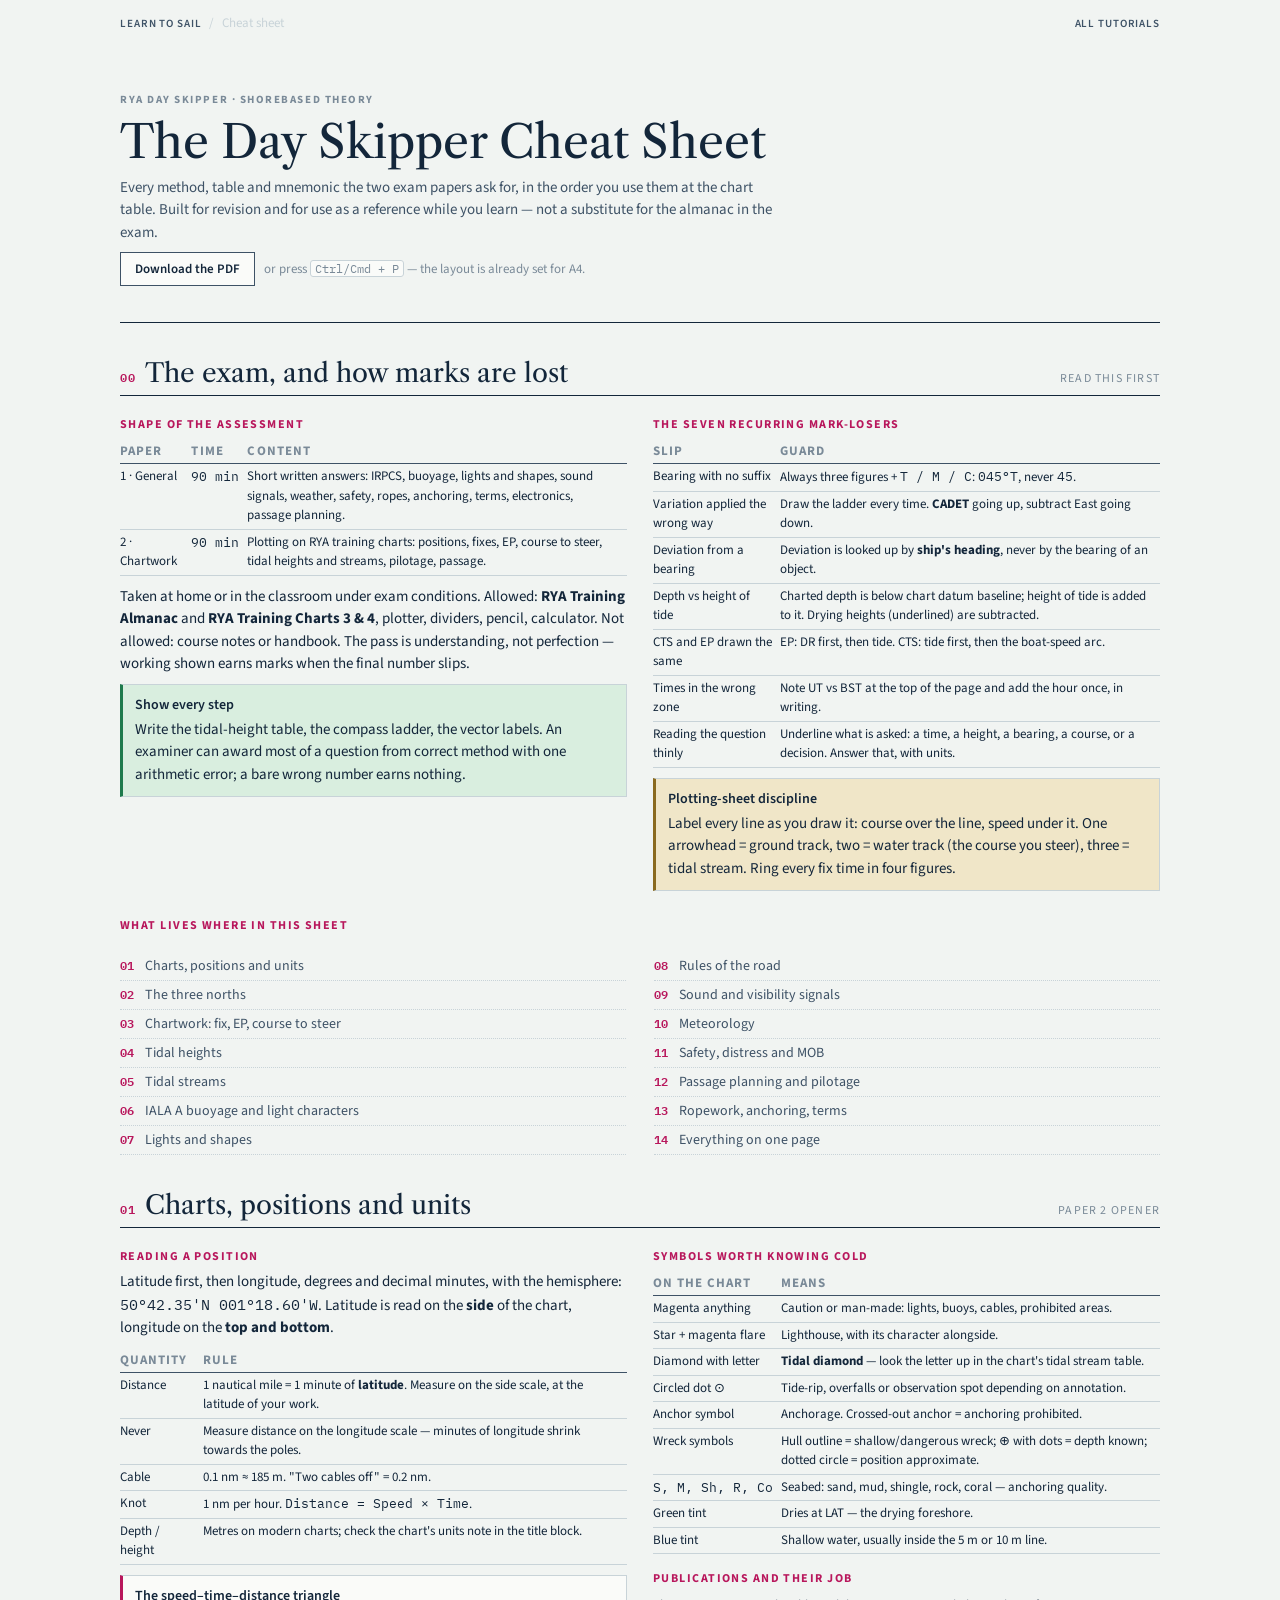
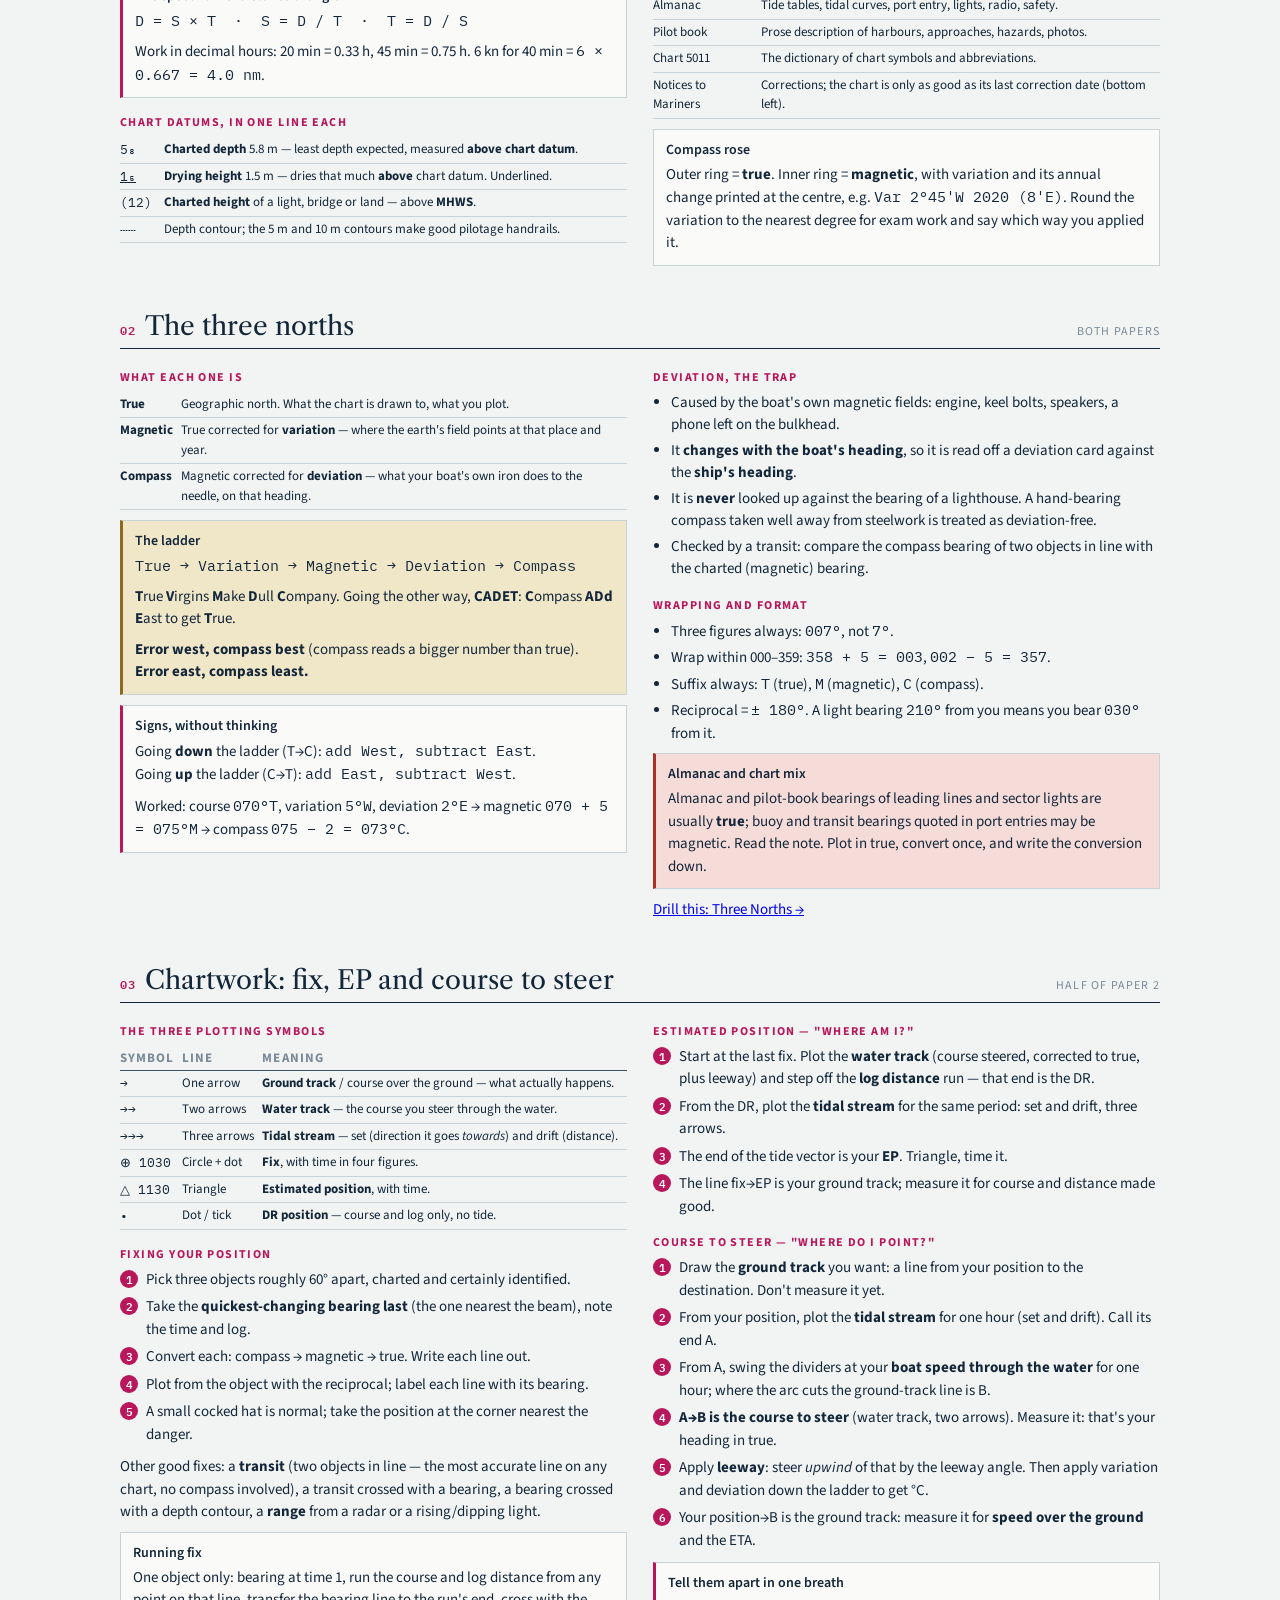
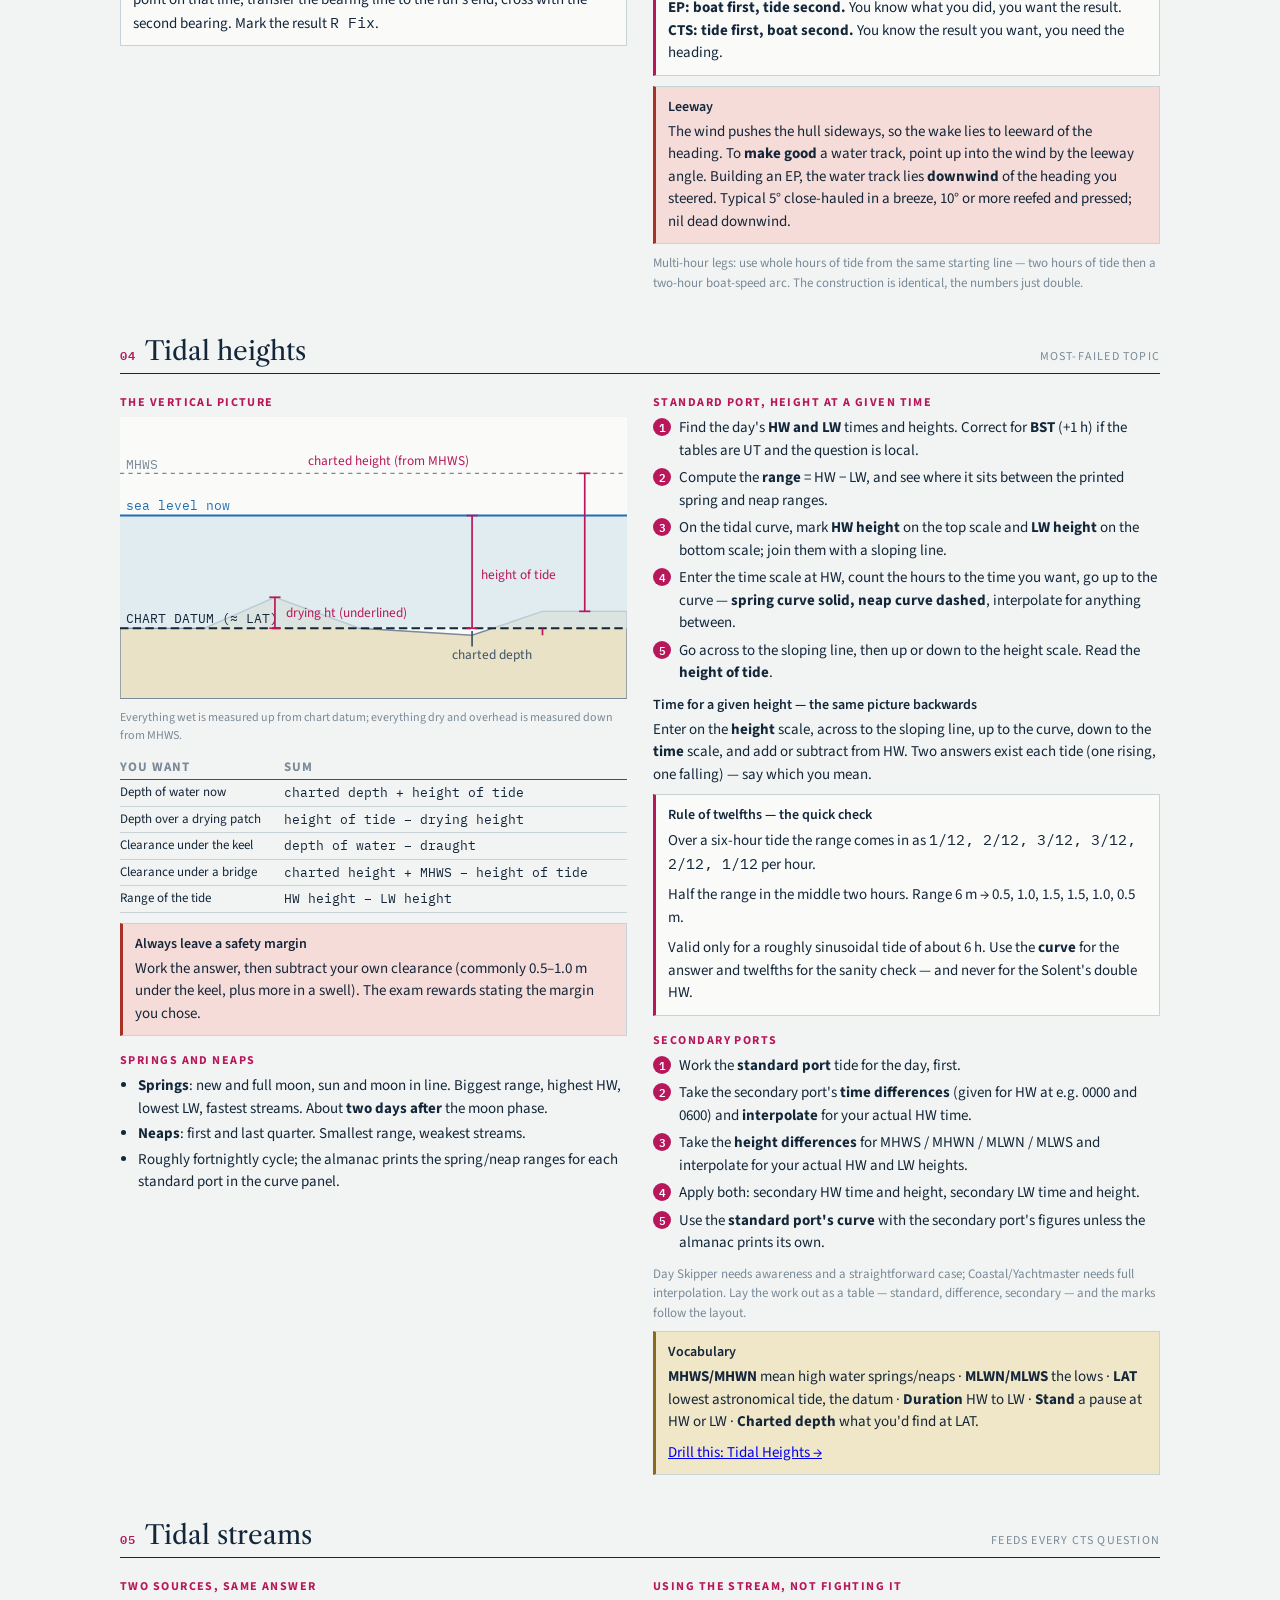
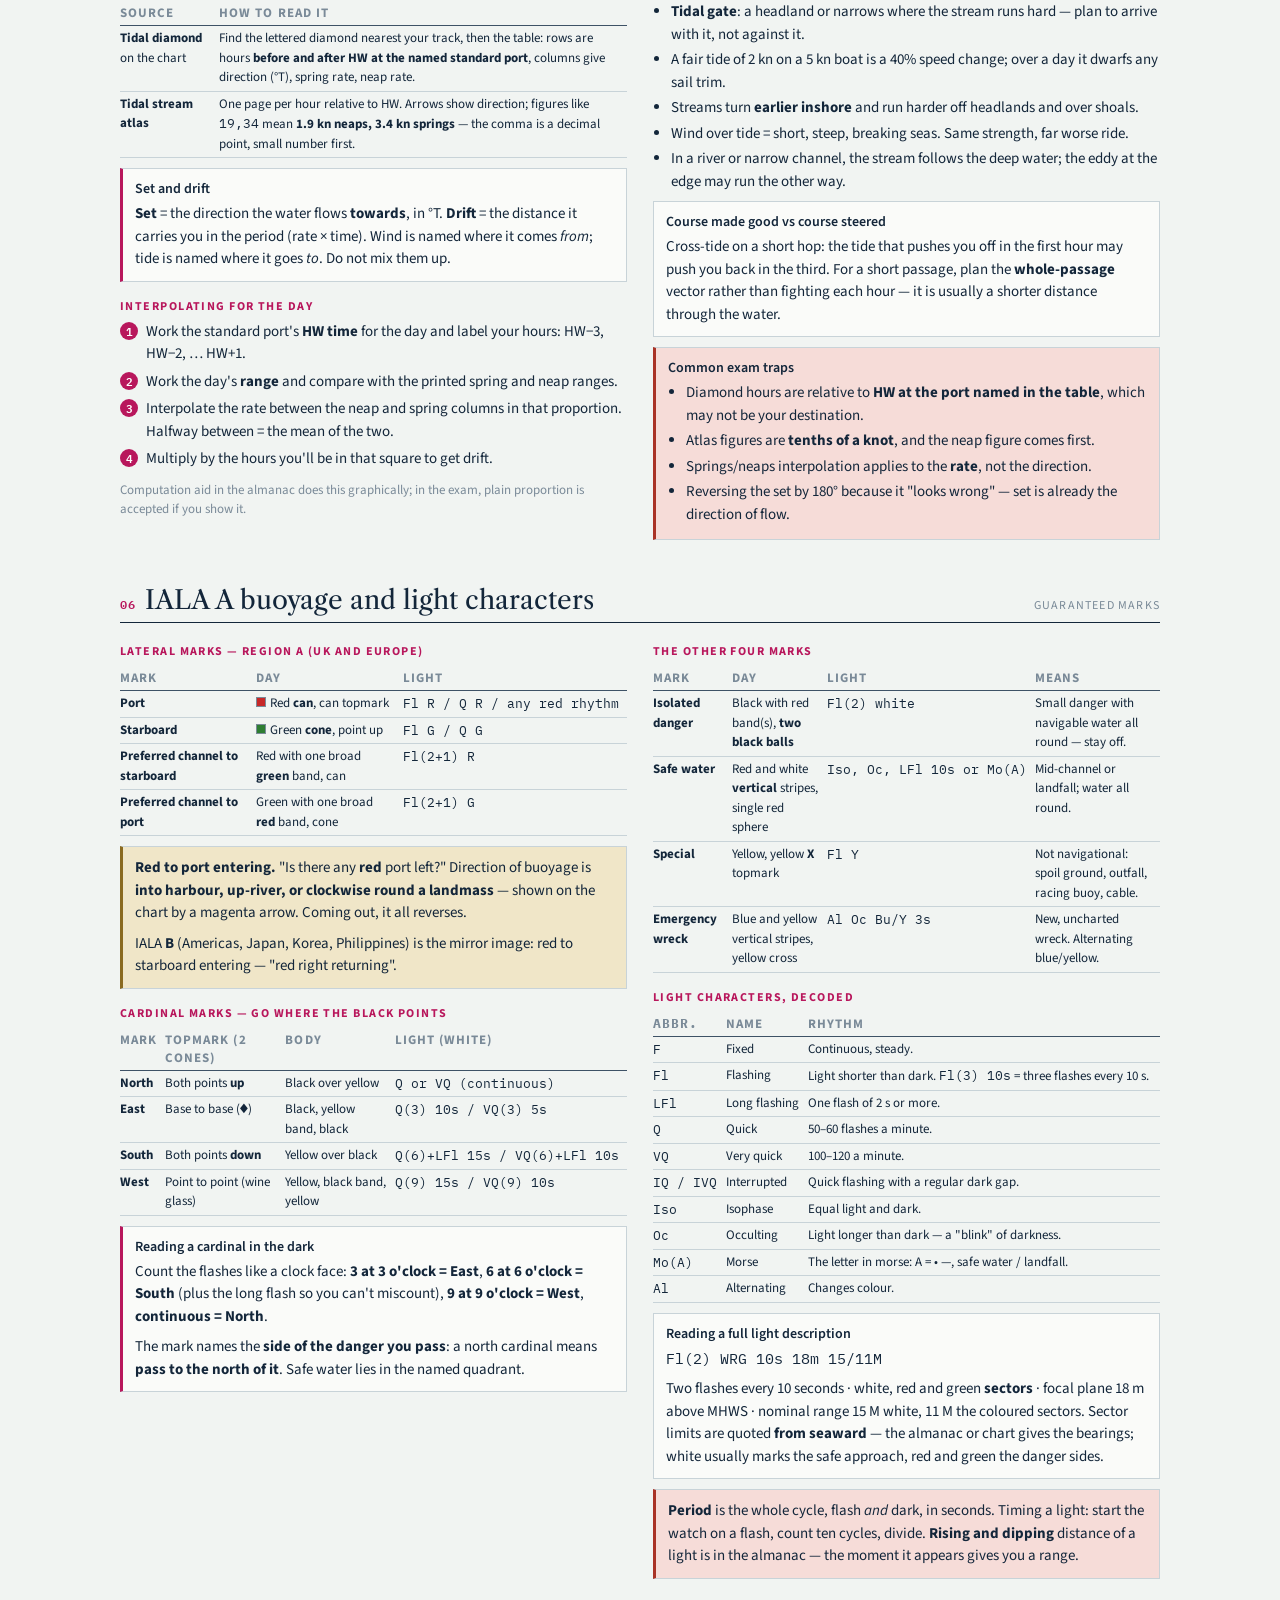
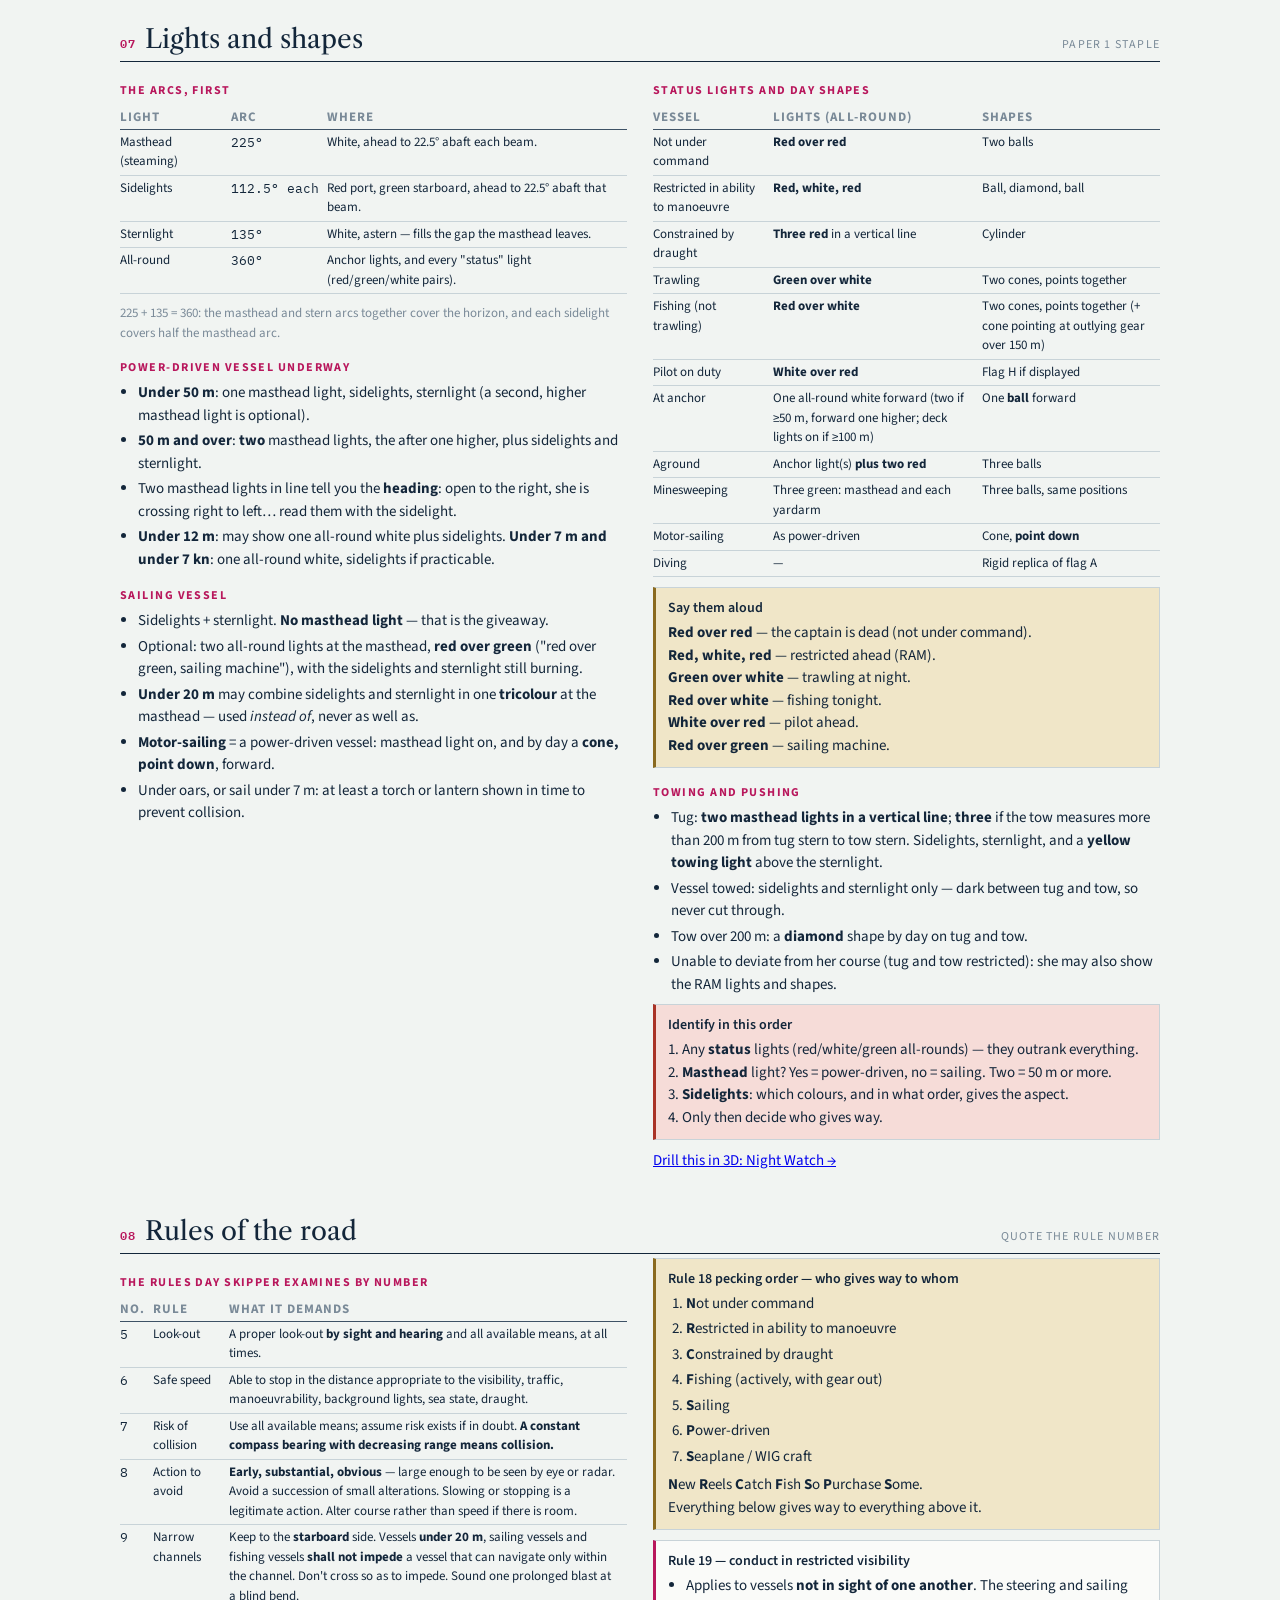
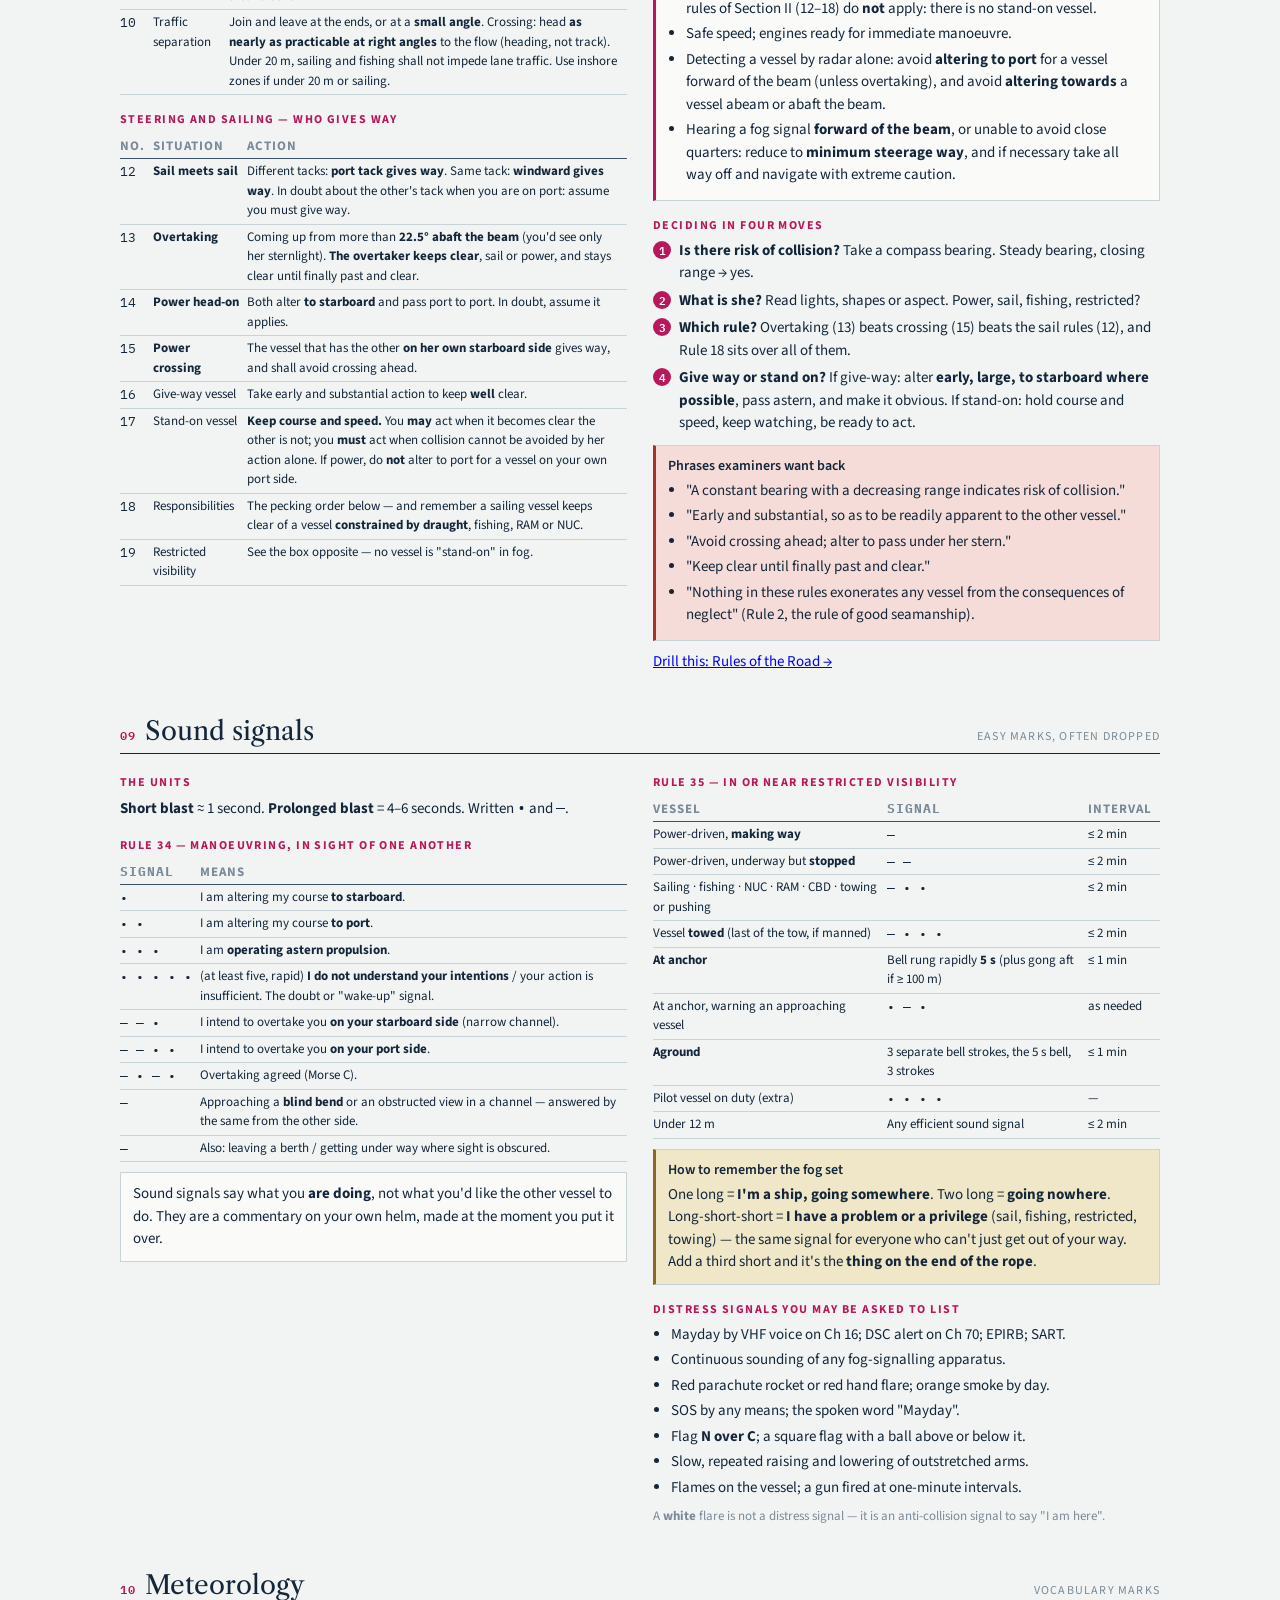
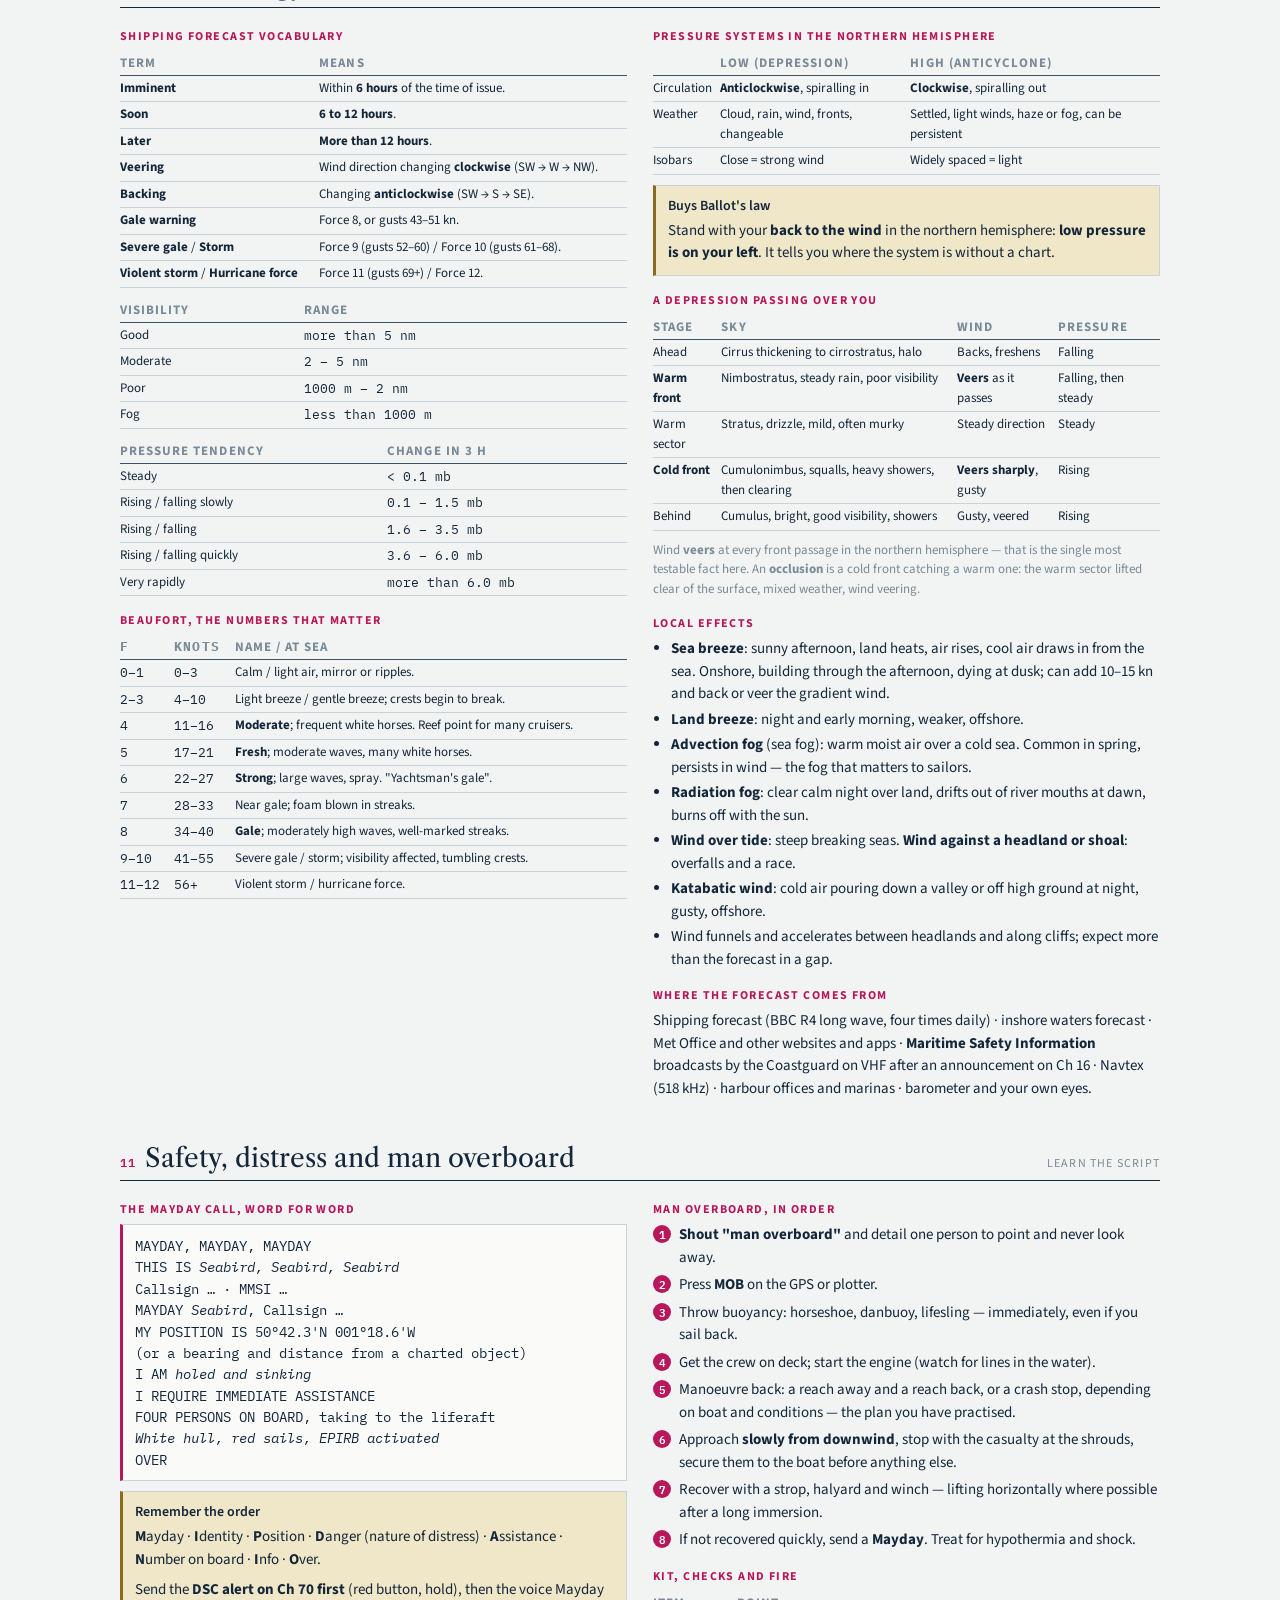
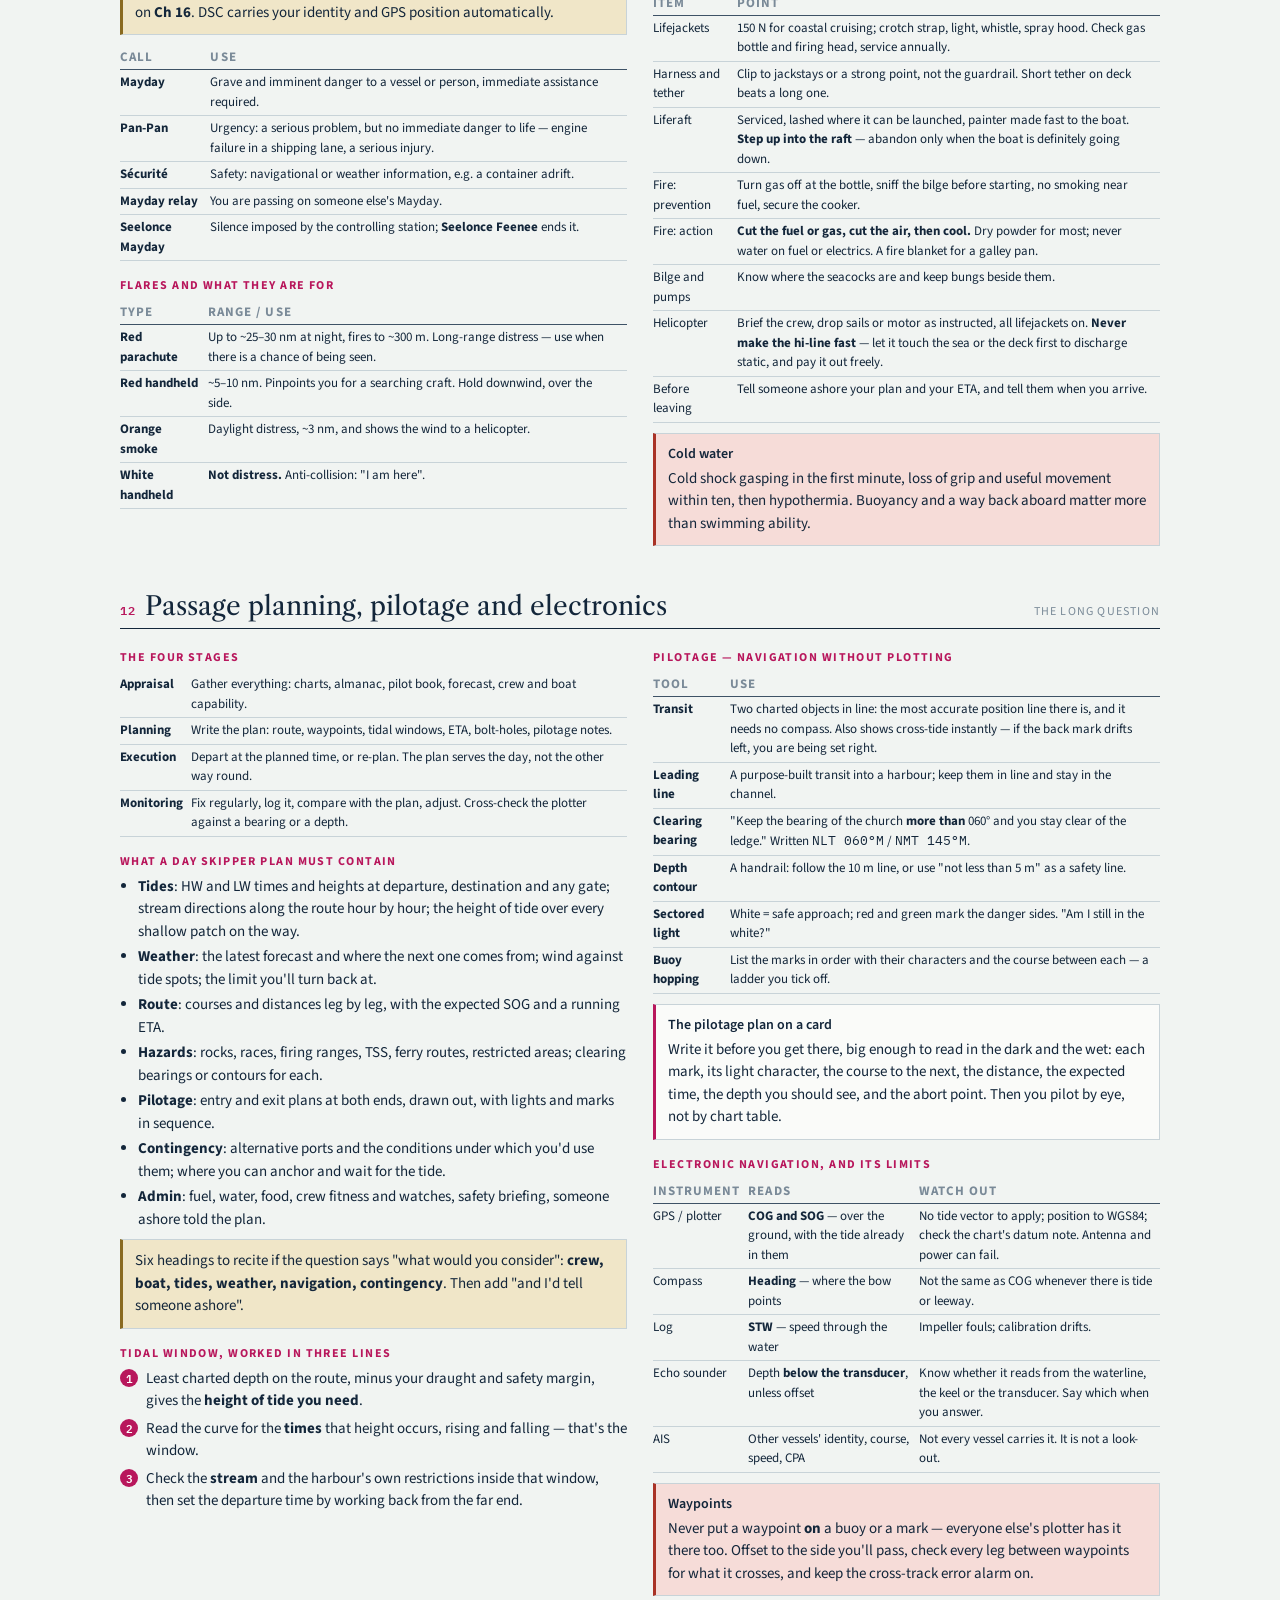
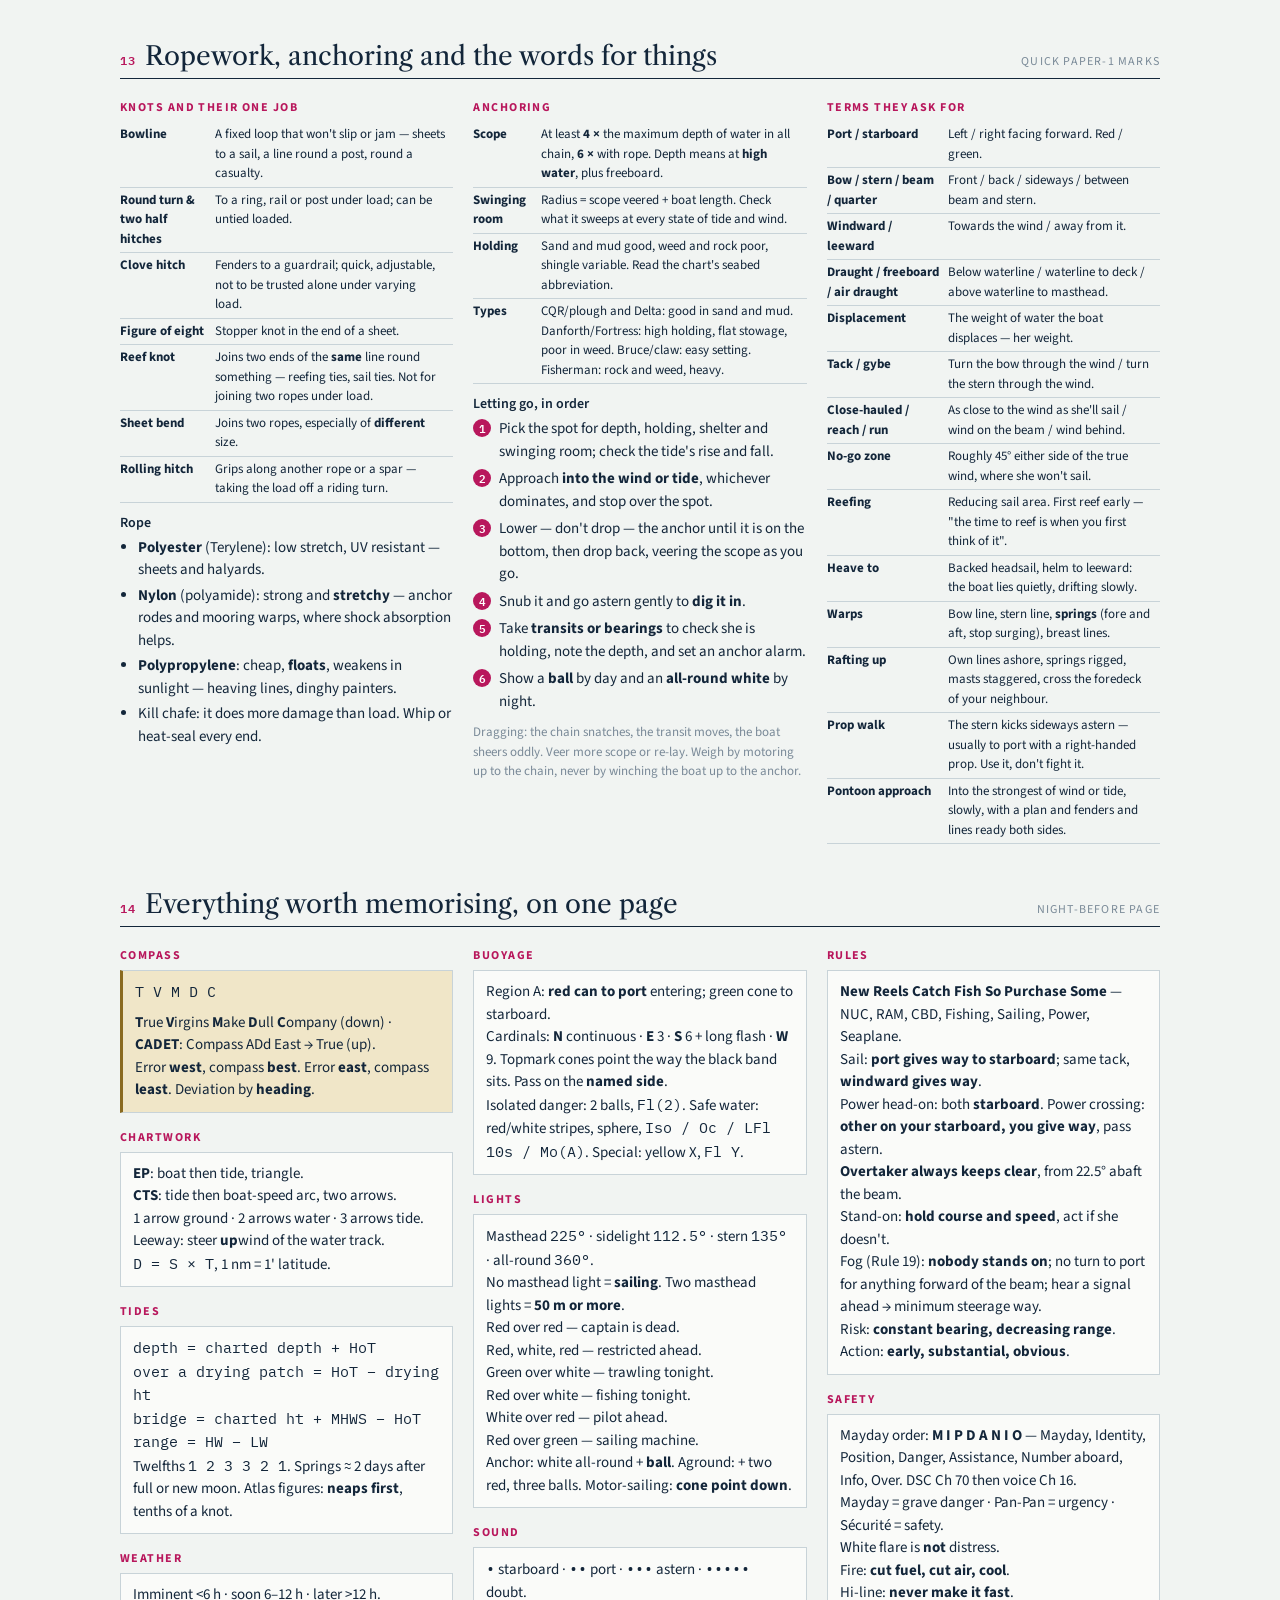
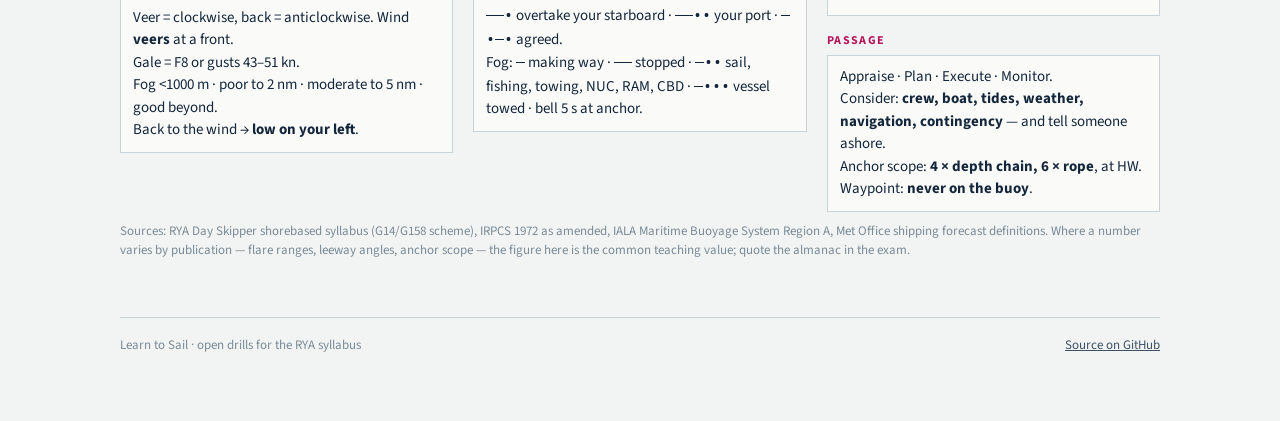
==== commit 13b53206: "feat(tidal-heights): tidal heights drill, datum to harbour entry Tidal heights is the topic that fai" ====
--- a/cheatsheet/index.html
+++ b/cheatsheet/index.html
@@ -401,6 +401,7 @@
       <div class="box mn">
         <h4>Vocabulary</h4>
         <p><b>MHWS/MHWN</b> mean high water springs/neaps · <b>MLWN/MLWS</b> the lows · <b>LAT</b> lowest astronomical tide, the datum · <b>Duration</b> HW to LW · <b>Stand</b> a pause at HW or LW · <b>Charted depth</b> what you'd find at LAT.</p>
+        <p><a href="../tutorials/tidal-heights/" class="no-print">Drill this: Tidal Heights →</a></p>
       </div>
     </div>
   </div>
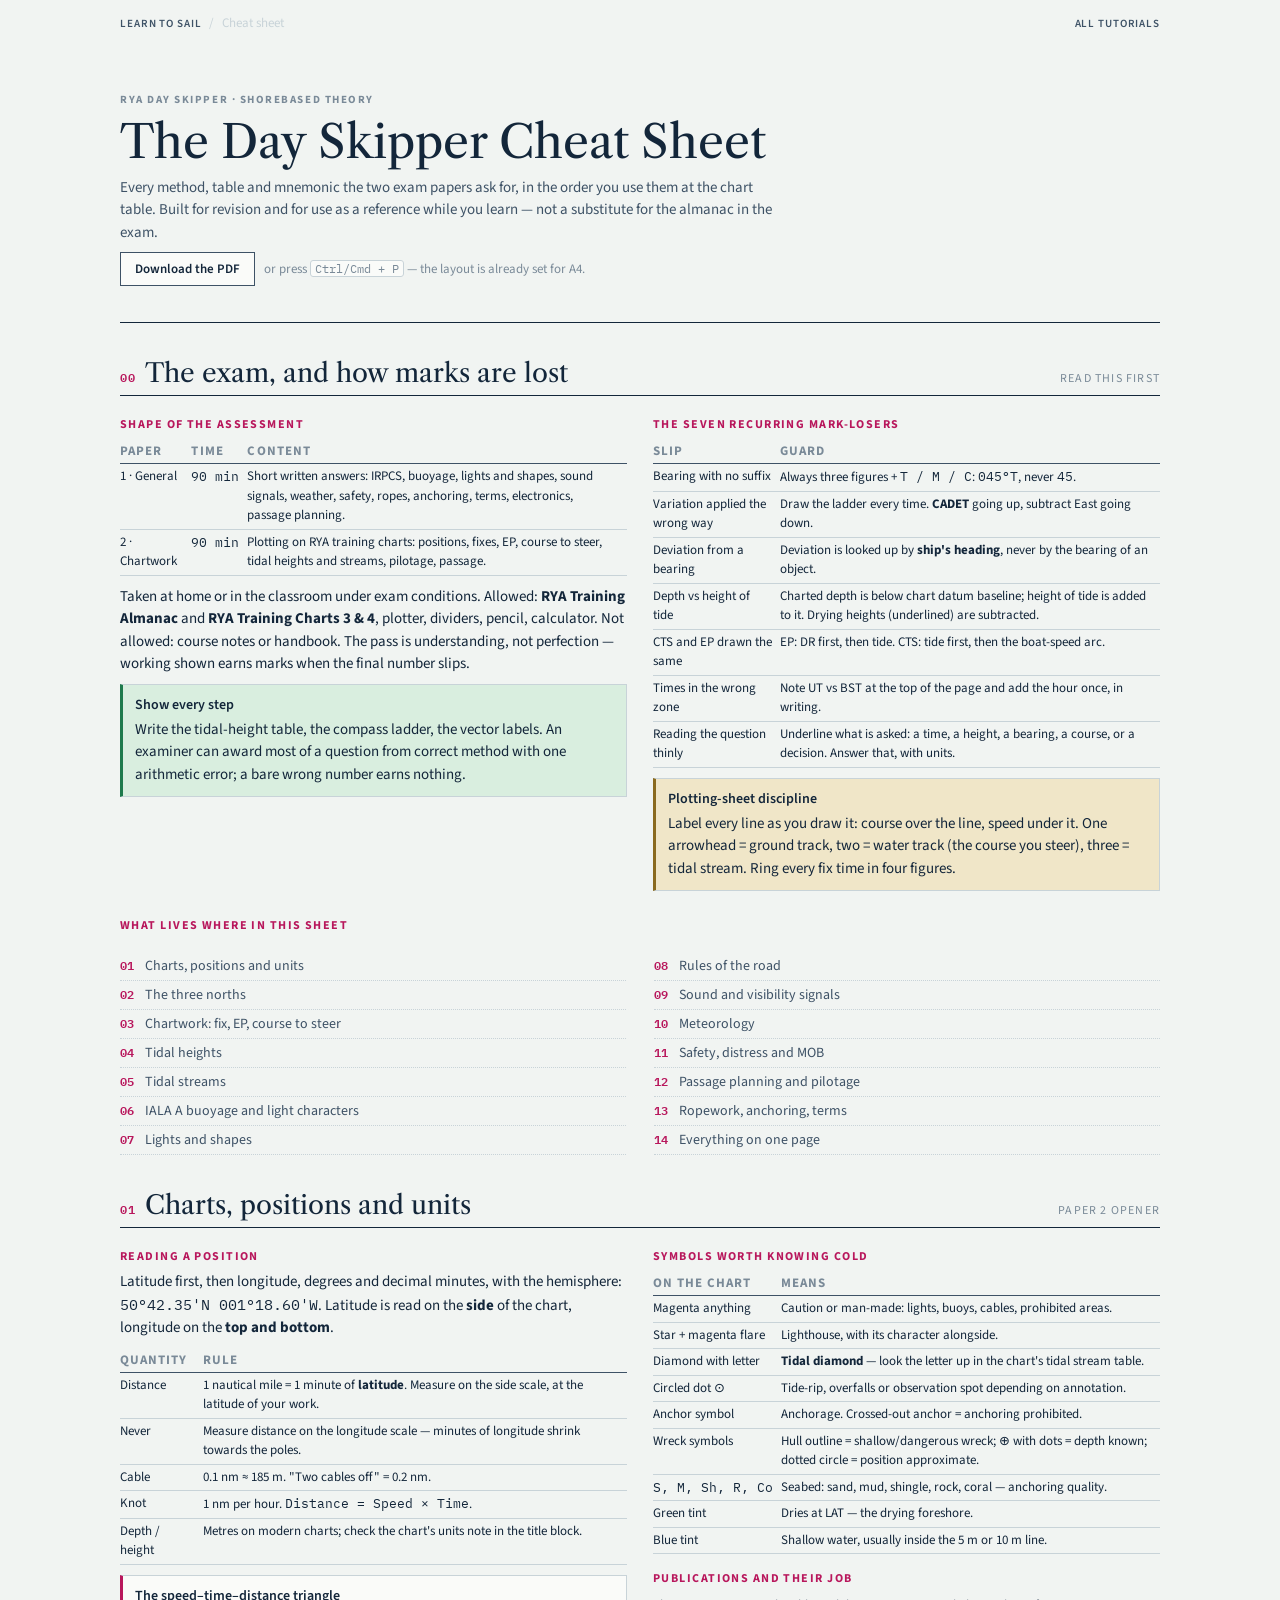
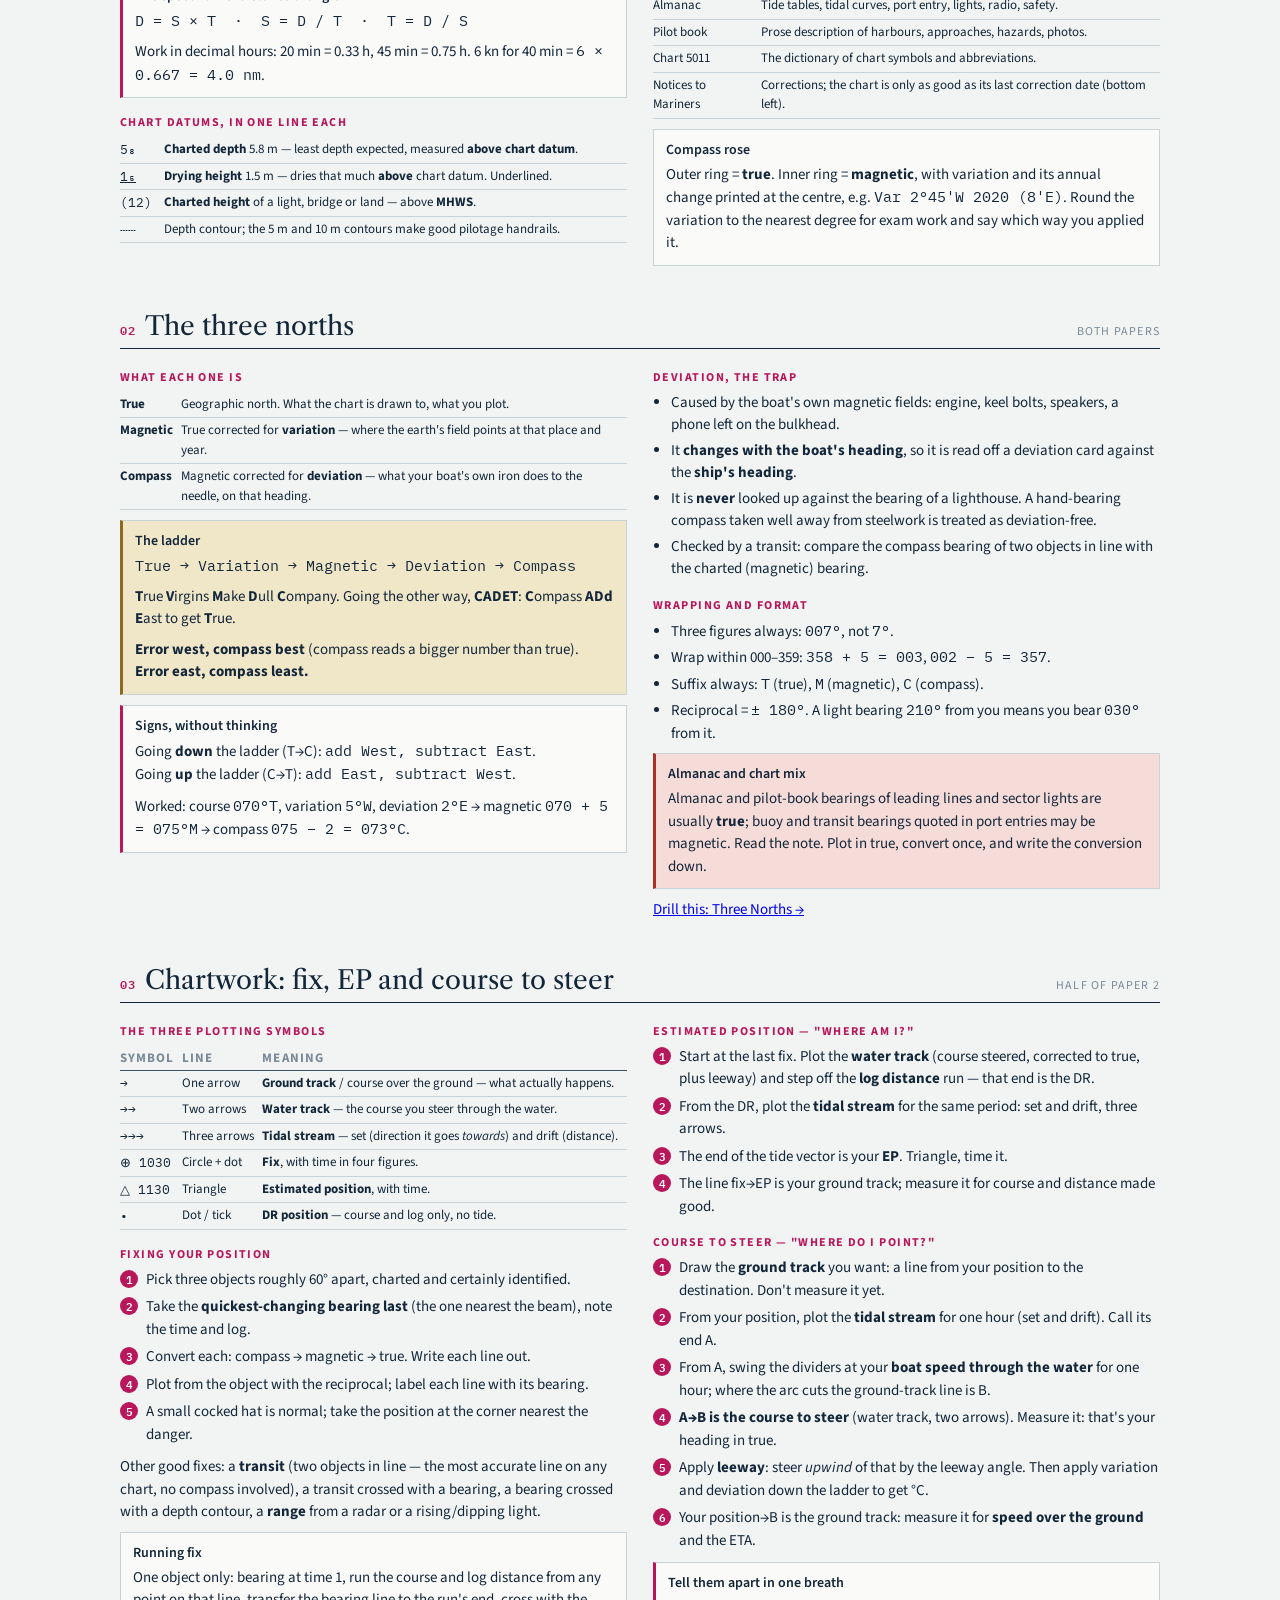
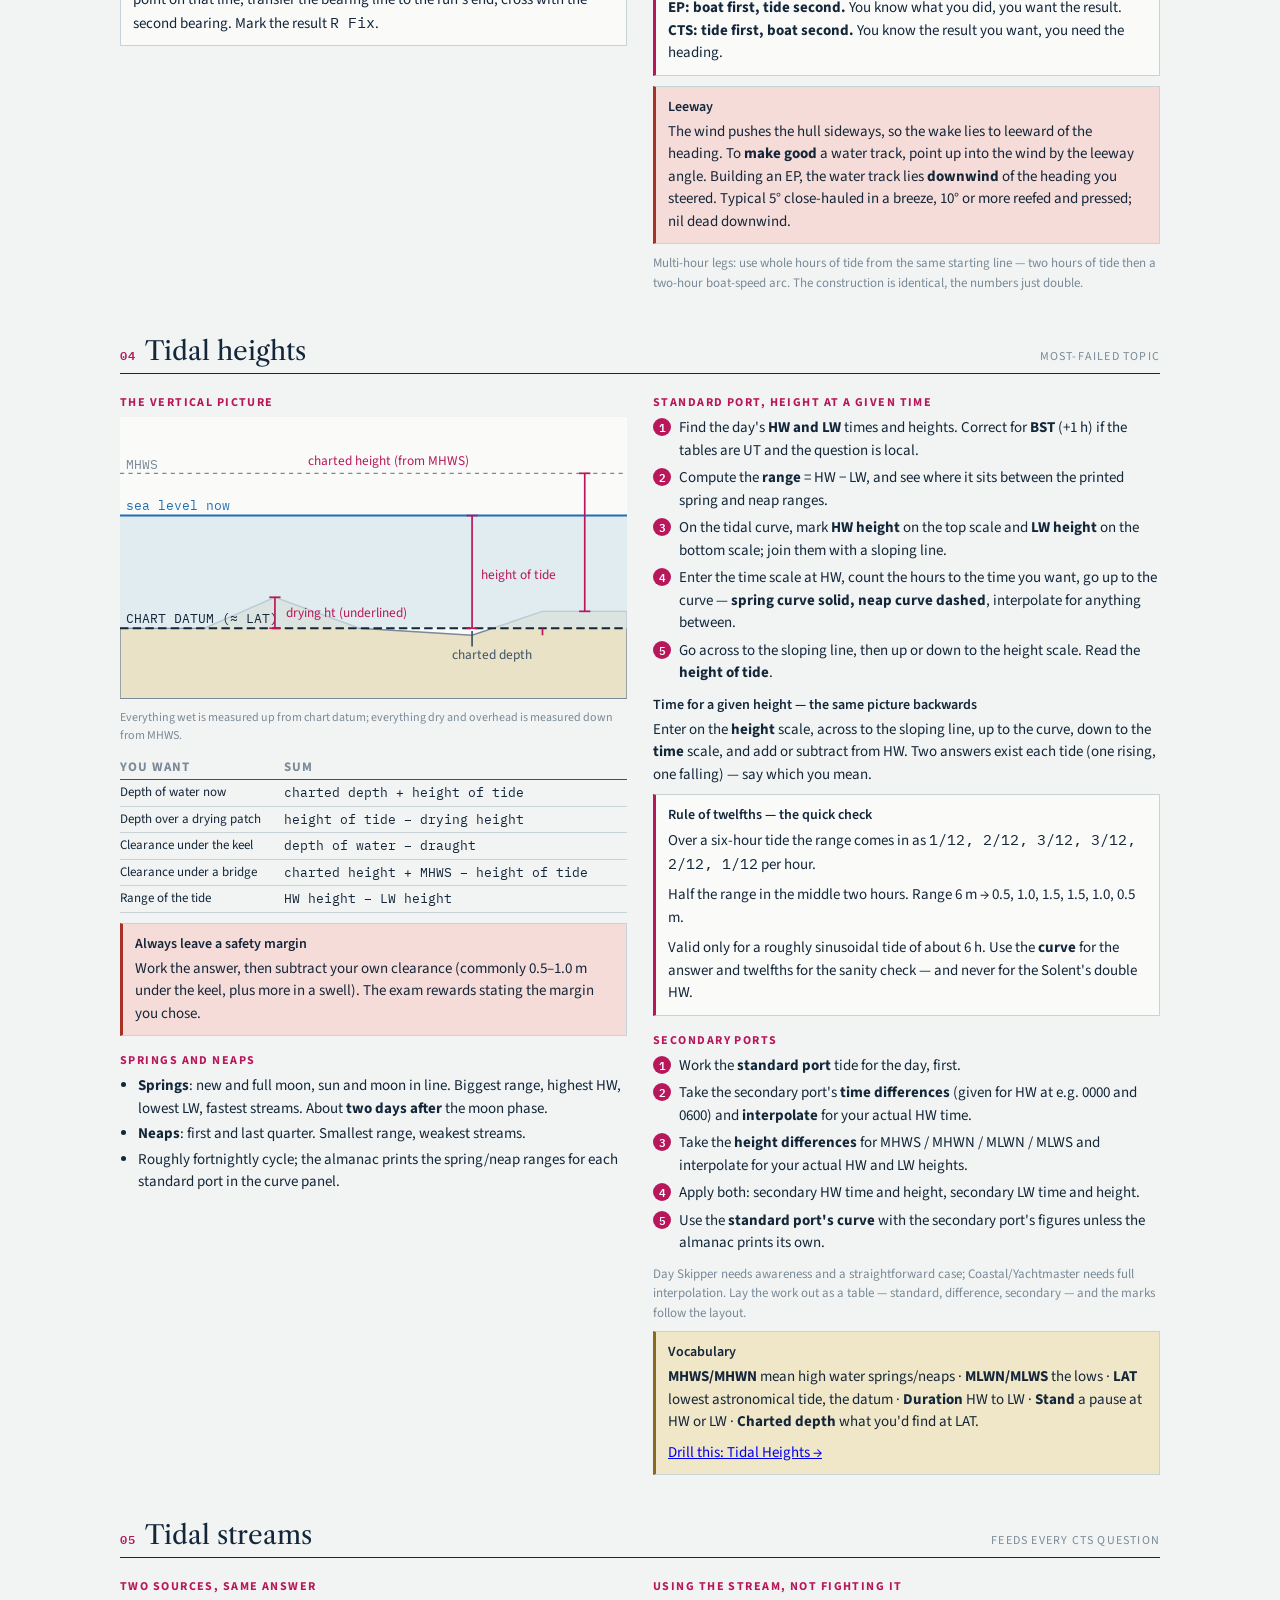
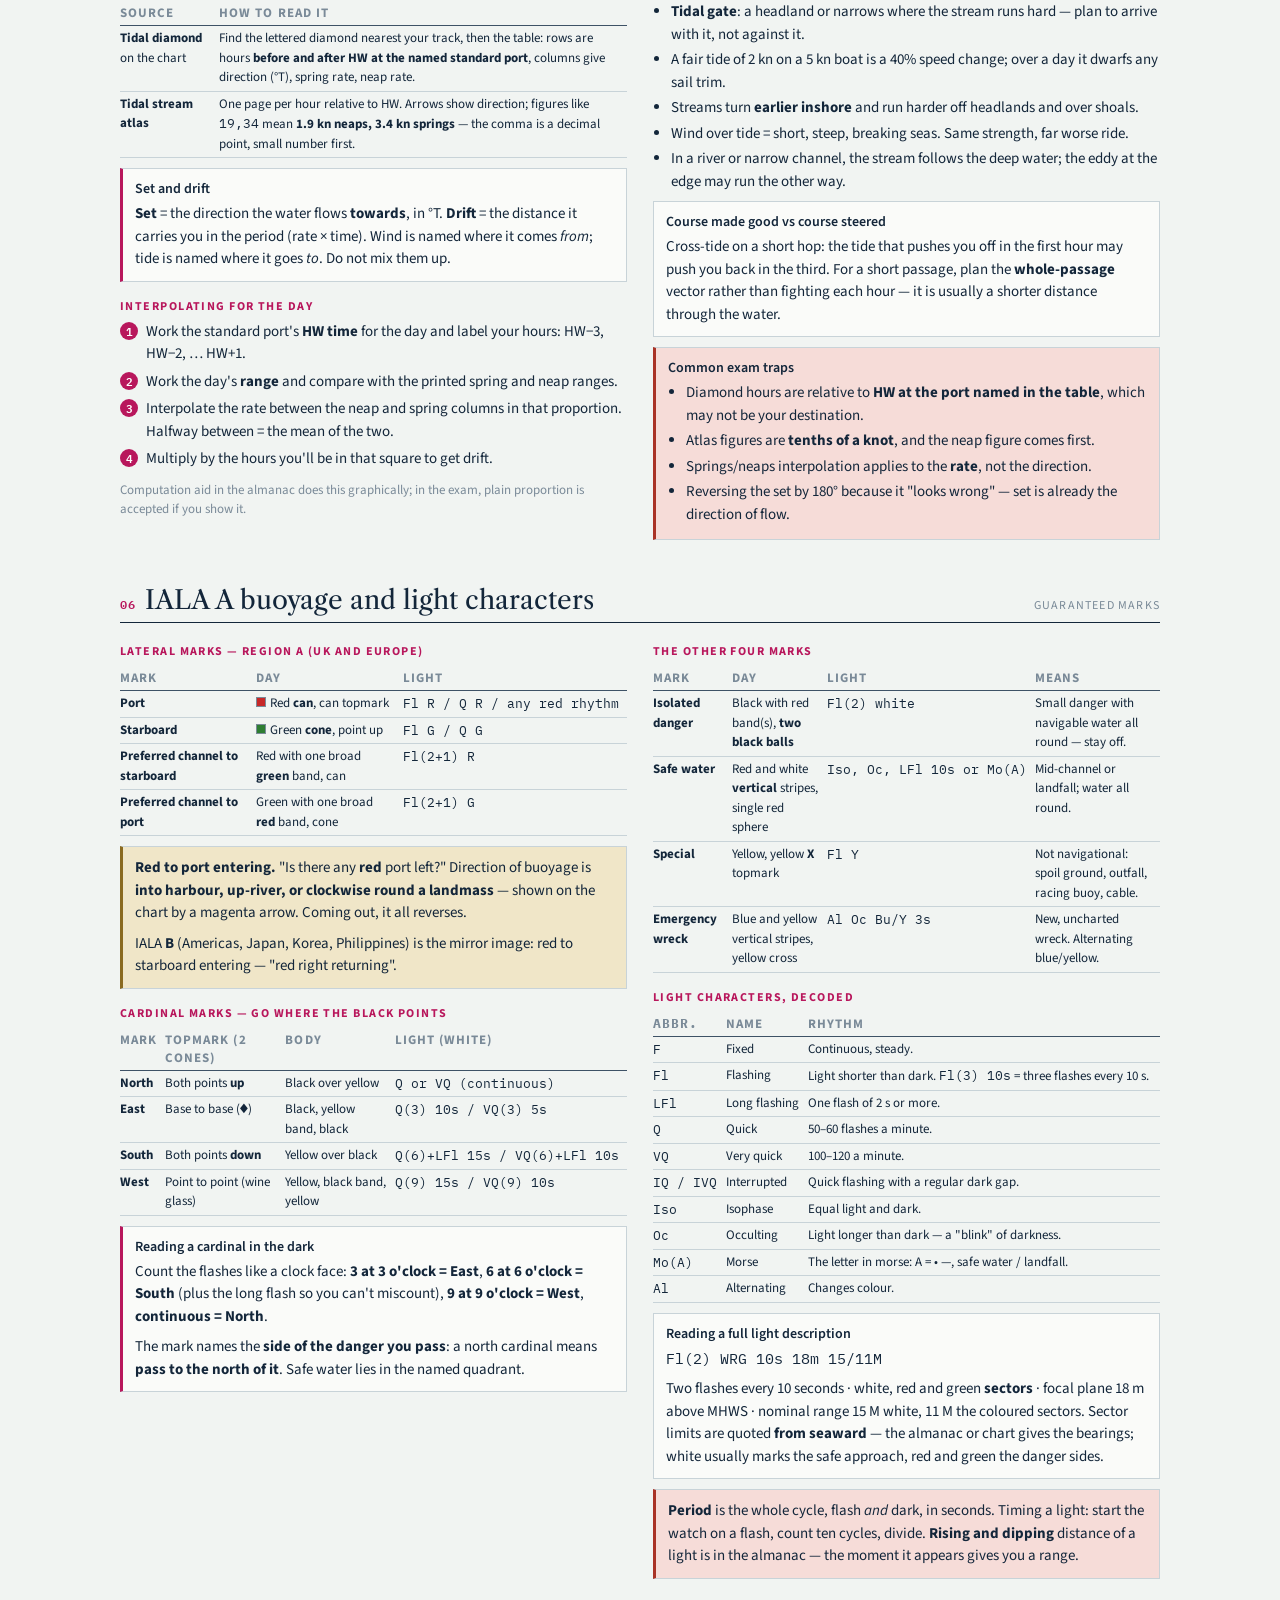
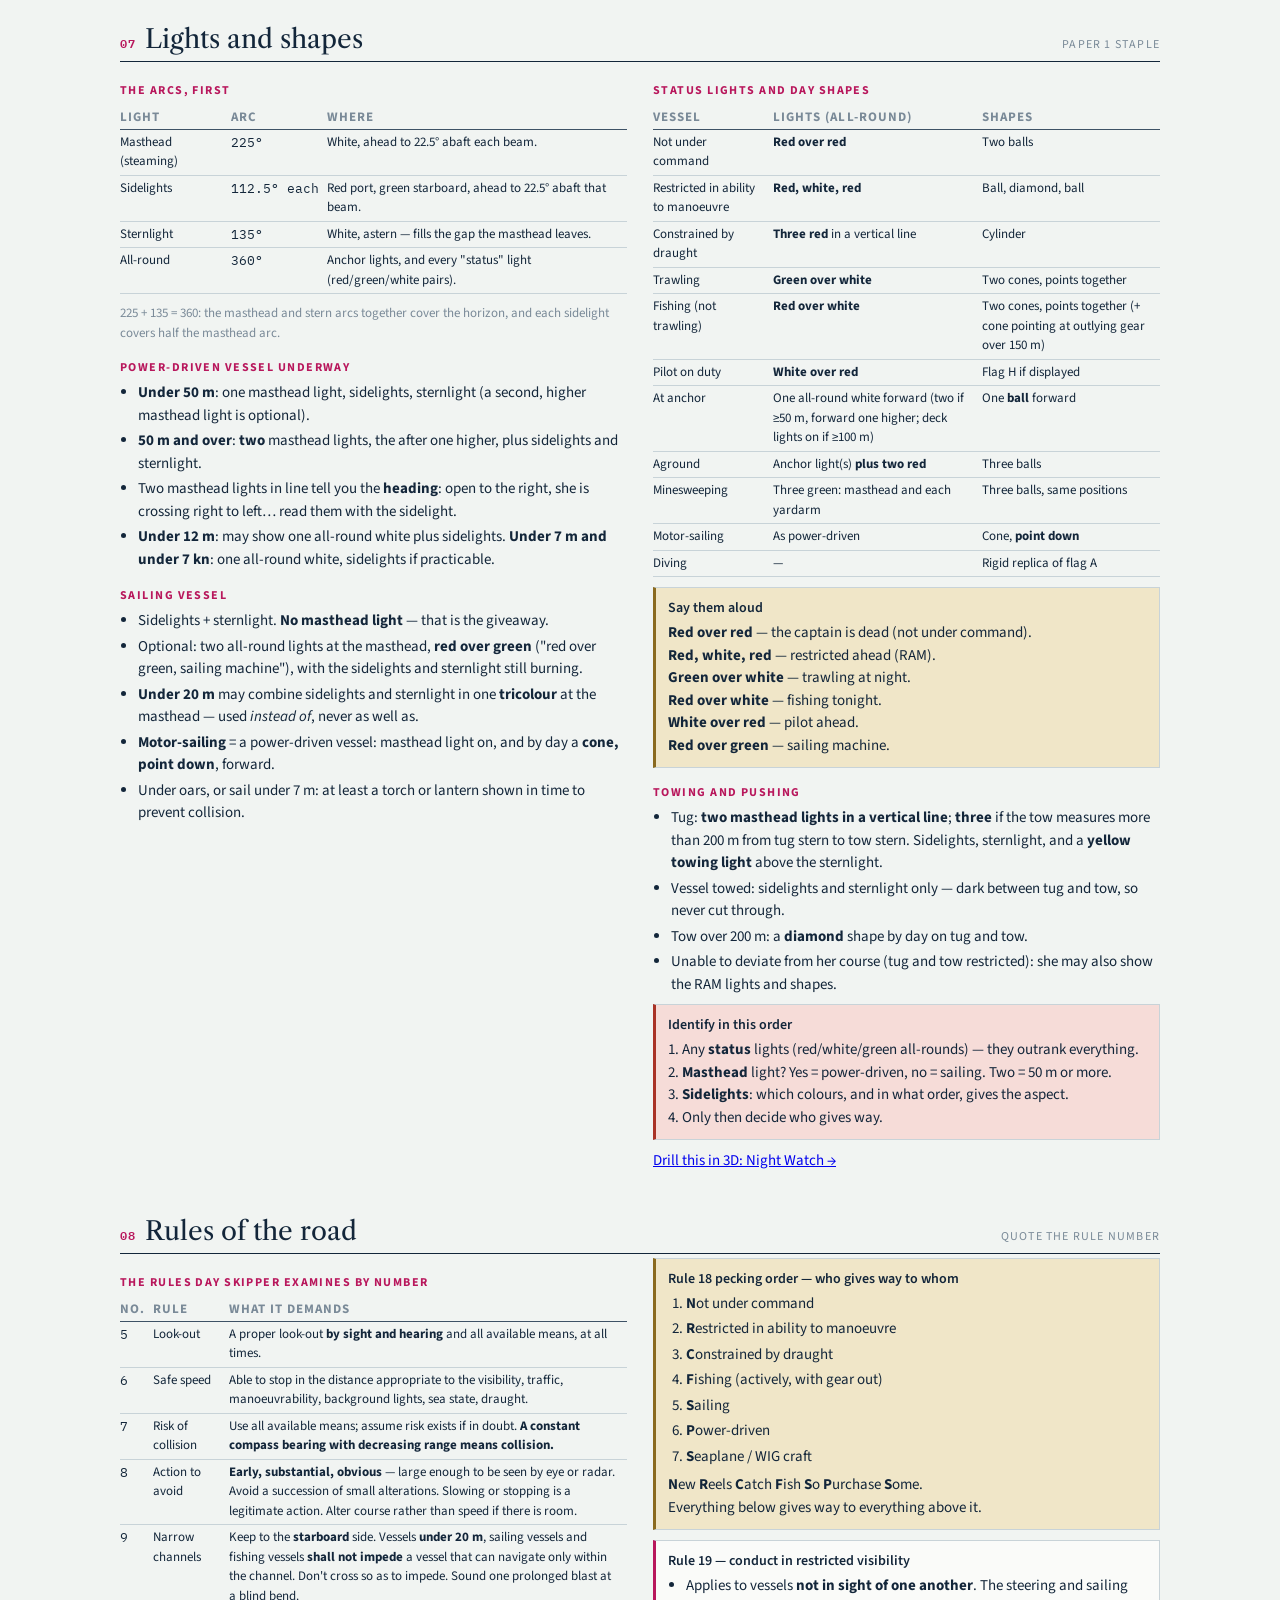
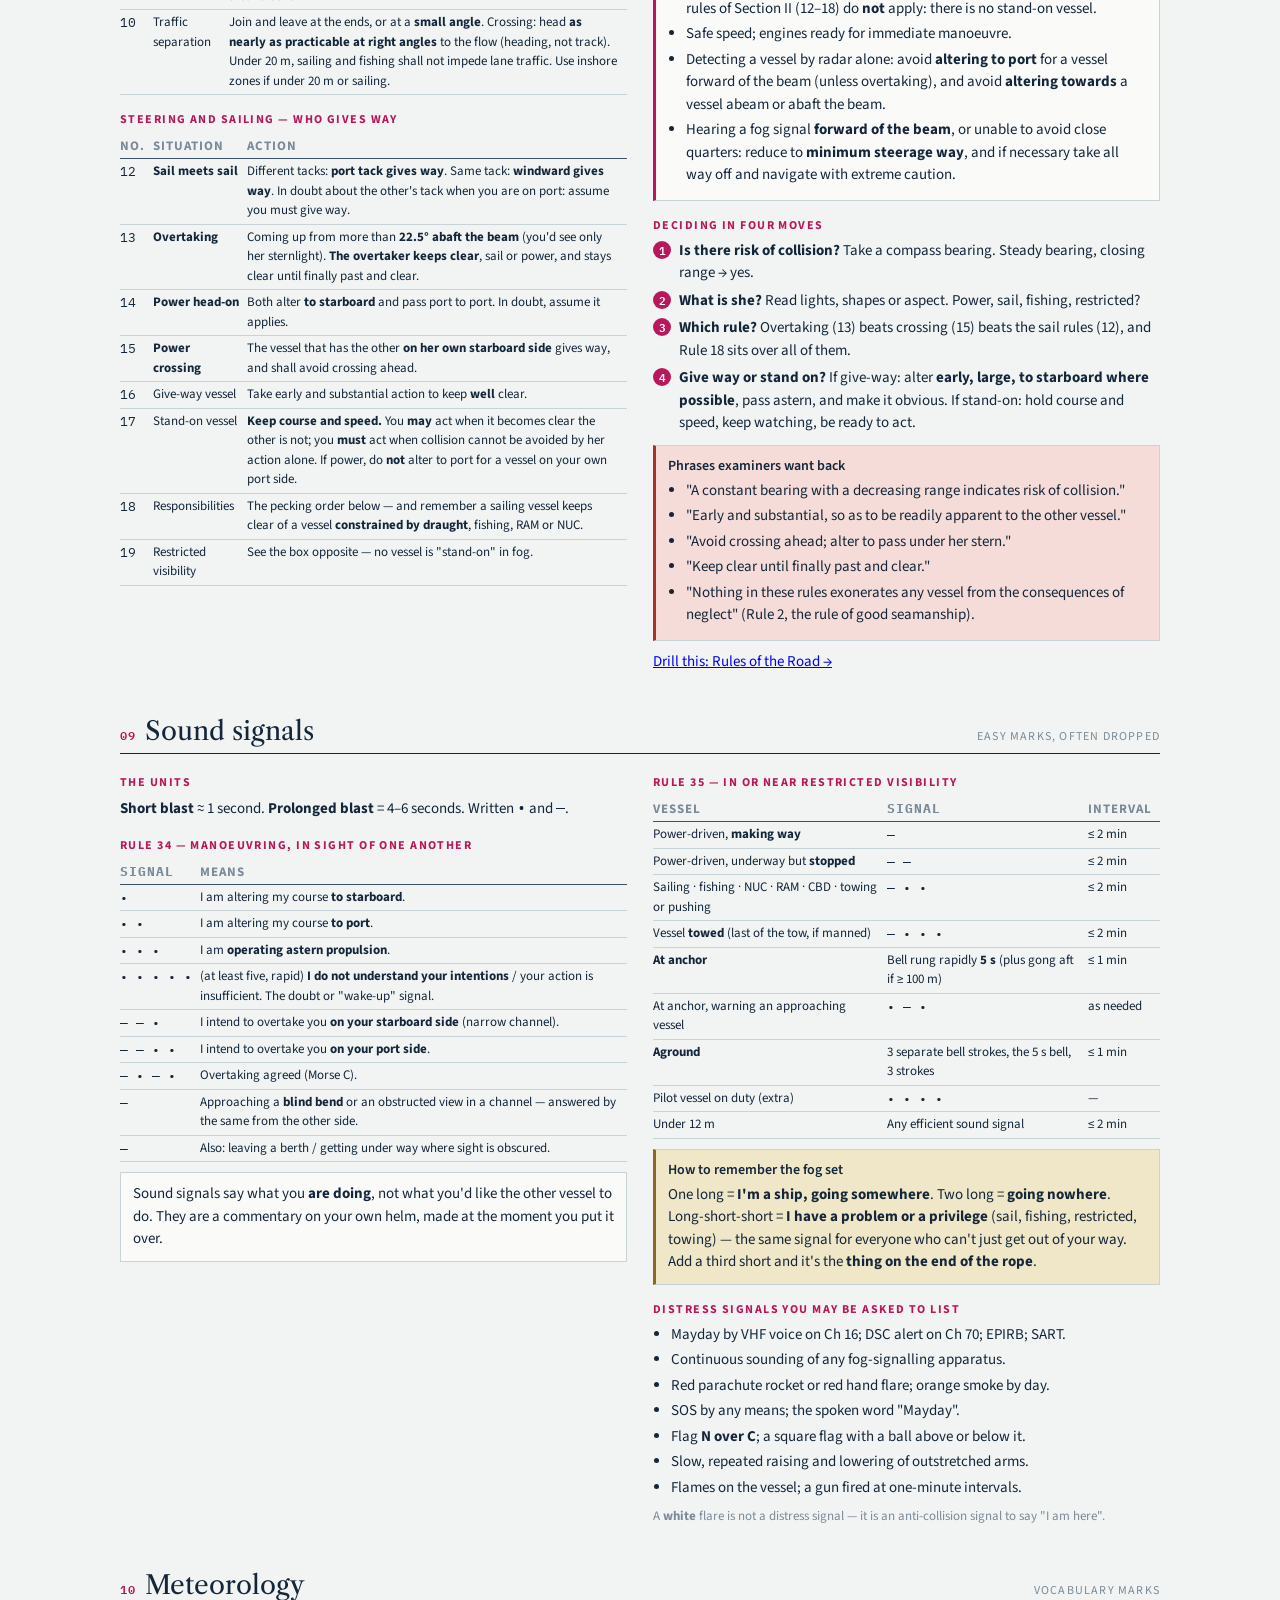
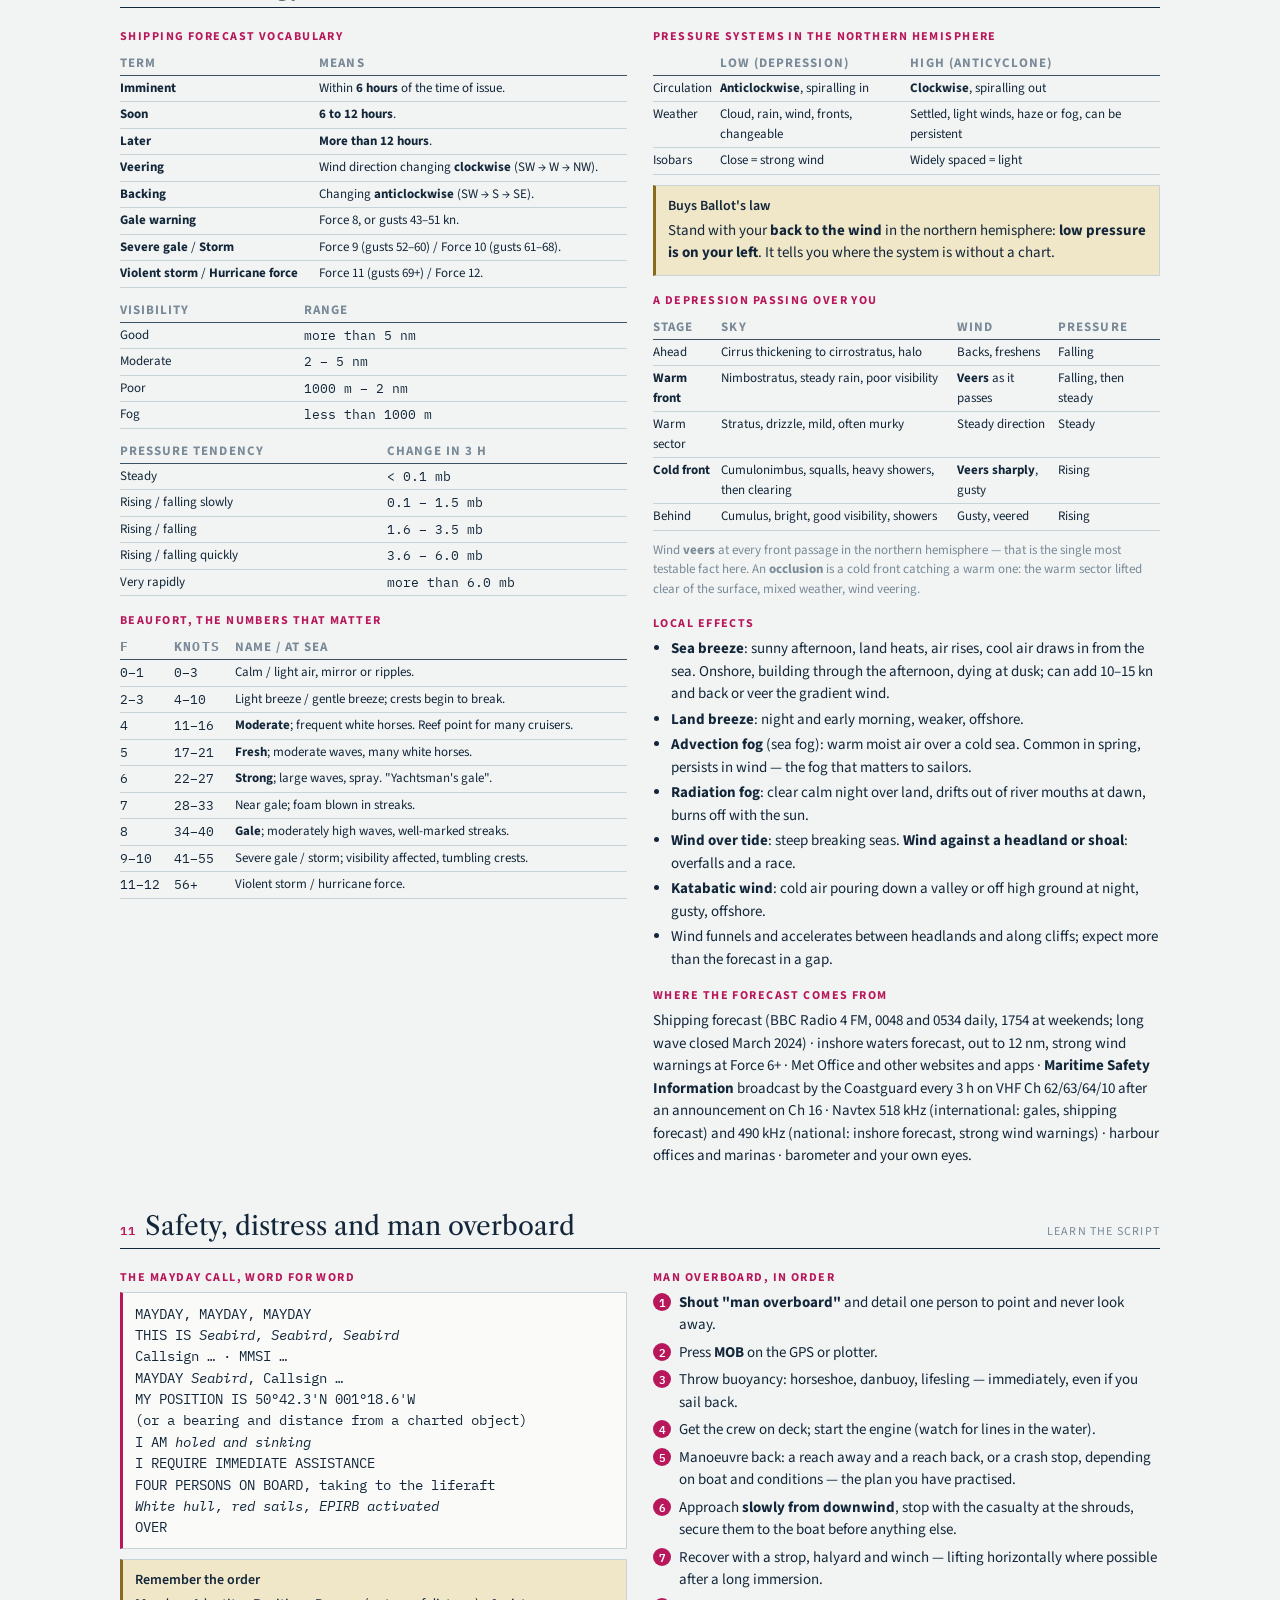
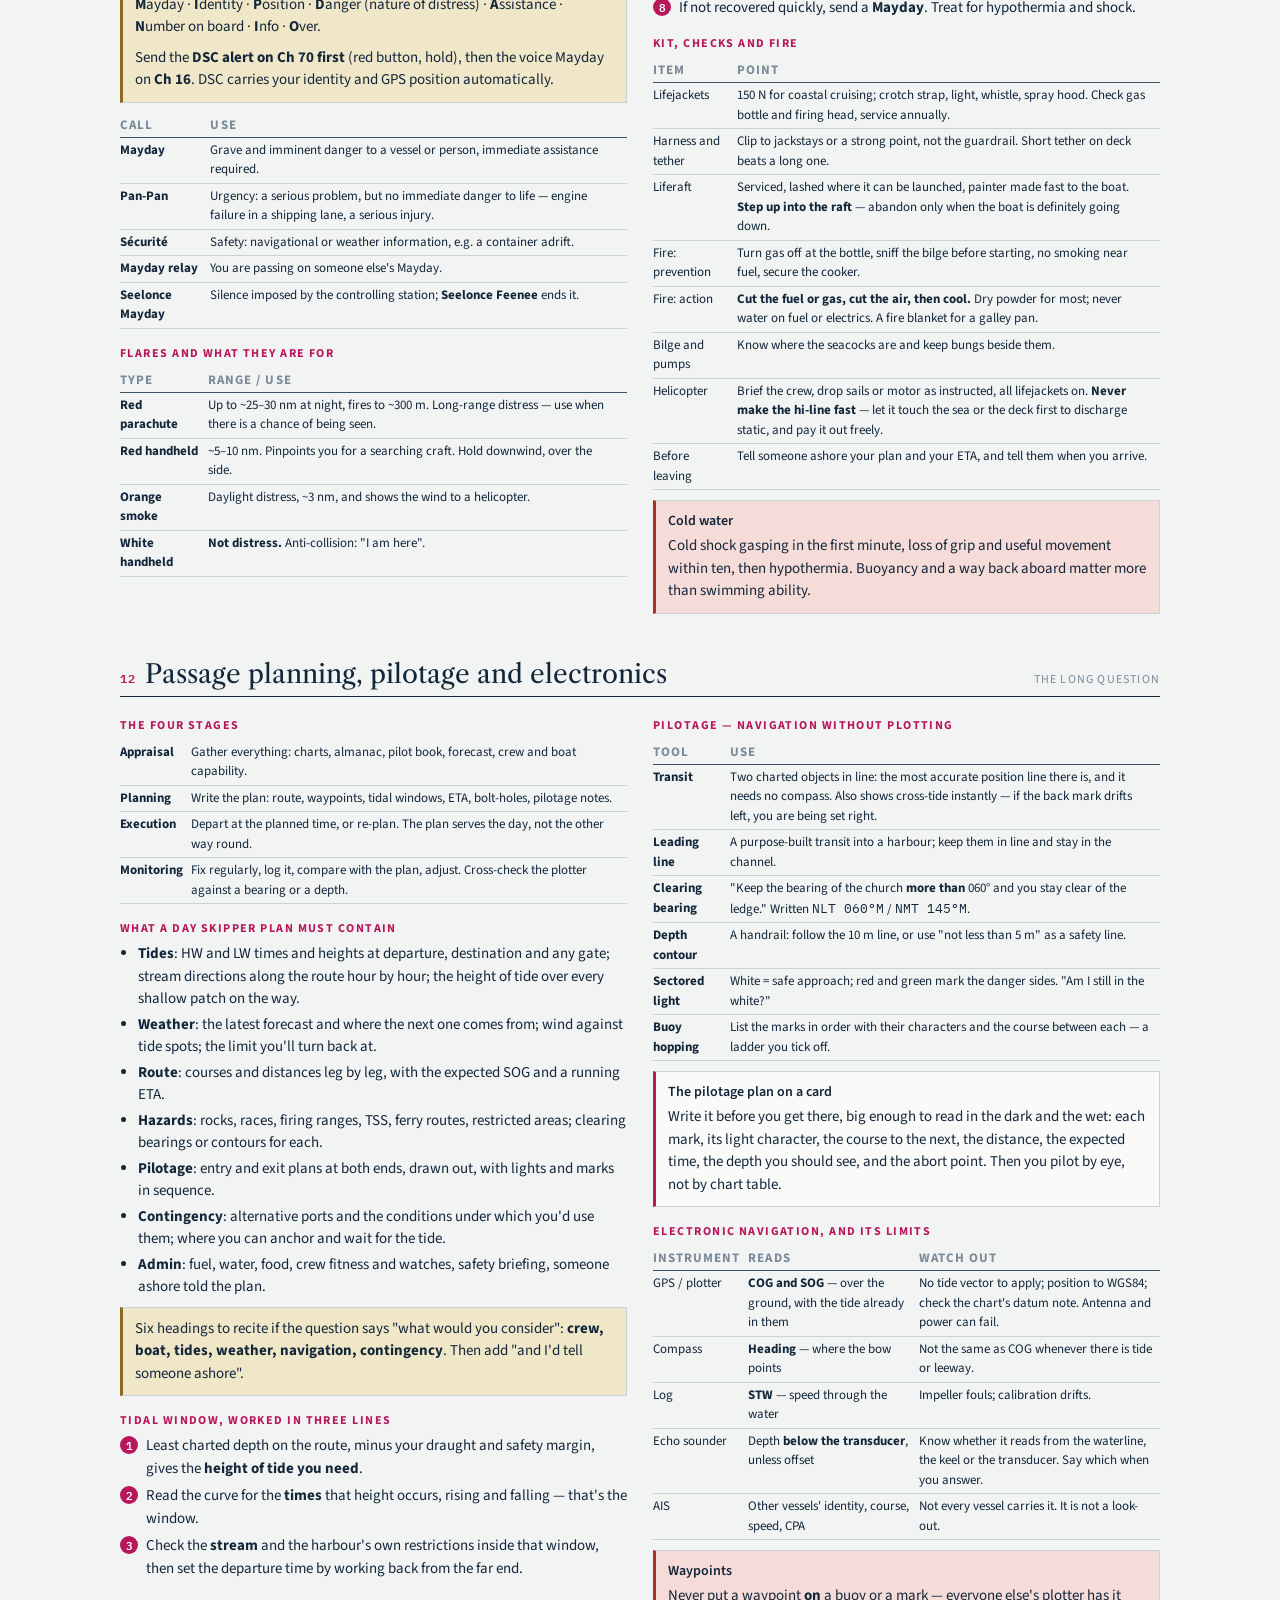
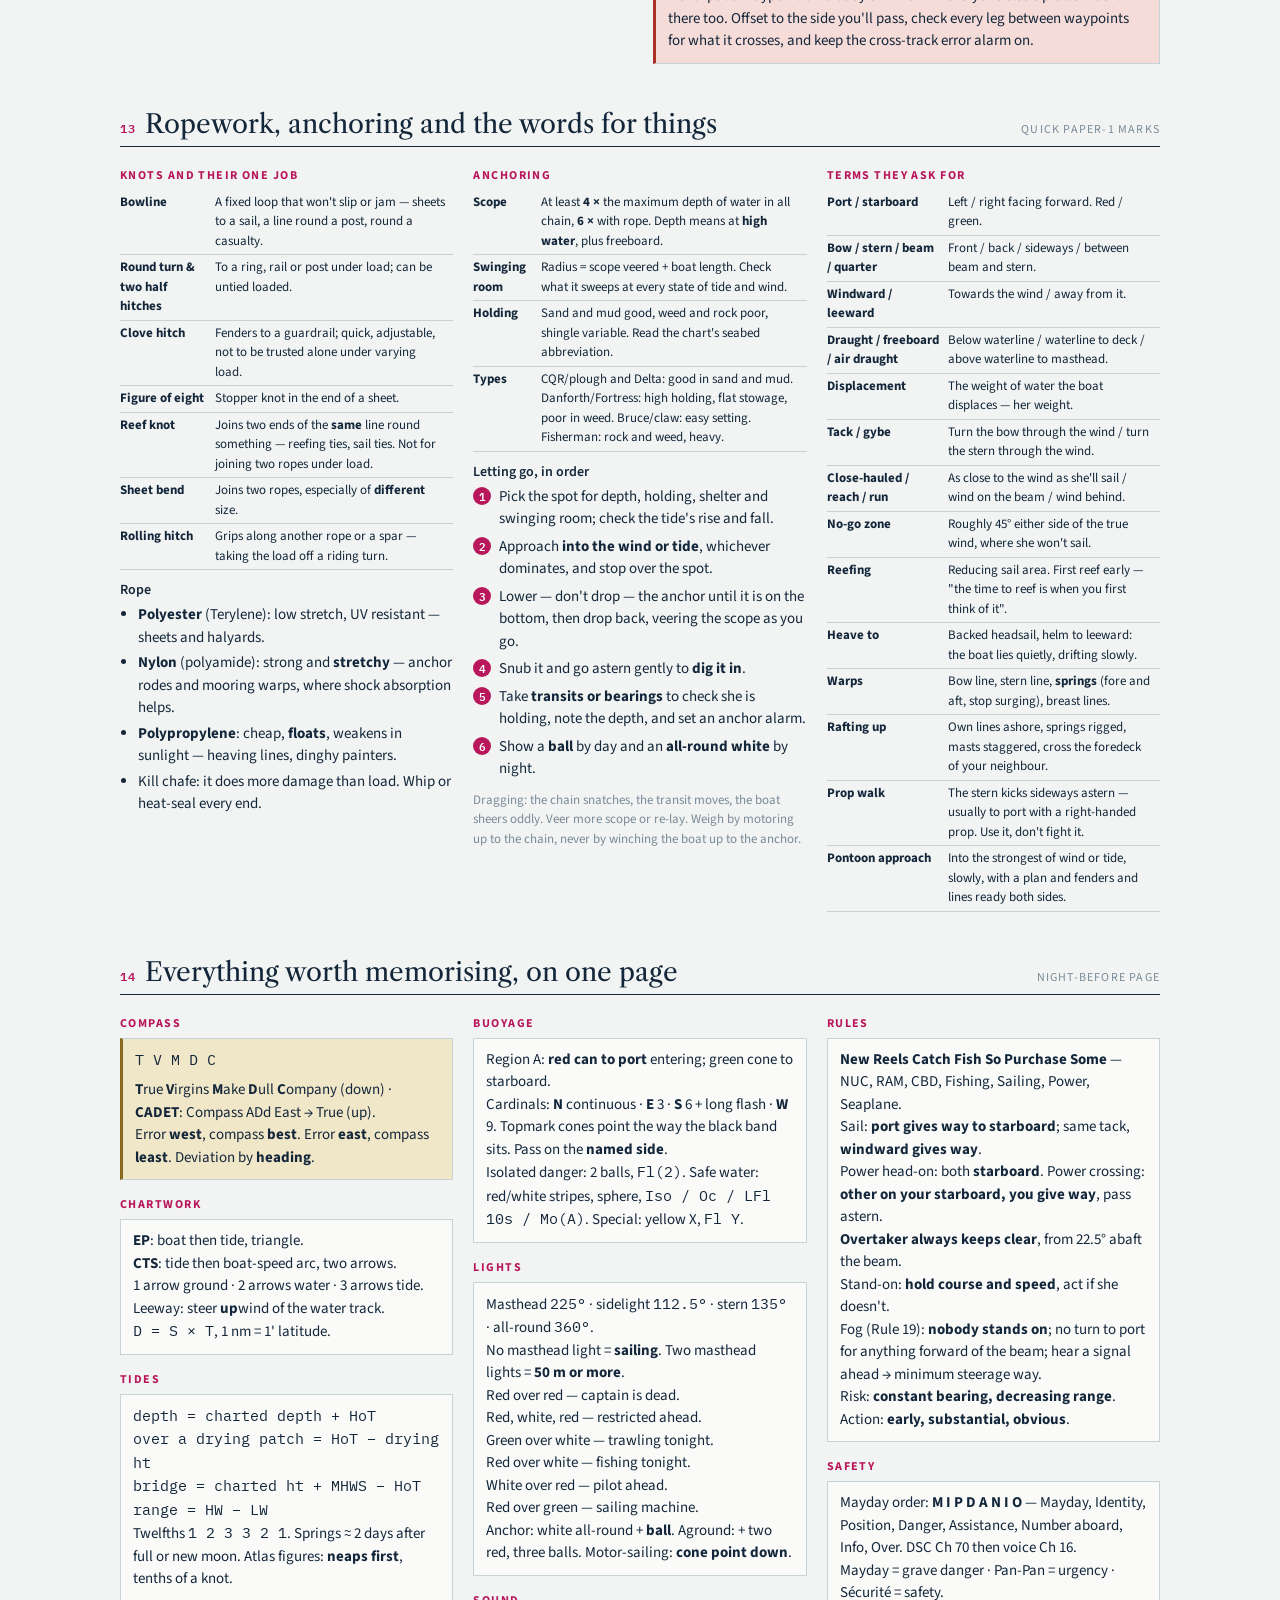
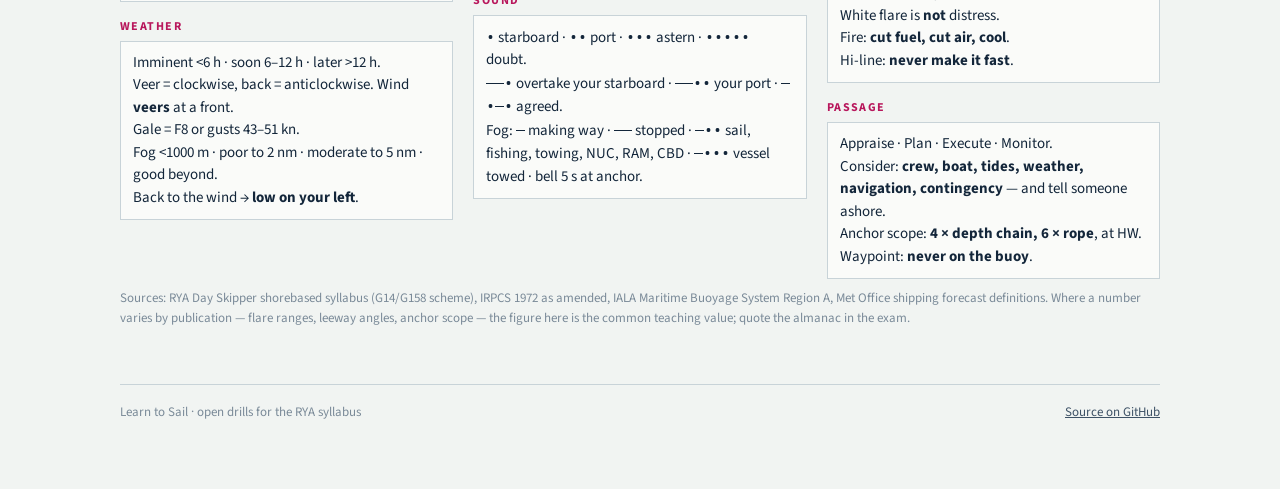
==== commit b92fc856: "feat(weather): a lesson before every drill, and forecast sources The drills tested ideas the page ne" ====
--- a/cheatsheet/index.html
+++ b/cheatsheet/index.html
@@ -800,7 +800,7 @@
         <li>Wind funnels and accelerates between headlands and along cliffs; expect more than the forecast in a gap.</li>
       </ul>
       <h3>Where the forecast comes from</h3>
-      <p>Shipping forecast (BBC R4 long wave, four times daily) · inshore waters forecast · Met Office and other websites and apps · <b>Maritime Safety Information</b> broadcasts by the Coastguard on VHF after an announcement on Ch 16 · Navtex (518 kHz) · harbour offices and marinas · barometer and your own eyes.</p>
+      <p>Shipping forecast (BBC Radio 4 FM, 0048 and 0534 daily, 1754 at weekends; long wave closed March 2024) · inshore waters forecast, out to 12 nm, strong wind warnings at Force 6+ · Met Office and other websites and apps · <b>Maritime Safety Information</b> broadcast by the Coastguard every 3 h on VHF Ch 62/63/64/10 after an announcement on Ch 16 · Navtex 518 kHz (international: gales, shipping forecast) and 490 kHz (national: inshore forecast, strong wind warnings) · harbour offices and marinas · barometer and your own eyes.</p>
     </div>
   </div>
 </section>
--- a/shared/site.css
+++ b/shared/site.css
@@ -1,17 +1,17 @@
 :root{
   --ground:#F1F4F2; --paper:#FAFBF9; --shallow:#D6E6EC; --deep:#C4DAE3; --land:#E9E2C6; --ink:#13263A; --ink-2:#3E5266; --ink-3:#7A8A98;
   --rule:#C8D3D8; --magenta:#B8175C; --magenta-soft:#F6DDE8; --brass:#8A6A1F; --brass-soft:#F0E6C8;
-  --good:#1E7A4C; --good-soft:#D9EEDF; --bad:#A93226; --bad-soft:#F6DCD8; --focus:#1F6FB2;
+  --good:#1E7A4C; --good-soft:#D9EEDF; --bad:#A93226; --bad-soft:#F6DCD8; --focus:#1F6FB2; --foam:#FFFFFF;
 }
 @media (prefers-color-scheme:dark){:root:not([data-theme="light"]){
   --ground:#0B1620; --paper:#12212E; --shallow:#16303F; --deep:#12283A; --land:#3A3624; --ink:#DCE6EC; --ink-2:#A9BAC6; --ink-3:#6F8290;
   --rule:#2A3F4E; --magenta:#F0669B; --magenta-soft:#3A1A2A; --brass:#D6B25A; --brass-soft:#33301E;
-  --good:#5FD39A; --good-soft:#153826; --bad:#F08A7E; --bad-soft:#3E1A18; --focus:#6FB4F0;
+  --good:#5FD39A; --good-soft:#153826; --bad:#F08A7E; --bad-soft:#3E1A18; --focus:#6FB4F0; --foam:#C9DCE6;
 }}
 :root[data-theme="dark"]{
   --ground:#0B1620; --paper:#12212E; --shallow:#16303F; --deep:#12283A; --land:#3A3624; --ink:#DCE6EC; --ink-2:#A9BAC6; --ink-3:#6F8290;
   --rule:#2A3F4E; --magenta:#F0669B; --magenta-soft:#3A1A2A; --brass:#D6B25A; --brass-soft:#33301E;
-  --good:#5FD39A; --good-soft:#153826; --bad:#F08A7E; --bad-soft:#3E1A18; --focus:#6FB4F0;
+  --good:#5FD39A; --good-soft:#153826; --bad:#F08A7E; --bad-soft:#3E1A18; --focus:#6FB4F0; --foam:#C9DCE6;
 }
 *{box-sizing:border-box}
 body{margin:0;background:var(--ground);color:var(--ink);font:16px/1.5 "Source Sans 3",system-ui,sans-serif;padding-block:0 48px;padding-inline:16px;
